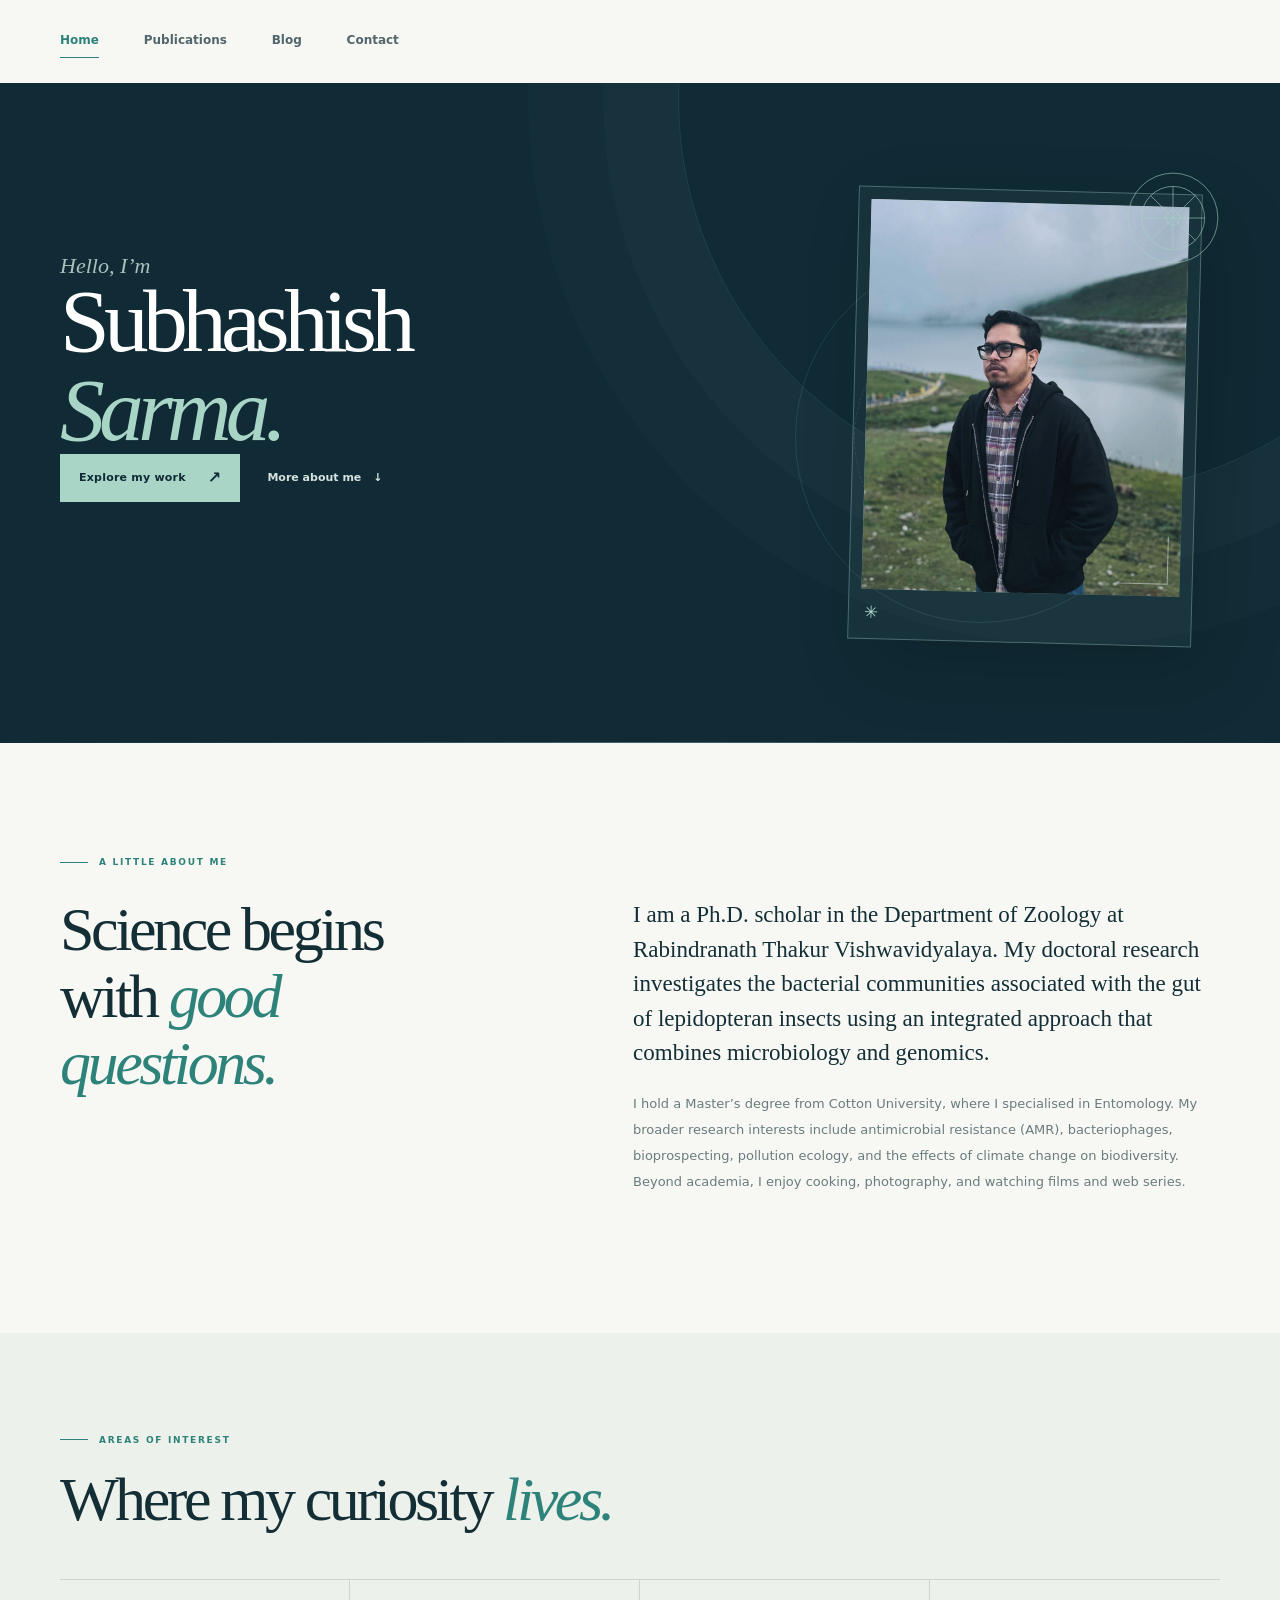
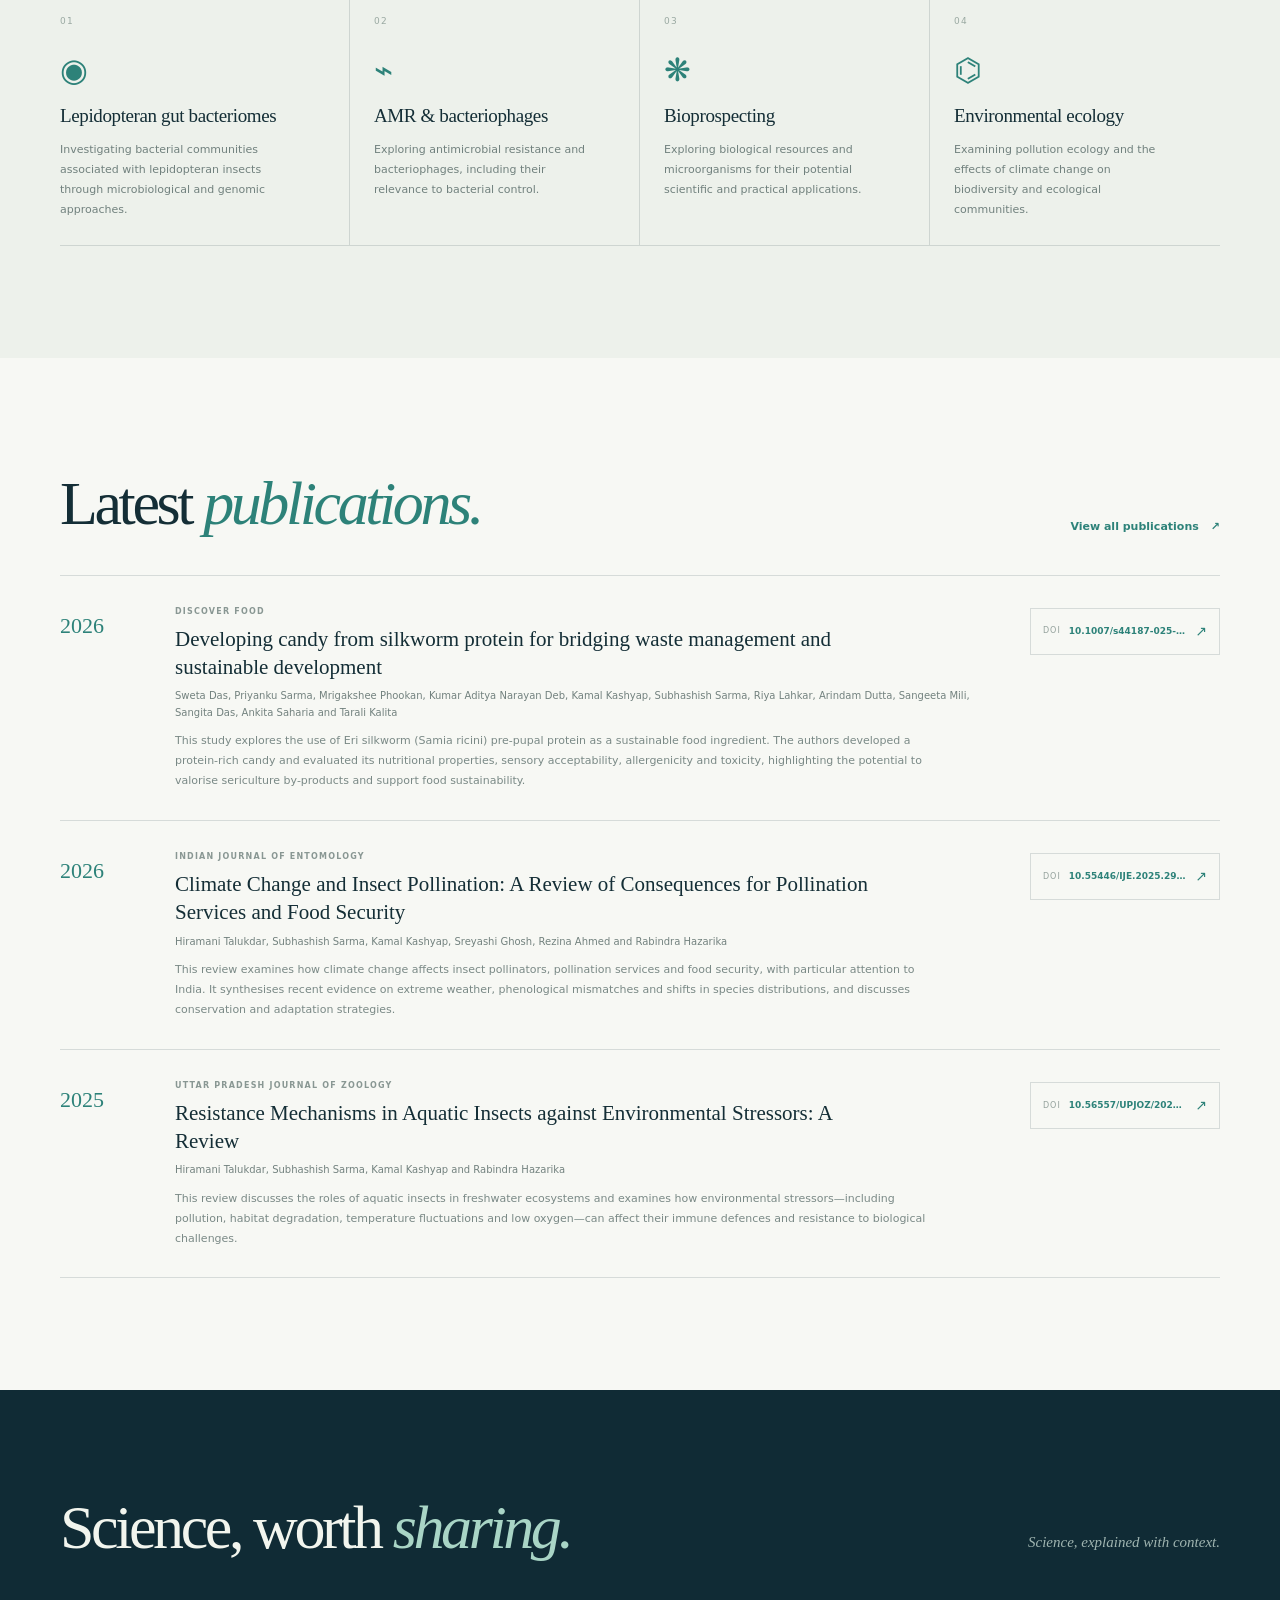
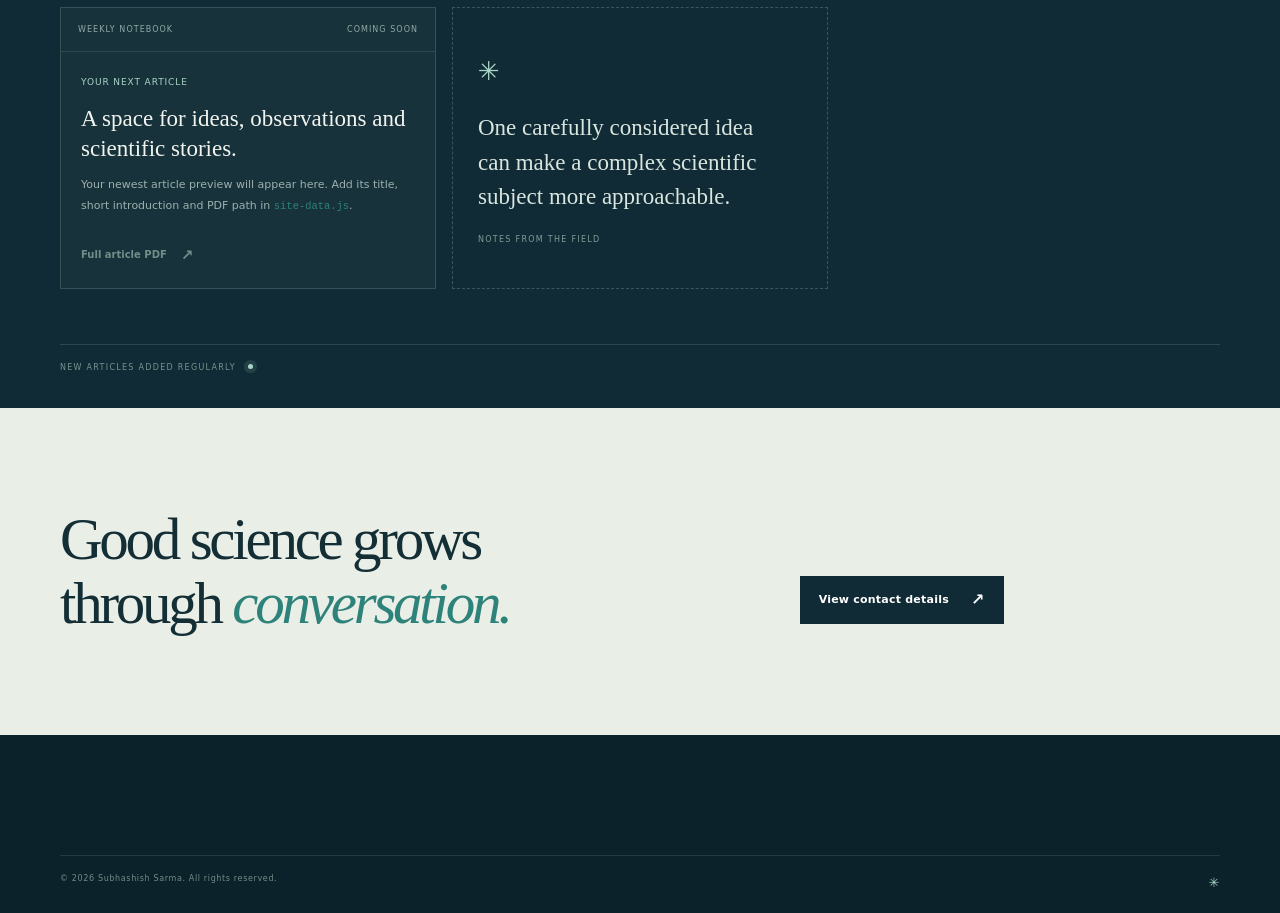
==== index.html @ 57e37627 "Refactor contact section and footer layout" ====
<!doctype html>
<html lang="en">
<head>
  <meta charset="utf-8">
  <meta name="viewport" content="width=device-width, initial-scale=1">
  <meta name="theme-color" content="#102b35">
  <meta name="description" content="Academic profile of Subhashish Sarma, Ph.D. scholar in Zoology at Rabindranath Thakur Vishwavidyalaya.">
  <title>Subhashish Sarma | Research & Scientific Writing</title>
  <link rel="stylesheet" href="styles.css">
  <script src="site-data.js" defer></script>
  <script src="script.js" defer></script>
</head>
<body>
  <a class="skip-link" href="#main">Skip to content</a>


  <header class="site-header" id="top">
    <div class="container nav-wrap">
      

      <!-- Main navigation: each section opens its own page as it is completed. -->
      <button class="menu-toggle" id="menu-toggle" aria-label="Open navigation menu" aria-expanded="false" aria-controls="primary-nav">
        <span></span><span></span><span></span>
      </button>
      <nav class="primary-nav" id="primary-nav" aria-label="Main navigation">
        <a class="nav-link active" href="#top">Home</a>
        <a class="nav-link" href="publications.html">Publications</a>
        <a class="nav-link" href="blog.html">Blog</a>
        <a class="nav-link" href="contact.html">Contact</a>
      </nav>
    </div>
  </header>

  <main id="main">
    <section class="hero-section">
      <div class="hero-orbit orbit-one" aria-hidden="true"></div>
      <div class="hero-orbit orbit-two" aria-hidden="true"></div>
      <div class="container hero-grid">
        <div class="hero-copy reveal">
          <p class="hero-intro">Hello, I’m</p>
          <h1 data-hero-heading>Subhashish <em>Sarma.</em></h1>
          <div class="hero-actions">
            <a class="button button-primary" href="publications.html">Explore my work <span aria-hidden="true">↗</span></a>
            <a class="text-link" href="#about">More about me <span aria-hidden="true">↓</span></a>
          </div>
          <div class="hero-meta">
          </div>
        </div>

        <div class="hero-visual reveal reveal-delay">
          <div class="portrait-frame">
           
            <div class="portrait-image-wrap">
              <!-- Your photograph is stored at assets/profile.png. The initials appear if the image cannot load. -->
              <div class="portrait-fallback" id="portrait-fallback" aria-label="Photo placeholder">
                <span class="fallback-monogram" data-monogram>SS</span>
                <span class="fallback-caption">YOUR PHOTOGRAPH<br>GOES HERE</span>
              </div>
              <img id="profile-photo" src="assets/profile.png" alt="Portrait of Subhashish Sarma" hidden>
              <div class="portrait-corner" aria-hidden="true"></div>
            </div>
            <div class="portrait-caption"><span class="caption-symbol">✳</span></div>
          </div>
          <div class="science-stamp" aria-hidden="true">
            <svg viewBox="0 0 100 100"><circle cx="50" cy="50" r="44"/><circle cx="50" cy="50" r="31"/><path d="M50 19v62M19 50h62M28 28l44 44M72 28 28 72"/><circle cx="50" cy="50" r="7"/></svg>
            
          </div>
          
        </div>
      </div>
    </section>

    <section class="section about-section" id="about">
      <div class="container two-column">
        <div class="section-heading reveal">
          <p class="eyebrow"><span class="eyebrow-line"></span> A LITTLE ABOUT ME</p>
          <h2>Science begins<br>with <em>good questions.</em></h2>
        </div>
        <div class="about-content reveal reveal-delay">
          <p class="large-copy" data-about-lead>I am a researcher in zoology interested in understanding the microbial communities associated with insects and the ways these relationships influence insect biology.</p>
          <p data-about-body>My current academic interests centre on insect gut bacteriomes, microbial diversity, probiotic bacteria and sericulture. I am particularly interested in combining microbiological techniques with modern sequencing approaches to better understand insect–microbe associations.</p>
        </div>
      </div>
    </section>

    <section class="research-section" id="research-interests">
      <div class="container">
        <div class="section-topline reveal">
          <div>
            <p class="eyebrow"><span class="eyebrow-line"></span> AREAS OF INTEREST</p>
            <h2>Where my curiosity <em>lives.</em></h2>
          </div>
         
        </div>
        <div class="interest-grid" id="interest-grid">
          <article class="interest-card reveal"><span class="interest-number">01</span><span class="interest-icon icon-cell" aria-hidden="true">◉</span><h3>Insect gut microbiomes</h3><p>Exploring the diversity and functional potential of microorganisms associated with insects.</p></article>
          <article class="interest-card reveal reveal-delay-1"><span class="interest-number">02</span><span class="interest-icon icon-dna" aria-hidden="true">⌁</span><h3>Microbial ecology</h3><p>Understanding microbial communities, their interactions and their ecological roles.</p></article>
          <article class="interest-card reveal reveal-delay-2"><span class="interest-number">03</span><span class="interest-icon icon-leaf" aria-hidden="true">❋</span><h3>Probiotic applications</h3><p>Investigating beneficial bacteria and their potential applications in insect health and rearing.</p></article>
          <article class="interest-card reveal reveal-delay-3"><span class="interest-number">04</span><span class="interest-icon icon-lab" aria-hidden="true">⌬</span><h3>Sericulture research</h3><p>Studying insect biology and microbiome-informed approaches relevant to sericulture.</p></article>
        </div>
      </div>
    </section>

    <section class="section publications-section" id="latest-publications">
      <div class="container">
        <div class="section-topline reveal">
          <div>
           
            <h2>Latest <em>publications.</em></h2>
          </div>
          <a class="text-link dark-link" href="publications.html">View all publications <span aria-hidden="true">↗</span></a>
        </div>
        <div class="publication-list" id="publication-list" aria-live="polite">
          <!-- Publication previews are generated from the publications array in site-data.js. -->
        </div>
       
      </div>
    </section>

    <section class="articles-section" id="latest-articles">
      <div class="container">
        <div class="section-topline reveal">
          <div>
            
            <h2>Science, worth <em>sharing.</em></h2>
          </div>
          <div class="article-heading-note">Science, explained with context.<br></div>
        </div>
        <div class="article-grid" id="article-grid" aria-live="polite">
          <!-- Article previews are generated from the articles array in site-data.js. -->
        </div>
        <div class="articles-bottom"><span>NEW ARTICLES ADDED REGULARLY <span class="pulse-dot"></span></span></div>
      </div>
    </section>

    <section class="contact-preview" id="contact-preview">
      <div class="container contact-preview-inner reveal">
        <div><h2>Good science grows<br>through <em>conversation.</em></h2></div>
        <div class="contact-preview-copy"><a class="button button-primary" href="contact.html">View contact details <span aria-hidden="true">↗</span></a><small></small></div>
      </div>
    </section>
  </main>

  <footer class="site-footer">
    <div class="container footer-main">
     
    </div>
    <div class="container footer-bottom"><span>© <span id="current-year"></span> <span data-site-name>Subhashish Sarma</span>. All rights reserved.</span><span> <b>✳</b></span></div>
  </footer>

  <noscript><div class="noscript-message">This website uses a small amount of JavaScript to display publication and article previews. Please enable JavaScript for the full experience.</div></noscript>
</body>
</html>
---- styles.css ----
/* =====================================================================
   DESIGN SETTINGS — change these variables to adjust the whole website
   ===================================================================== */
:root {
  --ink: #142e36;
  --ink-soft: #31505a;
  --teal: #2d8279;
  --mint: #a9d5c6;
  --paper: #f7f8f4;
  --white: #ffffff;
  --sand: #e8e9df;
  --muted: #718087;
  --line: rgba(20, 46, 54, .14);
  --night: #102b35;
  --night-2: #183a43;
  --serif: Georgia, 'Times New Roman', serif;
  --sans: Inter, ui-sans-serif, system-ui, -apple-system, BlinkMacSystemFont, 'Segoe UI', sans-serif;
  --content-width: 1160px;
}

* { box-sizing: border-box; }
html { scroll-behavior: smooth; scroll-padding-top: 92px; }
body { margin: 0; color: var(--ink); background: var(--paper); font-family: var(--sans); font-size: 15px; line-height: 1.65; -webkit-font-smoothing: antialiased; }
body.menu-open { overflow: hidden; }
a { color: inherit; text-decoration: none; }
button { font: inherit; }
.container { width: min(var(--content-width), calc(100% - 64px)); margin-inline: auto; }
.skip-link { position: absolute; z-index: 100; top: -60px; left: 12px; padding: 10px 14px; color: white; background: var(--ink); }
.skip-link:focus { top: 12px; }

/* Small top strip and main navigation */
.topline { background: var(--night); color: #b7c9c8; font-size: 9px; letter-spacing: .16em; }
.topline-inner { min-height: 34px; display: flex; align-items: center; justify-content: space-between; gap: 20px; }
.topline i { display: inline-block; width: 3px; height: 3px; margin: 0 8px 2px; border-radius: 50%; background: var(--mint); }
.topline-note { color: #8da6a5; letter-spacing: .07em; text-transform: none; }
.site-header { position: sticky; top: 0; z-index: 50; background: rgba(247, 248, 244, .94); border-bottom: 1px solid transparent; backdrop-filter: blur(14px); transition: border-color .25s, box-shadow .25s; }
.site-header.scrolled { border-color: var(--line); box-shadow: 0 8px 30px rgba(16, 43, 53, .06); }
.nav-wrap { min-height: 82px; display: flex; align-items: center; justify-content: space-between; gap: 30px; }
.brand { display: inline-flex; align-items: center; gap: 11px; min-width: 220px; }
.brand-mark { display: grid; width: 42px; height: 42px; place-items: center; color: var(--teal); border: 1px solid rgba(45, 130, 121, .35); border-radius: 50%; }
.brand-mark svg { width: 29px; fill: none; stroke: currentColor; stroke-width: 1.4; stroke-linecap: round; stroke-linejoin: round; }
.brand-mark svg circle { fill: currentColor; stroke: none; }
.brand-text { display: flex; flex-direction: column; line-height: 1.25; }
.brand-text strong { font-family: var(--serif); font-size: 16px; font-weight: 600; letter-spacing: -.02em; }
.brand-text small { margin-top: 4px; color: var(--muted); font-size: 9px; letter-spacing: .12em; text-transform: uppercase; }
.primary-nav { display: flex; align-items: center; gap: clamp(22px, 3.5vw, 46px); }
.nav-link { position: relative; padding: 9px 0; color: #53666b; font-size: 12px; font-weight: 550; transition: color .2s; }
.nav-link::after { position: absolute; right: 0; bottom: 2px; left: 0; height: 1px; content: ''; background: var(--teal); transform: scaleX(0); transform-origin: left; transition: transform .25s; }
.nav-link:hover, .nav-link.active { color: var(--teal); }
.nav-link:hover::after, .nav-link.active::after { transform: scaleX(1); }
.menu-toggle { display: none; }

/* Hero */
.hero-section { position: relative; overflow: hidden; min-height: 660px; padding: 83px 0 36px; color: white; background: var(--night); isolation: isolate; }
.hero-section::before { position: absolute; z-index: -2; top: -380px; right: -190px; width: 790px; height: 790px; content: ''; border: 1px solid rgba(169, 213, 198, .12); border-radius: 50%; box-shadow: 0 0 0 75px rgba(169, 213, 198, .025), 0 0 0 150px rgba(169, 213, 198, .02); }
.hero-section::after { position: absolute; z-index: -2; right: 0; bottom: 0; left: 0; height: 1px; content: ''; background: linear-gradient(90deg, transparent, rgba(169, 213, 198, .35), transparent); }
.hero-orbit { position: absolute; z-index: -1; border: 1px solid rgba(169, 213, 198, .12); border-radius: 50%; pointer-events: none; }
.orbit-one { top: 170px; right: 9%; width: 370px; height: 370px; }
.orbit-two { top: 225px; right: 13%; width: 260px; height: 260px; border-style: dashed; animation: slow-spin 42s linear infinite; }
.hero-grid { display: grid; grid-template-columns: 1.1fr .9fr; align-items: center; gap: 8%; }
.hero-copy { position: relative; z-index: 2; padding: 20px 0 43px; }
.eyebrow { display: flex; align-items: center; gap: 11px; margin: 0 0 26px; color: var(--teal); font-size: 9px; font-weight: 650; letter-spacing: .19em; text-transform: uppercase; }
.eyebrow-line { display: inline-block; width: 28px; height: 1px; background: currentColor; }
.hero-section .eyebrow { color: var(--mint); }
.hero-intro { margin: 0 0 -7px; color: #a9c0bd; font-family: var(--serif); font-size: 22px; font-style: italic; }
h1, h2, h3, p { margin-top: 0; }
.hero-copy h1 { max-width: 700px; margin: 0; font-family: var(--serif); font-size: clamp(55px, 7vw, 91px); font-weight: 400; letter-spacing: -.065em; line-height: .99; }
.hero-copy h1 em, h2 em { color: var(--mint); font-weight: 400; }
.hero-role { margin: 23px 0 12px; color: #d2e1dc; font-size: 14px; font-weight: 550; letter-spacing: .03em; }
.hero-description { max-width: 510px; margin-bottom: 29px; color: #a9bcbd; font-size: 14px; line-height: 1.9; }
.hero-actions { display: flex; align-items: center; gap: 27px; flex-wrap: wrap; }
.button { display: inline-flex; align-items: center; justify-content: center; gap: 22px; min-height: 48px; padding: 0 19px; font-size: 11px; font-weight: 650; letter-spacing: .02em; transition: transform .2s, background .2s, color .2s; }
.button:hover { transform: translateY(-2px); }
.button-primary { color: var(--night); background: var(--mint); }
.button-primary:hover { background: #c4e2d6; }
.button span { font-size: 16px; }
.text-link { display: inline-flex; align-items: center; gap: 12px; color: #d5e2df; font-size: 11px; font-weight: 550; transition: gap .2s, color .2s; }
.text-link:hover { gap: 17px; color: var(--mint); }
.hero-meta { display: flex; align-items: center; gap: 9px; margin-top: 61px; color: #91aaa9; font-size: 10px; letter-spacing: .035em; }
.status-dot, .pulse-dot { width: 6px; height: 6px; border-radius: 50%; background: var(--mint); box-shadow: 0 0 0 4px rgba(169, 213, 198, .12); }
.hero-visual { position: relative; width: min(100%, 390px); justify-self: end; padding: 24px 23px 25px; }
.portrait-frame { position: relative; z-index: 1; padding: 12px; border: 1px solid rgba(169, 213, 198, .35); background: rgba(255, 255, 255, .035); box-shadow: 20px 24px 70px rgba(0, 0, 0, .17); transform: rotate(1.5deg); }
.portrait-topline, .portrait-caption { display: flex; align-items: center; justify-content: space-between; color: #90aaa7; font-size: 8px; letter-spacing: .15em; }
.portrait-topline { padding: 4px 3px 12px; }
.portrait-image-wrap { position: relative; overflow: hidden; height: 390px; background: linear-gradient(145deg, #d5e1d7 0%, #789b91 42%, #335d5c 100%); }
.portrait-image-wrap::after { position: absolute; inset: 0; content: ''; background: linear-gradient(180deg, transparent 50%, rgba(9, 31, 36, .2)); pointer-events: none; }
#profile-photo { display: block; width: 100%; height: 100%; object-fit: cover; object-position: center 30%; }
#profile-photo[hidden], .portrait-fallback[hidden] { display: none; }
.portrait-fallback { display: flex; width: 100%; height: 100%; flex-direction: column; align-items: center; justify-content: center; color: #eaf4ec; background: radial-gradient(circle at 50% 35%, rgba(224, 241, 225, .26), transparent 34%), linear-gradient(145deg, #71958a, #284d50); }
.fallback-monogram { display: grid; width: 130px; height: 130px; place-items: center; margin-bottom: 22px; border: 1px solid rgba(255, 255, 255, .52); border-radius: 50%; font-family: var(--serif); font-size: 55px; font-style: italic; }
.fallback-caption { font-size: 8px; letter-spacing: .2em; line-height: 1.8; text-align: center; }
.portrait-corner { position: absolute; right: 12px; bottom: 12px; width: 48px; height: 48px; border-right: 1px solid rgba(255, 255, 255, .6); border-bottom: 1px solid rgba(255, 255, 255, .6); }
.portrait-caption { min-height: 34px; padding: 9px 3px 0; }
.caption-symbol { color: var(--mint); font-size: 17px; }
.science-stamp { position: absolute; z-index: 2; top: 1px; right: -4px; display: grid; width: 102px; height: 102px; place-items: center; color: var(--mint); }
.science-stamp svg { position: absolute; inset: 0; width: 100%; height: 100%; fill: none; stroke: currentColor; stroke-width: .7; opacity: .8; }
.science-stamp span { font-size: 7px; letter-spacing: .15em; line-height: 1.5; text-align: center; }
.floating-note { position: absolute; z-index: 3; right: -14px; bottom: 70px; display: flex; align-items: center; gap: 9px; padding: 11px 14px; color: var(--ink); background: #eef2e9; box-shadow: 0 10px 35px rgba(0, 0, 0, .15); font-family: var(--serif); font-size: 13px; font-style: italic; transform: rotate(-2deg); }
.note-dot { width: 6px; height: 6px; border-radius: 50%; background: var(--teal); }
.hero-bottom { display: flex; justify-content: space-between; margin-top: 25px; padding-top: 16px; border-top: 1px solid rgba(169, 213, 198, .17); color: #789391; font-size: 8px; letter-spacing: .16em; }
.scroll-arrow { margin-left: 9px; color: var(--mint); font-size: 13px; }

/* About section */
.section { padding: 112px 0; }
.about-section { background: var(--paper); }
.two-column { display: grid; grid-template-columns: .85fr 1.15fr; gap: 12%; }
.section-heading h2, .section-topline h2, .contact-preview h2 { margin: 0; font-family: var(--serif); font-size: clamp(40px, 5vw, 62px); font-weight: 400; letter-spacing: -.055em; line-height: 1.08; }
.section-heading h2 em, .section-topline h2 em, .contact-preview h2 em { color: var(--teal); }
.section-index { margin-top: 49px; color: var(--teal); font-family: var(--serif); font-size: 27px; }
.section-index span { color: #9aa7a3; font-family: var(--sans); font-size: 9px; letter-spacing: .16em; }
.about-content { padding-top: 43px; }
.large-copy { margin-bottom: 20px; color: var(--ink); font-family: var(--serif); font-size: 23px; line-height: 1.5; }
.about-content > p:not(.large-copy) { max-width: 590px; margin-bottom: 26px; color: #6a7b7e; font-size: 13px; line-height: 2; }
.dark-link { color: var(--teal); }

/* Research interests */
.research-section { padding: 100px 0 112px; background: #edf1eb; }
.section-topline { display: flex; align-items: end; justify-content: space-between; gap: 30px; margin-bottom: 46px; }
.section-topline .eyebrow { margin-bottom: 19px; }
.section-aside { max-width: 280px; margin: 0 0 5px; color: #778786; font-size: 12px; line-height: 1.85; }
.interest-grid { display: grid; grid-template-columns: repeat(4, 1fr); border-top: 1px solid var(--line); border-bottom: 1px solid var(--line); }
.interest-card { position: relative; min-height: 235px; padding: 27px 24px 25px 0; border-right: 1px solid var(--line); }
.interest-card:not(:first-child) { padding-left: 24px; }
.interest-card:last-child { border-right: 0; }
.interest-number { color: #9aa9a2; font-size: 9px; letter-spacing: .14em; }
.interest-icon { display: block; margin: 22px 0 14px; color: var(--teal); font-family: var(--serif); font-size: 32px; line-height: 1; }
.interest-card h3 { margin: 0 0 9px; font-family: var(--serif); font-size: 19px; font-weight: 500; letter-spacing: -.02em; }
.interest-card p { max-width: 220px; margin: 0; color: #71817e; font-size: 11px; line-height: 1.8; }

/* Publication previews */
.publications-section { background: var(--paper); }
.publications-section .section-topline { margin-bottom: 38px; }
.publication-list { border-top: 1px solid var(--line); }
.publication-item { display: grid; grid-template-columns: 90px 1fr 190px; align-items: start; gap: 25px; padding: 29px 0; border-bottom: 1px solid var(--line); transition: padding .2s; }
.publication-item:hover { padding-right: 8px; padding-left: 8px; }
.publication-year { padding-top: 3px; color: var(--teal); font-family: var(--serif); font-size: 22px; }
.publication-journal { margin: 0 0 7px; color: #899793; font-size: 8px; font-weight: 650; letter-spacing: .15em; text-transform: uppercase; }
.publication-main h3 { max-width: 720px; margin: 0 0 7px; font-family: var(--serif); font-size: 21px; font-weight: 500; line-height: 1.35; }
.publication-authors { margin: 0 0 7px; color: #72817e; font-size: 10px; }
.publication-abstract { max-width: 760px; margin: 10px 0 0; color: #7a8986; font-size: 11px; line-height: 1.8; }
.doi-link { display: grid; grid-template-columns: auto 1fr auto; align-items: center; gap: 8px; margin-top: 3px; padding: 11px 12px; border: 1px solid var(--line); color: var(--teal); font-size: 9px; transition: border-color .2s, background .2s; }
.doi-link:hover { border-color: var(--teal); background: #eef3ed; }
.doi-link span { color: #93a09b; font-size: 8px; letter-spacing: .12em; }
.doi-link b { overflow: hidden; font-size: 9px; font-weight: 550; text-overflow: ellipsis; white-space: nowrap; }
.doi-link i { font-size: 14px; font-style: normal; }
.doi-link[aria-disabled="true"] { pointer-events: none; opacity: .6; }
.empty-state { display: flex; align-items: center; gap: 22px; min-height: 150px; padding: 25px 0; border-bottom: 1px solid var(--line); }
.empty-symbol { color: var(--teal); font-family: var(--serif); font-size: 45px; }
.empty-state h3 { margin: 0 0 5px; font-family: var(--serif); font-size: 21px; font-weight: 500; }
.empty-state p { max-width: 590px; margin: 0; color: #7a8986; font-size: 11px; line-height: 1.8; }
.empty-state code, .article-card code { color: var(--teal); font-size: .95em; }
.empty-label { margin-left: auto; color: #9ca9a4; font-size: 8px; letter-spacing: .13em; white-space: nowrap; }
.section-footnote { margin: 16px 0 0; color: #9aa6a1; font-size: 10px; }

/* Blog preview */
.articles-section { overflow: hidden; padding: 104px 0 34px; color: #eef5ef; background: var(--night); }
.articles-section::before { position: absolute; content: ''; }
.light-eyebrow { color: var(--mint); }
.articles-section .section-topline h2 { color: #f2f5ee; }
.articles-section .section-topline h2 em { color: var(--mint); }
.article-heading-note { margin-bottom: 6px; color: #9fb4b0; font-family: var(--serif); font-size: 15px; font-style: italic; line-height: 1.7; }
.article-grid { display: grid; grid-template-columns: repeat(3, 1fr); gap: 16px; }
.article-card { display: flex; min-height: 320px; flex-direction: column; border: 1px solid rgba(169, 213, 198, .19); background: rgba(255, 255, 255, .035); transition: transform .25s, border-color .25s, background .25s; }
.article-card:hover { border-color: rgba(169, 213, 198, .55); background: rgba(255, 255, 255, .06); transform: translateY(-5px); }
.article-card-top { display: flex; justify-content: space-between; gap: 10px; padding: 15px 17px; border-bottom: 1px solid rgba(169, 213, 198, .14); color: #91aaa5; font-size: 8px; letter-spacing: .13em; }
.article-card-body { display: flex; flex: 1; flex-direction: column; align-items: flex-start; padding: 23px 20px 20px; }
.article-date { margin: 0 0 14px; color: var(--mint); font-size: 9px; letter-spacing: .1em; text-transform: uppercase; }
.article-card h3 { margin: 0 0 12px; color: #f1f4ee; font-family: var(--serif); font-size: 23px; font-weight: 400; line-height: 1.28; }
.article-card-body > p:not(.article-date) { margin: 0 0 20px; color: #9cb0ad; font-size: 11px; line-height: 1.85; }
.article-read { display: inline-flex; align-items: center; gap: 14px; margin-top: auto; padding-top: 7px; color: var(--mint); font-size: 10px; font-weight: 600; }
.article-read span { font-size: 15px; transition: transform .2s; }
.article-read:hover span { transform: translate(3px, -3px); }
.article-placeholder { min-height: 260px; }
.article-side-note { display: flex; flex-direction: column; justify-content: center; padding: 25px; border: 1px dashed rgba(169, 213, 198, .26); }
.side-note-icon { color: var(--mint); font-size: 26px; }
.article-side-note p { max-width: 280px; margin: 18px 0; color: #d9e5df; font-family: var(--serif); font-size: 23px; line-height: 1.5; }
.side-note-label { color: #809d98; font-size: 8px; letter-spacing: .16em; }
.muted-read { color: #718d88; }
.articles-bottom { display: flex; justify-content: space-between; margin-top: 55px; padding: 16px 0 0; border-top: 1px solid rgba(169, 213, 198, .17); color: #77938f; font-size: 8px; letter-spacing: .16em; }
.pulse-dot { display: inline-block; width: 5px; height: 5px; margin-left: 8px; vertical-align: 1px; animation: pulse 1.8s ease-in-out infinite; }

/* Contact preview and footer */
.contact-preview { padding: 100px 0; background: #e9eee7; }
.contact-preview-inner { display: grid; grid-template-columns: 1fr .7fr; align-items: end; gap: 12%; }
.contact-preview h2 { font-size: clamp(39px, 4.8vw, 59px); }
.contact-preview-copy p { max-width: 340px; margin: 0 0 20px; color: #6d7d79; font-size: 12px; line-height: 1.9; }
.contact-preview .button { color: white; background: var(--night); }
.contact-preview .button:hover { background: var(--teal); }
.contact-preview-copy small { display: block; margin-top: 11px; color: #8d9c96; font-size: 9px; }
.site-footer { color: #dbe7e0; background: #0c222a; }
.footer-main { display: flex; align-items: center; justify-content: space-between; gap: 25px; min-height: 120px; }
.footer-brand .brand-mark { color: var(--mint); border-color: rgba(169, 213, 198, .35); }
.footer-brand .brand-text strong { color: #f3f5ef; }
.footer-brand .brand-text small { color: #819a95; }
.footer-main > p { margin: 0; color: #8da7a1; font-family: var(--serif); font-size: 14px; font-style: italic; }
.back-top { color: var(--mint); font-size: 8px; letter-spacing: .15em; }
.footer-bottom { display: flex; justify-content: space-between; gap: 20px; padding: 16px 0 19px; border-top: 1px solid rgba(169, 213, 198, .14); color: #718c87; font-size: 8px; letter-spacing: .08em; }
.footer-bottom b { padding-left: 5px; color: var(--mint); font-size: 13px; }
.noscript-message { padding: 20px; color: var(--ink); background: var(--mint); text-align: center; }

/* Motion */
.reveal { opacity: 0; transform: translateY(18px); transition: opacity .7s ease, transform .7s ease; }
.reveal.is-visible { opacity: 1; transform: translateY(0); }
.reveal-delay, .reveal-delay-1 { transition-delay: .12s; }
.reveal-delay-2 { transition-delay: .22s; }
.reveal-delay-3 { transition-delay: .32s; }
@keyframes slow-spin { to { transform: rotate(360deg); } }
@keyframes pulse { 0%, 100% { opacity: .45; box-shadow: 0 0 0 0 rgba(169, 213, 198, .2); } 50% { opacity: 1; box-shadow: 0 0 0 5px rgba(169, 213, 198, .1); } }

/* Responsive layouts */
@media (max-width: 900px) {
  .container { width: min(var(--content-width), calc(100% - 44px)); }
  .hero-section { min-height: auto; padding-top: 68px; }
  .hero-grid { grid-template-columns: 1fr .8fr; gap: 4%; }
  .hero-copy h1 { font-size: clamp(48px, 7.5vw, 72px); }
  .portrait-image-wrap { height: 330px; }
  .hero-visual { padding-inline: 10px; }
  .science-stamp { right: -13px; }
  .floating-note { right: -23px; }
  .interest-grid { grid-template-columns: repeat(2, 1fr); }
  .interest-card { min-height: 205px; padding: 23px !important; border-bottom: 1px solid var(--line); }
  .interest-card:nth-child(2) { border-right: 0; }
  .interest-card:nth-child(3), .interest-card:nth-child(4) { border-bottom: 0; }
  .publication-item { grid-template-columns: 65px 1fr 160px; gap: 17px; }
}
@media (max-width: 650px) {
  .container { width: calc(100% - 38px); }
  .topline-inner { min-height: 30px; }
  .topline-note { display: none; }
  .nav-wrap { min-height: 70px; }
  .brand { min-width: 0; }
  .brand-mark { width: 38px; height: 38px; }
  .menu-toggle { display: flex; width: 42px; height: 42px; flex-direction: column; align-items: center; justify-content: center; gap: 5px; border: 1px solid var(--line); background: transparent; cursor: pointer; }
  .menu-toggle span { display: block; width: 17px; height: 1px; background: var(--ink); transition: transform .2s, opacity .2s; }
  .menu-toggle[aria-expanded="true"] span:first-child { transform: translateY(6px) rotate(45deg); }
  .menu-toggle[aria-expanded="true"] span:nth-child(2) { opacity: 0; }
  .menu-toggle[aria-expanded="true"] span:last-child { transform: translateY(-6px) rotate(-45deg); }
  .primary-nav { position: fixed; z-index: 60; top: 100px; right: 0; left: 0; display: flex; visibility: hidden; flex-direction: column; align-items: stretch; gap: 0; padding: 12px 25px 25px; border-bottom: 1px solid var(--line); background: var(--paper); opacity: 0; transform: translateY(-8px); transition: opacity .2s, transform .2s, visibility .2s; }
  .primary-nav.is-open { visibility: visible; opacity: 1; transform: translateY(0); }
  .nav-link { padding: 14px 0; border-bottom: 1px solid var(--line); }
  .nav-link:last-child { border-bottom: 0; }
  .hero-section { padding: 57px 0 27px; }
  .hero-grid { grid-template-columns: 1fr; gap: 16px; }
  .hero-copy { padding: 0; }
  .hero-copy .eyebrow { margin-bottom: 22px; }
  .hero-copy h1 { font-size: clamp(54px, 15vw, 76px); }
  .hero-description { max-width: 100%; font-size: 13px; }
  .hero-meta { margin-top: 32px; font-size: 9px; }
  .hero-visual { width: min(88%, 340px); justify-self: center; margin: 5px auto 15px; }
  .portrait-image-wrap { height: 320px; }
  .science-stamp { right: -23px; }
  .floating-note { right: -24px; bottom: 54px; }
  .hero-bottom { margin-top: 12px; font-size: 7px; }
  .section { padding: 76px 0; }
  .two-column { grid-template-columns: 1fr; gap: 20px; }
  .section-heading h2, .section-topline h2, .contact-preview h2 { font-size: 44px; }
  .section-index { margin-top: 24px; }
  .about-content { padding-top: 0; }
  .large-copy { font-size: 21px; }
  .research-section { padding: 75px 0; }
  .section-topline { align-items: flex-start; flex-direction: column; gap: 18px; margin-bottom: 30px; }
  .section-aside { max-width: 100%; }
  .interest-grid { grid-template-columns: 1fr 1fr; }
  .interest-card { min-height: 215px; padding: 20px 13px !important; }
  .interest-card:nth-child(2) { border-right: 0; }
  .interest-card h3 { font-size: 17px; }
  .interest-card p { font-size: 10px; }
  .publications-section .section-topline { gap: 14px; }
  .publication-item { grid-template-columns: 52px 1fr; gap: 9px 14px; padding: 22px 0; }
  .publication-year { grid-row: span 2; font-size: 19px; }
  .publication-main h3 { font-size: 18px; }
  .doi-link { grid-column: 2; width: fit-content; max-width: 100%; }
  .empty-state { align-items: flex-start; gap: 13px; }
  .empty-symbol { font-size: 33px; }
  .empty-state h3 { font-size: 18px; }
  .empty-label { display: none; }
  .articles-section { padding: 76px 0 28px; }
  .article-grid { grid-template-columns: 1fr; }
  .article-card { min-height: 270px; }
  .article-side-note { min-height: 230px; }
  .articles-bottom { margin-top: 38px; font-size: 7px; }
  .contact-preview { padding: 75px 0; }
  .contact-preview-inner { grid-template-columns: 1fr; gap: 24px; }
  .footer-main { align-items: flex-start; flex-direction: column; padding: 32px 0; gap: 16px; }
  .footer-main > p { font-size: 13px; }
  .footer-bottom { flex-direction: column; gap: 6px; }
}
@media (prefers-reduced-motion: reduce) {
  *, *::before, *::after { scroll-behavior: auto !important; animation-duration: .01ms !important; animation-iteration-count: 1 !important; transition-duration: .01ms !important; }
  .reveal { opacity: 1; transform: none; }
}


/* =====================================================================
   PUBLICATIONS PAGE — Stage 2
   ===================================================================== */
.sr-only { position: absolute !important; width: 1px; height: 1px; padding: 0; margin: -1px; overflow: hidden; clip: rect(0, 0, 0, 0); white-space: nowrap; border: 0; }
.publications-hero { position: relative; overflow: hidden; color: white; background: var(--night); isolation: isolate; }
.publications-hero::before { position: absolute; z-index: -1; top: -300px; right: -150px; width: 760px; height: 760px; content: ''; border: 1px solid rgba(169, 213, 198, .13); border-radius: 50%; box-shadow: 0 0 0 70px rgba(169, 213, 198, .025), 0 0 0 140px rgba(169, 213, 198, .018); }
.publications-hero-inner { position: relative; display: grid; grid-template-columns: 1fr .8fr; align-items: center; min-height: 410px; gap: 7%; padding-top: 52px; padding-bottom: 45px; }
.publications-hero-copy { position: relative; z-index: 2; }
.publications-hero-copy .eyebrow { margin-bottom: 24px; }
.publications-hero h1 { margin: 0; font-family: var(--serif); font-size: clamp(54px, 7vw, 82px); font-weight: 400; letter-spacing: -.065em; line-height: .98; }
.publications-hero h1 em { color: var(--mint); font-weight: 400; }
.publications-hero-copy > p:not(.eyebrow) { max-width: 460px; margin: 22px 0 0; color: #a9bcbd; font-size: 13px; line-height: 1.9; }
.publications-hero-meta { display: flex; align-items: center; gap: 10px; margin-top: 36px; color: #90aaa7; font-size: 10px; letter-spacing: .05em; }
.publications-hero-art { position: relative; display: grid; min-height: 290px; place-items: center; }
.publications-hero-art .orbit { position: absolute; width: 280px; height: 280px; border: 1px solid rgba(169, 213, 198, .16); border-radius: 50%; }
.publications-hero-art .orbit-a { transform: rotate(28deg) scaleX(.68); }
.publications-hero-art .orbit-b { width: 220px; height: 220px; border-style: dashed; transform: rotate(-35deg) scaleX(.72); }
.helix-mark { position: relative; z-index: 1; width: 174px; height: 245px; color: var(--mint); opacity: .78; }
.helix-mark svg { width: 100%; height: 100%; fill: none; stroke: currentColor; stroke-width: 1.15; stroke-linecap: round; }
.art-label { position: absolute; bottom: 0; color: #789391; font-size: 7px; letter-spacing: .2em; }
.publications-hero-bottom { display: flex; justify-content: space-between; padding: 15px 0 17px; border-top: 1px solid rgba(169, 213, 198, .17); color: #789391; font-size: 8px; letter-spacing: .16em; }
.publications-content-section { padding: 100px 0 112px; background: var(--paper); }
.publication-intro-row { display: grid; grid-template-columns: 1fr .72fr; align-items: end; gap: 12%; margin-bottom: 48px; }
.publication-intro-row .eyebrow { margin-bottom: 20px; }
.publication-intro-row h2 { margin: 0; font-family: var(--serif); font-size: clamp(40px, 5vw, 59px); font-weight: 400; letter-spacing: -.055em; line-height: 1.06; }
.publication-intro-row h2 em { color: var(--teal); font-weight: 400; }
.publication-intro-note { max-width: 400px; margin: 0 0 5px; color: #74817f; font-size: 12px; line-height: 1.95; }
.publication-controls { display: grid; grid-template-columns: minmax(220px, 1.5fr) minmax(165px, .8fr) minmax(135px, .55fr) auto; align-items: end; gap: 12px; padding: 19px; border: 1px solid var(--line); background: rgba(255, 255, 255, .64); }
.publication-search-label { grid-column: 1 / -1; margin-bottom: -5px; color: #71817e; font-size: 8px; font-weight: 700; letter-spacing: .15em; text-transform: uppercase; }
.publication-search-wrap { display: flex; min-height: 45px; align-items: center; gap: 10px; padding: 0 13px; border: 1px solid rgba(20, 46, 54, .15); background: white; }
.publication-search-wrap > span { color: var(--teal); font-size: 25px; line-height: 1; }
.publication-search-wrap input { width: 100%; min-width: 0; border: 0; outline: 0; color: var(--ink); background: transparent; font: inherit; font-size: 11px; }
.publication-search-wrap input::placeholder { color: #9aa5a1; }
.publication-controls select { width: 100%; min-height: 45px; padding: 0 30px 0 12px; border: 1px solid rgba(20, 46, 54, .15); border-radius: 0; color: #53666b; background-color: #fff; font: inherit; font-size: 10px; }
.filter-reset { min-height: 45px; padding: 0 11px; border: 1px solid transparent; color: var(--teal); background: transparent; cursor: pointer; font-size: 10px; font-weight: 650; white-space: nowrap; }
.filter-reset:hover { border-color: rgba(45, 130, 121, .25); background: rgba(45, 130, 121, .06); }
.publication-results-line { display: flex; justify-content: space-between; gap: 20px; padding: 17px 0 10px; color: #7e8c88; }
.publication-results-line p { margin: 0; font-size: 10px; }
.publication-results-line > span { font-size: 8px; letter-spacing: .12em; }
.publication-archive { min-height: 210px; }
.publication-year-group { margin-top: 22px; }
.publication-year-heading { display: flex; align-items: baseline; gap: 15px; padding: 13px 0 10px; border-bottom: 1px solid var(--ink); }
.publication-year-heading h2 { margin: 0; font-family: var(--serif); font-size: 29px; font-weight: 400; letter-spacing: -.04em; }
.publication-year-heading span { color: #83918d; font-size: 8px; letter-spacing: .14em; }
.publication-year-list { border-bottom: 1px solid var(--line); }
.archive-publication { display: grid; grid-template-columns: 72px 1fr; gap: 24px; padding: 25px 0 27px; border-bottom: 1px solid var(--line); }
.archive-publication:last-child { border-bottom: 0; }
.archive-publication-year { padding-top: 3px; color: #9ba8a2; font-family: var(--serif); font-size: 16px; font-style: italic; }
.archive-publication-meta { display: flex; flex-wrap: wrap; align-items: center; gap: 10px; margin-bottom: 8px; }
.archive-publication-meta > span:first-child { color: var(--teal); font-size: 8px; font-weight: 700; letter-spacing: .14em; text-transform: uppercase; }
.archive-publication-source { color: #8a9691; font-size: 9px; }
.archive-title-row { display: flex; align-items: flex-start; justify-content: space-between; gap: 22px; }
.archive-title-row h3 { max-width: 740px; margin: 0; font-family: var(--serif); font-size: 23px; font-weight: 400; letter-spacing: -.025em; line-height: 1.35; }
.archive-doi { display: inline-flex; max-width: 320px; flex-shrink: 0; align-items: center; gap: 8px; padding: 7px 9px; border: 1px solid rgba(45, 130, 121, .25); color: var(--teal); background: rgba(45, 130, 121, .045); transition: background .2s, border-color .2s; }
a.archive-doi:hover { border-color: var(--teal); background: rgba(45, 130, 121, .1); }
.archive-doi > span { font-size: 8px; font-weight: 800; letter-spacing: .12em; }
.archive-doi b { overflow: hidden; max-width: 250px; font-size: 9px; font-weight: 550; text-overflow: ellipsis; white-space: nowrap; }
.archive-doi i { font-size: 11px; font-style: normal; }
.doi-unavailable { color: #8c9993; border-color: rgba(20, 46, 54, .13); background: rgba(20, 46, 54, .025); }
.archive-authors { margin: 9px 0 0; color: #74817e; font-size: 10px; line-height: 1.7; }
.archive-abstract { max-width: 850px; margin: 13px 0 0; color: #657572; font-size: 11px; line-height: 1.85; }
.archive-note { margin: 10px 0 0; color: #8a9691; font-size: 10px; font-style: italic; }
.publication-empty-state { display: grid; grid-template-columns: 58px 1fr; gap: 20px; margin-top: 25px; padding: 32px; border: 1px dashed rgba(45, 130, 121, .35); background: rgba(255, 255, 255, .52); }
.empty-state-mark { color: var(--teal); font-family: var(--serif); font-size: 48px; line-height: 1; }
.publication-empty-state h2, .publication-no-results h2 { margin: 0 0 8px; font-family: var(--serif); font-size: 25px; font-weight: 400; }
.publication-empty-state p, .publication-no-results p { max-width: 650px; margin: 0; color: #74817e; font-size: 11px; line-height: 1.9; }
.publication-empty-state code { color: var(--teal); font-size: 10px; }
.empty-state-hint { display: inline-block; margin-top: 17px; color: #93a09a; font-size: 7px; letter-spacing: .16em; }
.publication-no-results { padding: 55px 20px; text-align: center; }
.publication-no-results > span { display: block; margin-bottom: 10px; color: var(--teal); font-size: 36px; }
.publication-no-results p { margin-inline: auto; }
.publication-note-section { padding: 65px 0; background: #e9eee7; }
.publication-note-inner { display: grid; grid-template-columns: 50px 1fr auto; align-items: center; gap: 24px; }
.note-symbol { color: var(--teal); font-size: 30px; }
.publication-note-inner .eyebrow { margin-bottom: 7px; font-size: 8px; }
.publication-note-inner h2 { margin: 0 0 8px; font-family: var(--serif); font-size: 29px; font-weight: 400; }
.publication-note-inner > div > p:last-child { max-width: 670px; margin: 0; color: #71817b; font-size: 10px; line-height: 1.9; }
.publication-note-inner .text-link { color: var(--teal); white-space: nowrap; }

@media (max-width: 900px) {
  .publications-hero-inner { min-height: 360px; }
  .publication-controls { grid-template-columns: minmax(180px, 1fr) minmax(150px, .8fr); }
  .publication-search-label { grid-column: 1 / -1; }
  .filter-reset { justify-self: start; }
  .archive-title-row { flex-direction: column; gap: 12px; }
}
@media (max-width: 650px) {
  .publications-hero-inner { grid-template-columns: 1fr; min-height: auto; padding-top: 57px; padding-bottom: 26px; }
  .publications-hero h1 { font-size: clamp(54px, 15vw, 76px); }
  .publications-hero-art { position: absolute; top: 14px; right: -50px; width: 190px; min-height: 220px; opacity: .25; }
  .publications-hero-art .orbit { width: 200px; height: 200px; }
  .publications-hero-art .orbit-b { width: 160px; height: 160px; }
  .helix-mark { width: 120px; height: 170px; }
  .art-label { display: none; }
  .publications-hero-copy > p:not(.eyebrow) { max-width: 310px; }
  .publications-hero-meta { margin-top: 27px; }
  .publications-hero-bottom { font-size: 7px; }
  .publications-content-section { padding: 73px 0 80px; }
  .publication-intro-row { grid-template-columns: 1fr; gap: 18px; margin-bottom: 30px; }
  .publication-intro-row h2 { font-size: 45px; }
  .publication-controls { grid-template-columns: 1fr 1fr; padding: 13px; gap: 9px; }
  .publication-search-label { grid-column: 1 / -1; }
  .publication-search-wrap { grid-column: 1 / -1; }
  .publication-controls select { min-width: 0; font-size: 9px; }
  .filter-reset { grid-column: 1 / -1; min-height: 32px; justify-self: start; }
  .publication-results-line { align-items: flex-start; flex-direction: column; gap: 3px; }
  .archive-publication { grid-template-columns: 1fr; gap: 7px; padding: 22px 0; }
  .archive-publication-year { padding: 0; font-size: 13px; }
  .archive-title-row h3 { font-size: 20px; }
  .archive-doi { max-width: 100%; }
  .archive-doi b { max-width: min(65vw, 250px); }
  .publication-empty-state { grid-template-columns: 1fr; gap: 8px; padding: 23px; }
  .empty-state-mark { font-size: 35px; }
  .publication-empty-state h2, .publication-no-results h2 { font-size: 22px; }
  .publication-note-section { padding: 45px 0; }
  .publication-note-inner { grid-template-columns: 30px 1fr; gap: 14px; }
  .note-symbol { font-size: 23px; }
  .publication-note-inner .text-link { grid-column: 2; }
}


/* BLOG ARCHIVE PAGE */
.blog-hero { position: relative; overflow: hidden; color: white; background: var(--night); isolation: isolate; }
.blog-hero::before { position: absolute; z-index: -1; top: -280px; right: -100px; width: 700px; height: 700px; content: ''; border: 1px solid rgba(169,213,198,.12); border-radius: 50%; box-shadow: 0 0 0 70px rgba(169,213,198,.025), 0 0 0 140px rgba(169,213,198,.018); }
.blog-hero-inner { position: relative; display: grid; grid-template-columns: 1fr .8fr; align-items: center; min-height: 410px; gap: 7%; padding-top: 52px; padding-bottom: 45px; }
.blog-hero-copy { position: relative; z-index: 2; }
.blog-hero-copy .eyebrow { margin-bottom: 24px; }
.blog-hero h1 { margin: 0; font-family: var(--serif); font-size: clamp(54px,7vw,82px); font-weight: 400; letter-spacing: -.065em; line-height: .98; }
.blog-hero h1 em { color: var(--mint); font-weight: 400; }
.blog-hero-copy > p:not(.eyebrow) { max-width: 470px; margin: 22px 0 0; color: #a9bcbd; font-size: 13px; line-height: 1.9; }
.blog-hero-art { position: relative; display: grid; min-height: 290px; place-items: center; }
.blog-orbit { position: absolute; width: 245px; height: 245px; border: 1px dashed rgba(169,213,198,.35); border-radius: 50%; transform: rotate(-25deg) scaleX(.72); }
.blog-cell { position: absolute; width: 80px; height: 80px; border: 1px solid rgba(169,213,198,.65); border-radius: 45% 55% 60% 40%; background: radial-gradient(circle at 35% 35%, rgba(169,213,198,.24), rgba(169,213,198,.025) 65%); box-shadow: inset 0 0 0 9px rgba(169,213,198,.035); }
.blog-cell::after { position: absolute; top: 32%; left: 37%; width: 23px; height: 23px; content: ''; border: 1px solid rgba(169,213,198,.75); border-radius: 50%; }
.cell-one { top: 45px; left: 28%; transform: rotate(25deg); }
.cell-two { right: 17%; bottom: 52px; width: 65px; height: 65px; transform: rotate(-35deg); }
.cell-three { bottom: 65px; left: 15%; width: 45px; height: 45px; transform: rotate(50deg); }
.blog-art-label { position: absolute; bottom: 5px; color: #789391; font-size: 8px; letter-spacing: .16em; }
.blog-archive-section { padding: 100px 0 112px; background: var(--paper); }
.blog-intro-row { display: grid; grid-template-columns: 1fr .72fr; align-items: end; gap: 12%; margin-bottom: 48px; }
.blog-intro-row .eyebrow { margin-bottom: 20px; }
.blog-intro-row h2 { margin: 0; font-family: var(--serif); font-size: clamp(40px,5vw,59px); font-weight: 400; letter-spacing: -.055em; line-height: 1.06; }
.blog-intro-row h2 em { color: var(--teal); font-weight: 400; }
.blog-intro-note { max-width: 410px; margin: 0 0 5px; color: #74817f; font-size: 12px; line-height: 1.95; }
.blog-controls { display: grid; grid-template-columns: minmax(220px,1.5fr) minmax(165px,.8fr) auto; align-items: end; gap: 12px; padding: 19px; border: 1px solid var(--line); background: rgba(255,255,255,.64); }
.blog-search-label { grid-column: 1 / -1; margin-bottom: -5px; color: #71817e; font-size: 8px; font-weight: 700; letter-spacing: .15em; text-transform: uppercase; }
.blog-search-wrap { display: flex; min-height: 45px; align-items: center; gap: 10px; padding: 0 13px; border: 1px solid rgba(20,46,54,.15); background: white; }
.blog-search-wrap > span { color: var(--teal); font-size: 25px; line-height: 1; }
.blog-search-wrap input { width: 100%; min-width: 0; border: 0; outline: 0; color: var(--ink); background: transparent; font: inherit; font-size: 11px; }
.blog-search-wrap input::placeholder { color: #9aa5a1; }
.blog-controls select { width: 100%; min-height: 45px; padding: 0 30px 0 12px; border: 1px solid rgba(20,46,54,.15); border-radius: 0; color: #53666b; background-color: white; font: inherit; font-size: 10px; }
.blog-results-line { display: flex; justify-content: space-between; gap: 20px; padding: 17px 0 15px; color: #7e8c88; }
.blog-results-line p { margin: 0; font-size: 10px; }
.blog-results-line > span { font-size: 8px; letter-spacing: .12em; }
.blog-archive-grid { display: grid; grid-template-columns: repeat(3,minmax(0,1fr)); gap: 16px; }
.blog-card { display: flex; min-height: 330px; flex-direction: column; border: 1px solid rgba(20,46,54,.13); color: var(--ink); background: white; transition: transform .25s,border-color .25s,box-shadow .25s; }
.blog-card:hover { border-color: rgba(45,130,121,.55); box-shadow: 0 15px 36px rgba(16,43,53,.08); transform: translateY(-5px); }
.blog-card-top { display: flex; justify-content: space-between; gap: 10px; padding: 15px 17px; border-bottom: 1px solid var(--line); color: #7c918c; font-size: 8px; letter-spacing: .13em; }
.blog-card-body { display: flex; flex: 1; flex-direction: column; align-items: flex-start; padding: 24px 21px 21px; }
.blog-card-date { margin: 0 0 14px; color: var(--teal); font-size: 9px; letter-spacing: .1em; text-transform: uppercase; }
.blog-card h2 { margin: 0 0 12px; color: var(--ink); font-family: var(--serif); font-size: 25px; font-weight: 400; line-height: 1.28; }
.blog-card-excerpt { margin: 0 0 20px; color: #73827f; font-size: 11px; line-height: 1.9; }
.blog-card-link { display: inline-flex; align-items: center; gap: 14px; margin-top: auto; padding-top: 7px; color: var(--teal); font-size: 10px; font-weight: 650; }
.blog-card-link b { font-size: 15px; font-weight: 400; transition: transform .2s; }
.blog-card:hover .blog-card-link b { transform: translate(3px,-3px); }
.blog-empty-state { grid-column: 1/-1; display: flex; align-items: center; gap: 22px; min-height: 175px; padding: 30px 0; border-top: 1px solid var(--line); border-bottom: 1px solid var(--line); }
.blog-empty-state .empty-state-mark { color: var(--teal); font-family: var(--serif); font-size: 45px; }
.blog-empty-state h2 { margin: 0 0 6px; font-family: var(--serif); font-size: 24px; font-weight: 400; }
.blog-empty-state p { max-width: 680px; margin: 0; color: #788782; font-size: 11px; line-height: 1.9; }
.blog-empty-state code { color: var(--teal); }
.empty-state-hint { display: inline-block; margin-top: 12px; color: #99a7a1; font-size: 8px; letter-spacing: .13em; }
.blog-no-results { grid-column: 1/-1; padding: 55px 20px; text-align: center; border: 1px dashed var(--line); }
.blog-no-results > span { color: var(--teal); font-size: 36px; }
.blog-no-results h2 { margin: 12px 0 5px; font-family: var(--serif); font-size: 25px; font-weight: 400; }
.blog-no-results p { color: #788782; font-size: 11px; }
.blog-note-section { padding: 75px 0; background: #e9eee7; }
.blog-note-inner { display: grid; grid-template-columns: 48px 1fr auto; align-items: center; gap: 25px; }
.blog-note-inner .note-symbol { align-self: start; color: var(--teal); font-size: 26px; }
.blog-note-inner h2 { margin: 0 0 8px; font-family: var(--serif); font-size: 36px; font-weight: 400; }
.blog-note-inner p:not(.eyebrow) { max-width: 650px; margin: 0; color: #71817b; font-size: 11px; line-height: 1.9; }
.dark-link { color: var(--teal); }

/* INDIVIDUAL ARTICLE / PDF READER PAGE */
.article-detail-section { min-height: 70vh; padding: 55px 0 100px; background: var(--paper); }
.article-back-link { display: inline-block; margin-bottom: 40px; color: var(--teal); font-size: 11px; font-weight: 600; }
.article-heading-block { max-width: 850px; margin: 0 auto 42px; }
.article-heading-block .eyebrow { margin-bottom: 17px; }
.article-detail-date { margin: 0 0 13px; color: #81908b; font-size: 9px; letter-spacing: .12em; text-transform: uppercase; }
.article-heading-block h1 { margin: 0 0 18px; color: var(--ink); font-family: var(--serif); font-size: clamp(37px,5vw,62px); font-weight: 400; letter-spacing: -.05em; line-height: 1.1; }
.article-detail-excerpt { max-width: 720px; margin: 0; color: #71817d; font-size: 13px; line-height: 1.95; }
.article-detail-actions { display: flex; align-items: center; gap: 25px; margin-top: 26px; }
.article-download { color: white; background: var(--night); }
.article-download:hover { background: var(--teal); }
.pdf-reader-wrap { overflow: hidden; border: 1px solid rgba(20,46,54,.16); background: #e7ebe6; box-shadow: 0 14px 44px rgba(16,43,53,.07); }
.pdf-reader-heading { display: flex; justify-content: space-between; gap: 15px; padding: 14px 17px; color: #73847e; background: #f1f3ed; font-size: 8px; letter-spacing: .12em; }
.pdf-reader-heading a { color: var(--teal); font-size: 9px; font-weight: 650; letter-spacing: 0; }
.pdf-reader { display: block; width: 100%; height: min(82vh,980px); min-height: 620px; border: 0; background: #dfe4df; }
.pdf-reader-fallback { margin: 0; padding: 13px 17px; color: #7a8983; font-size: 10px; }
.pdf-reader-fallback a { color: var(--teal); text-decoration: underline; }
.pdf-missing { max-width: 850px; margin: 0 auto; padding: 25px; border: 1px dashed rgba(45,130,121,.4); background: #eef2eb; }
.pdf-missing strong { font-family: var(--serif); font-size: 19px; font-weight: 400; }
.pdf-missing p { margin: 7px 0 0; color: #72827c; font-size: 11px; line-height: 1.8; }
.pdf-missing code { color: var(--teal); }
.article-detail .blog-empty-state { margin-top: 30px; }
@media (max-width: 900px) { .blog-hero-inner { min-height: 360px; } .blog-archive-grid { grid-template-columns: repeat(2,minmax(0,1fr)); } .blog-note-inner { grid-template-columns: 35px 1fr; } .blog-note-inner > a { grid-column: 2; justify-self: start; } }
@media (max-width: 650px) { .blog-hero-inner { grid-template-columns: 1fr; min-height: 430px; } .blog-hero-art { position: absolute; right: -20px; bottom: 12px; width: 230px; min-height: 190px; opacity: .45; } .blog-hero-copy { padding: 40px 0; } .blog-intro-row { grid-template-columns: 1fr; gap: 20px; } .blog-controls { grid-template-columns: 1fr; } .blog-search-label { grid-column: auto; } .blog-archive-grid { grid-template-columns: 1fr; } .blog-card { min-height: 280px; } .blog-results-line { flex-direction: column; gap: 5px; } .blog-note-inner { grid-template-columns: 25px 1fr; gap: 13px; } .blog-note-inner h2 { font-size: 30px; } .article-detail-section { padding-top: 35px; } .article-back-link { margin-bottom: 28px; } .article-detail-actions { align-items: flex-start; flex-direction: column; gap: 15px; } .pdf-reader { height: 72vh; min-height: 470px; } .pdf-reader-heading { align-items: flex-start; flex-direction: column; gap: 6px; } .blog-empty-state { align-items: flex-start; gap: 13px; } }


/* =====================================================================
   STAGE 4 — CONTACT PAGE
   ===================================================================== */
.contact-hero { position: relative; overflow: hidden; color: white; background: var(--night); isolation: isolate; }
.contact-hero::before { position: absolute; z-index: -1; top: -320px; right: -170px; width: 740px; height: 740px; content: ''; border: 1px solid rgba(169,213,198,.12); border-radius: 50%; box-shadow: 0 0 0 76px rgba(169,213,198,.025), 0 0 0 152px rgba(169,213,198,.018); }
.contact-hero-inner { position: relative; display: grid; grid-template-columns: 1.1fr .9fr; align-items: center; gap: 8%; min-height: 410px; padding-top: 45px; padding-bottom: 36px; }
.contact-hero-copy h1 { margin: 0; font-family: var(--serif); font-size: clamp(54px, 6.6vw, 82px); font-weight: 400; letter-spacing: -.06em; line-height: .98; }
.contact-hero-copy h1 em { color: var(--mint); font-weight: 400; }
.contact-hero-copy > p:not(.eyebrow) { max-width: 520px; margin: 22px 0 24px; color: #adbfbd; font-size: 13px; line-height: 1.9; }
.contact-hero .publications-hero-meta { display: flex; align-items: center; gap: 11px; color: #9fb5b1; font-size: 10px; letter-spacing: .04em; }
.contact-hero-art { position: relative; display: grid; min-height: 290px; place-items: center; }
.contact-hero-art svg { position: relative; z-index: 1; width: min(240px, 78%); fill: none; stroke: rgba(169,213,198,.63); stroke-width: 1; }
.contact-hero-art svg circle:nth-of-type(5) { fill: var(--mint); stroke: none; }
.contact-orbit { position: absolute; width: 260px; height: 260px; border: 1px solid rgba(169,213,198,.14); border-radius: 50%; }
.contact-orbit-one { width: 310px; height: 310px; }
.contact-orbit-two { width: 210px; height: 210px; border-style: dashed; animation: slow-spin 48s linear infinite; }
.contact-art-label { position: absolute; bottom: 9px; color: #7f9b98; font-size: 8px; letter-spacing: .2em; }
.contact-content-section { padding: 100px 0 104px; }
.contact-intro-row { display: grid; grid-template-columns: 1fr .65fr; align-items: end; gap: 12%; margin-bottom: 48px; }
.contact-intro-row h2 { margin: 0; font-family: var(--serif); font-size: clamp(40px, 5vw, 61px); font-weight: 400; letter-spacing: -.055em; line-height: 1.06; }
.contact-intro-row h2 em { color: var(--teal); font-weight: 400; }
.contact-intro-note { max-width: 390px; margin: 0 0 5px; color: #74817e; font-size: 12px; line-height: 1.9; }
.contact-card-grid { display: grid; grid-template-columns: repeat(3, minmax(0, 1fr)); gap: 16px; }
.contact-detail-card { position: relative; display: flex; min-height: 340px; flex-direction: column; align-items: flex-start; padding: 27px 25px 25px; border: 1px solid var(--line); background: rgba(255,255,255,.58); transition: transform .25s, box-shadow .25s, border-color .25s; }
.contact-detail-card:hover { transform: translateY(-4px); border-color: rgba(45,130,121,.35); box-shadow: 0 18px 45px rgba(16,43,53,.07); }
.contact-card-index { color: #91a19b; font-size: 8px; font-weight: 650; letter-spacing: .16em; }
.contact-icon { display: grid; width: 43px; height: 43px; margin: 27px 0 17px; place-items: center; color: var(--teal); border: 1px solid rgba(45,130,121,.25); border-radius: 50%; font-size: 21px; }
.contact-detail-card h2 { margin: 0 0 13px; font-family: var(--serif); font-size: 23px; font-weight: 400; letter-spacing: -.025em; }
.contact-value { display: flex; align-items: center; gap: 9px; color: var(--teal); font-size: 13px; font-weight: 650; overflow-wrap: anywhere; }
.contact-value span:last-child { font-size: 16px; }
.contact-detail-card > p { max-width: 310px; margin: 12px 0 23px; color: #788782; font-size: 10px; line-height: 1.85; }
.contact-address { white-space: pre-line; color: var(--ink-soft); font-size: 12px; font-style: normal; line-height: 1.9; }
.contact-actions { display: flex; flex-wrap: wrap; gap: 9px; margin-top: auto; padding-top: 12px; }
.contact-action-button { display: inline-flex; min-height: 39px; align-items: center; justify-content: center; gap: 10px; padding: 0 13px; color: var(--ink); border: 1px solid var(--line); background: transparent; cursor: pointer; font-size: 9px; font-weight: 650; transition: color .2s, background .2s, border-color .2s; }
.contact-action-button:hover { color: var(--teal); border-color: var(--teal); }
.primary-contact-action { color: white; border-color: var(--night); background: var(--night); }
.primary-contact-action:hover { color: white; border-color: var(--teal); background: var(--teal); }
.contact-profile-card > p { margin-top: 0; }
.contact-copy-status { min-height: 23px; margin: 18px 0 0; color: var(--teal); font-size: 10px; }
.contact-note-section { padding: 76px 0; background: #e9eee7; }
.contact-note-inner { display: grid; grid-template-columns: 34px 1fr auto; align-items: center; gap: 24px; }
.contact-note-inner .note-symbol { color: var(--teal); font-size: 25px; }
.contact-note-inner h2 { margin: 0 0 8px; font-family: var(--serif); font-size: clamp(28px, 3vw, 38px); font-weight: 400; letter-spacing: -.04em; }
.contact-note-inner > div > p:last-child { max-width: 640px; margin: 0; color: #74817e; font-size: 11px; line-height: 1.9; }
@media (max-width: 850px) {
  .contact-card-grid { grid-template-columns: 1fr 1fr; }
  .contact-profile-card { grid-column: 1 / -1; min-height: 260px; }
}
@media (max-width: 650px) {
  .contact-hero-inner { grid-template-columns: 1fr; min-height: 480px; padding-top: 35px; }
  .contact-hero-art { position: absolute; right: -25px; bottom: 12px; width: 230px; min-height: 180px; opacity: .46; }
  .contact-hero-copy { position: relative; z-index: 2; padding: 18px 0 75px; }
  .contact-art-label { display: none; }
  .contact-intro-row { grid-template-columns: 1fr; gap: 18px; }
  .contact-content-section { padding: 72px 0; }
  .contact-card-grid { grid-template-columns: 1fr; }
  .contact-profile-card { grid-column: auto; }
  .contact-detail-card { min-height: 300px; }
  .contact-note-inner { grid-template-columns: 25px 1fr; gap: 14px; }
  .contact-note-inner > a { grid-column: 2; }
}
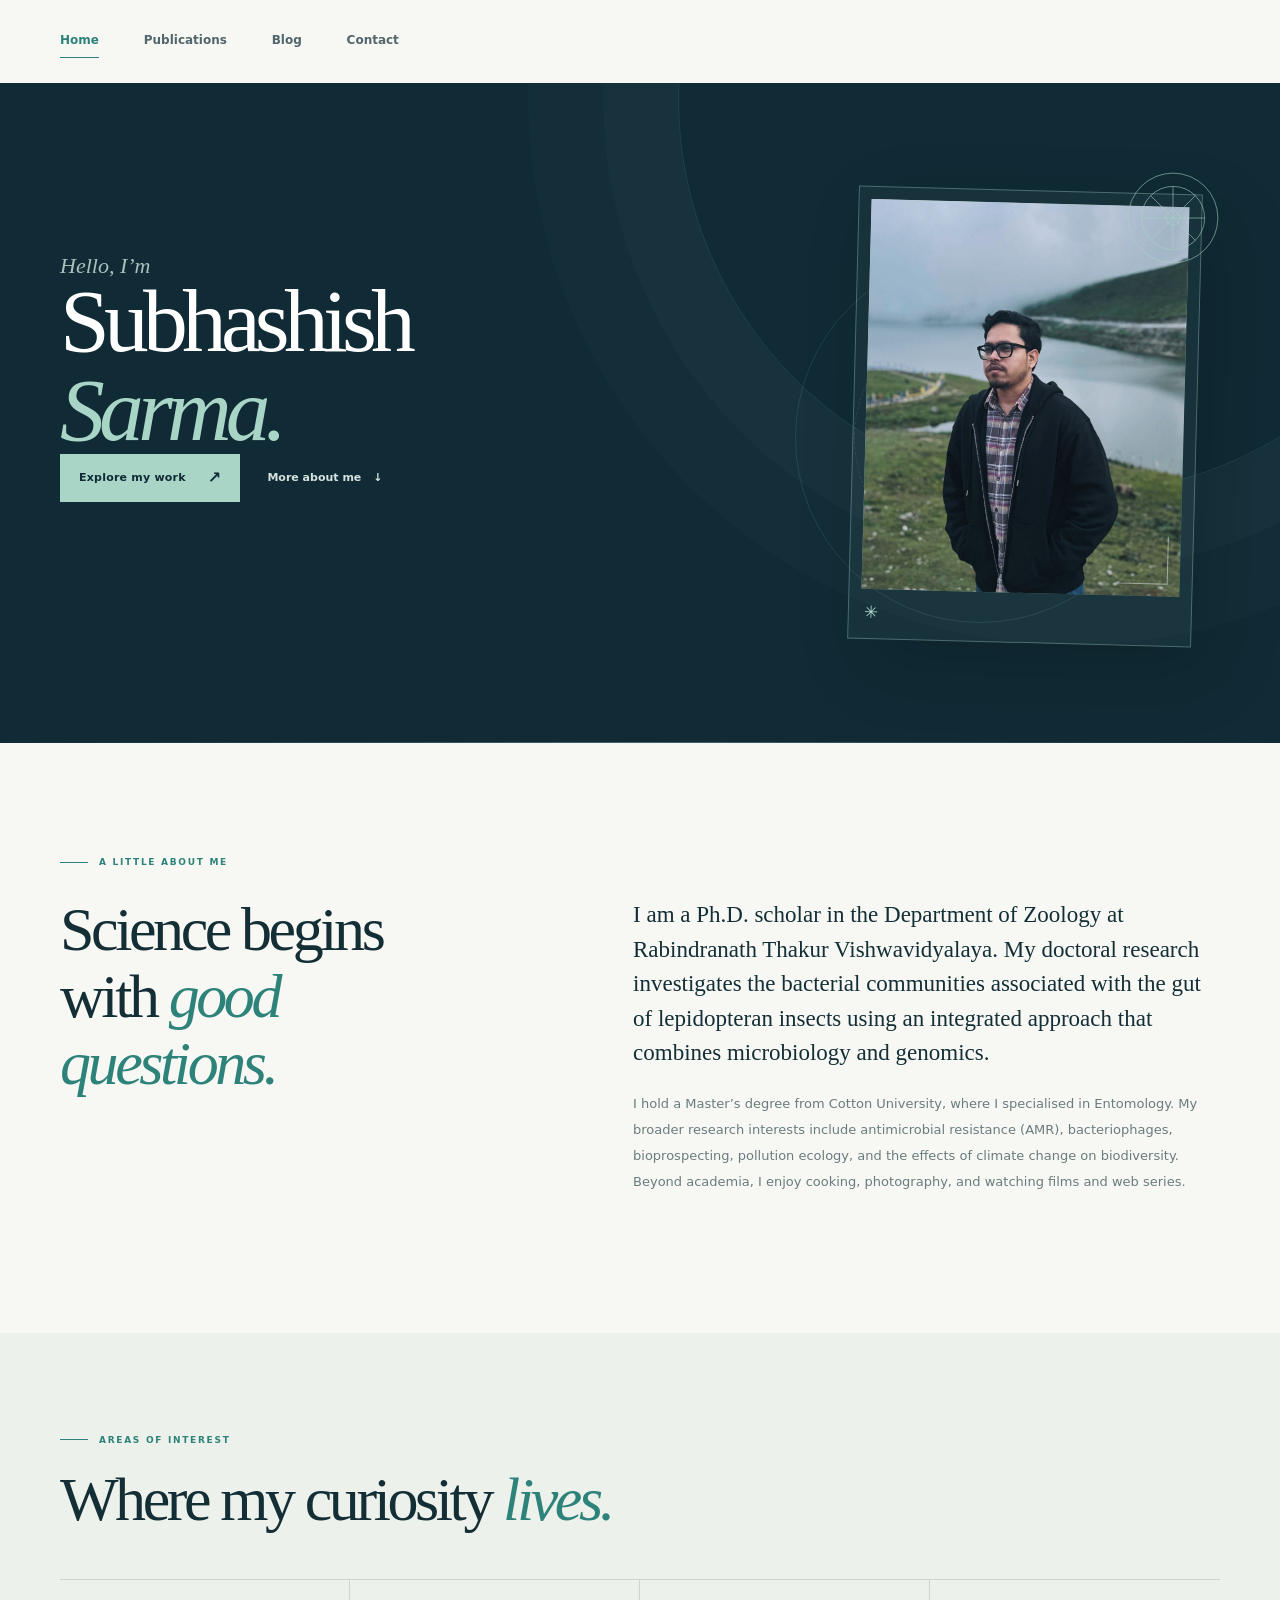
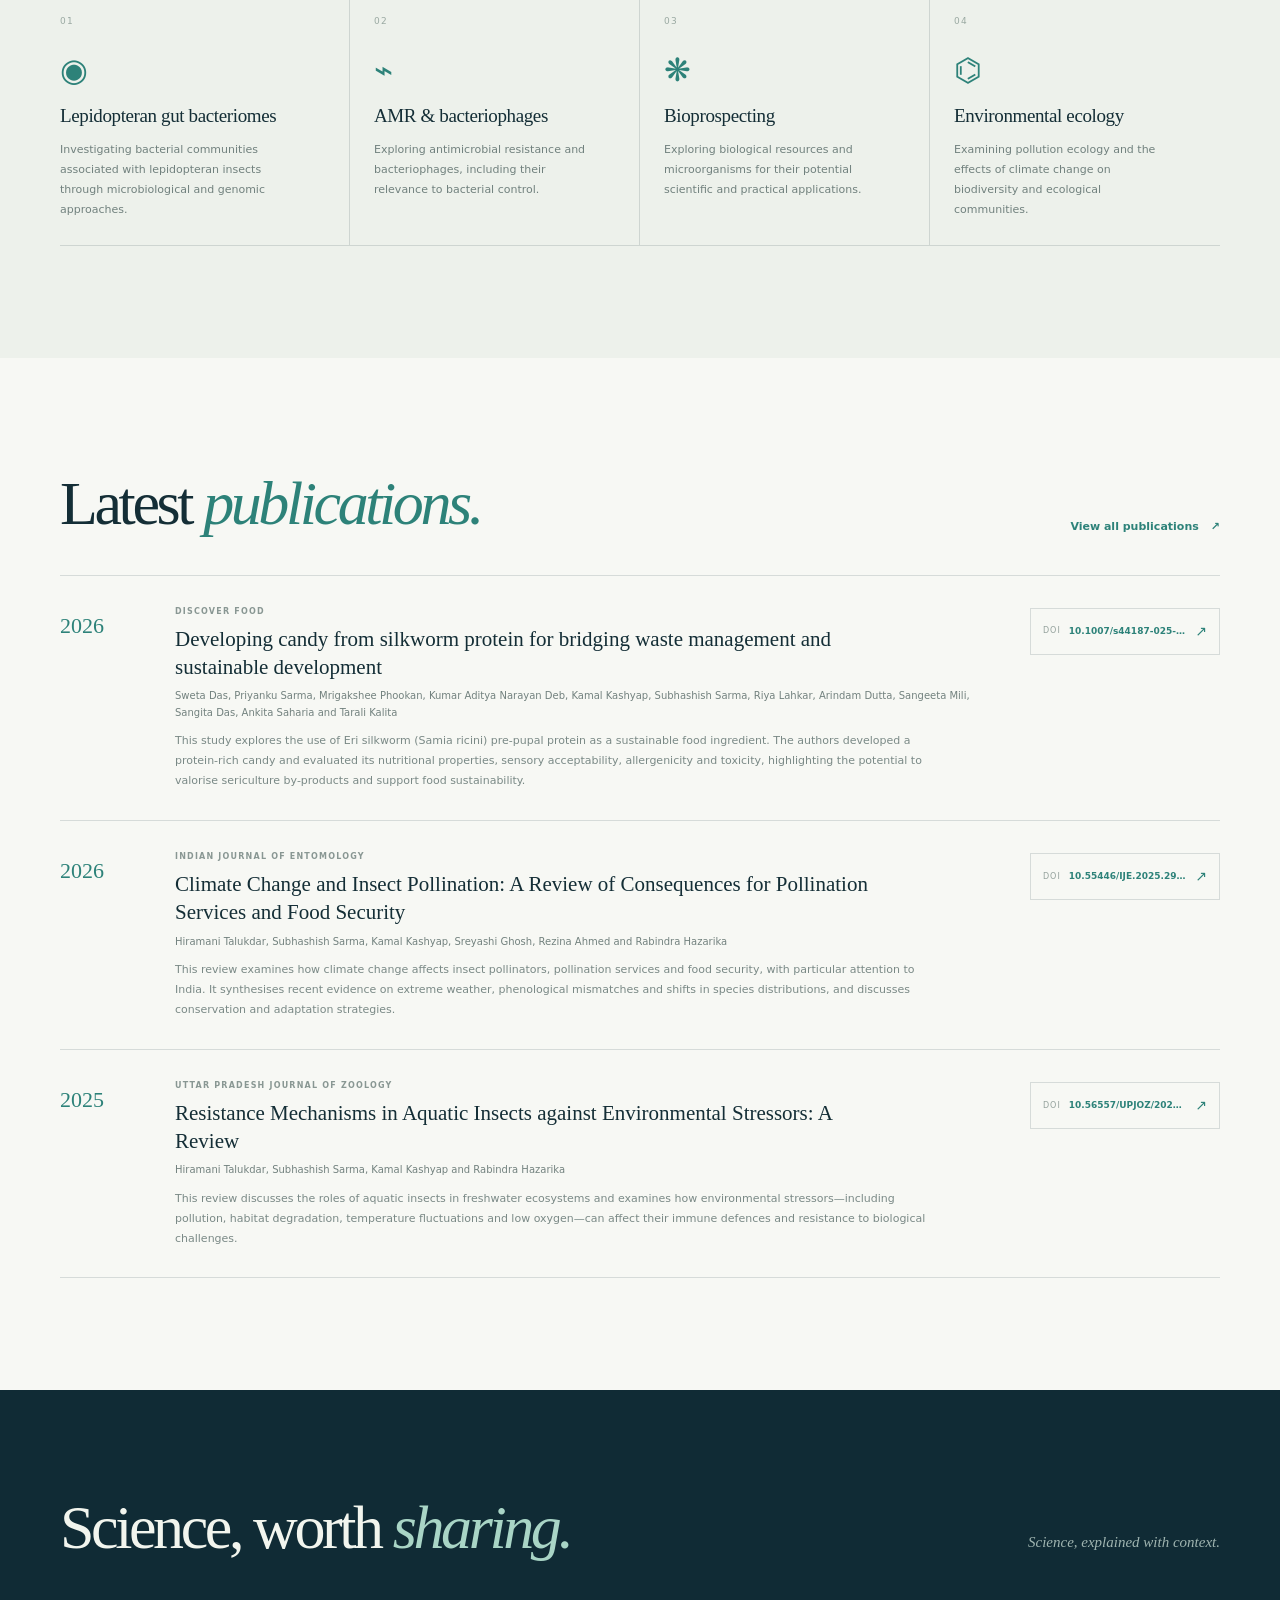
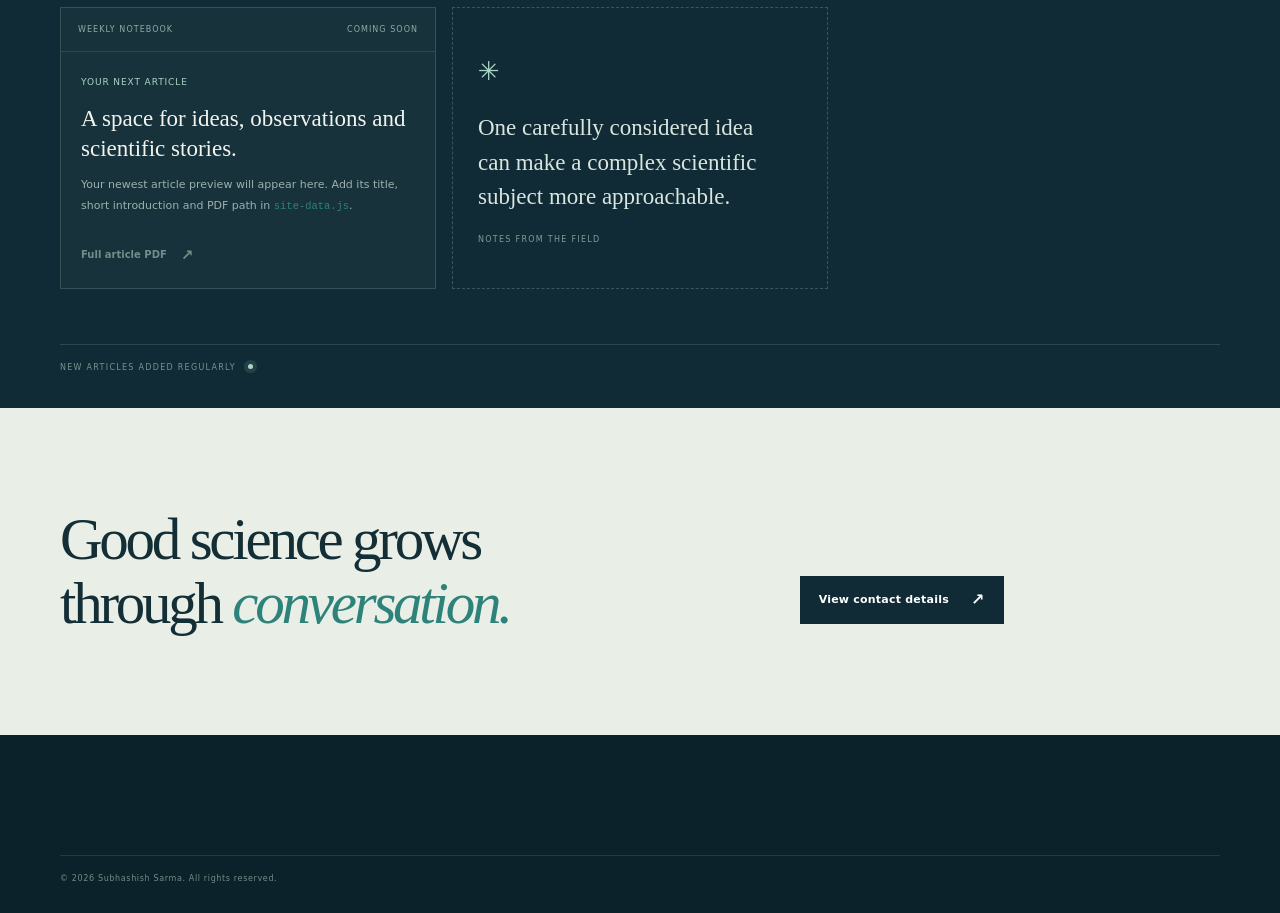
==== commit 1671aa7f: "Update footer by removing star symbol Removed the star symbol from the footer." ====
--- a/index.html
+++ b/index.html
@@ -145,7 +145,7 @@
     <div class="container footer-main">
      
     </div>
-    <div class="container footer-bottom"><span>© <span id="current-year"></span> <span data-site-name>Subhashish Sarma</span>. All rights reserved.</span><span> <b>✳</b></span></div>
+    <div class="container footer-bottom"><span>© <span id="current-year"></span> <span data-site-name>Subhashish Sarma</span>. All rights reserved.</span><span> <b></b></span></div>
   </footer>
 
   <noscript><div class="noscript-message">This website uses a small amount of JavaScript to display publication and article previews. Please enable JavaScript for the full experience.</div></noscript>
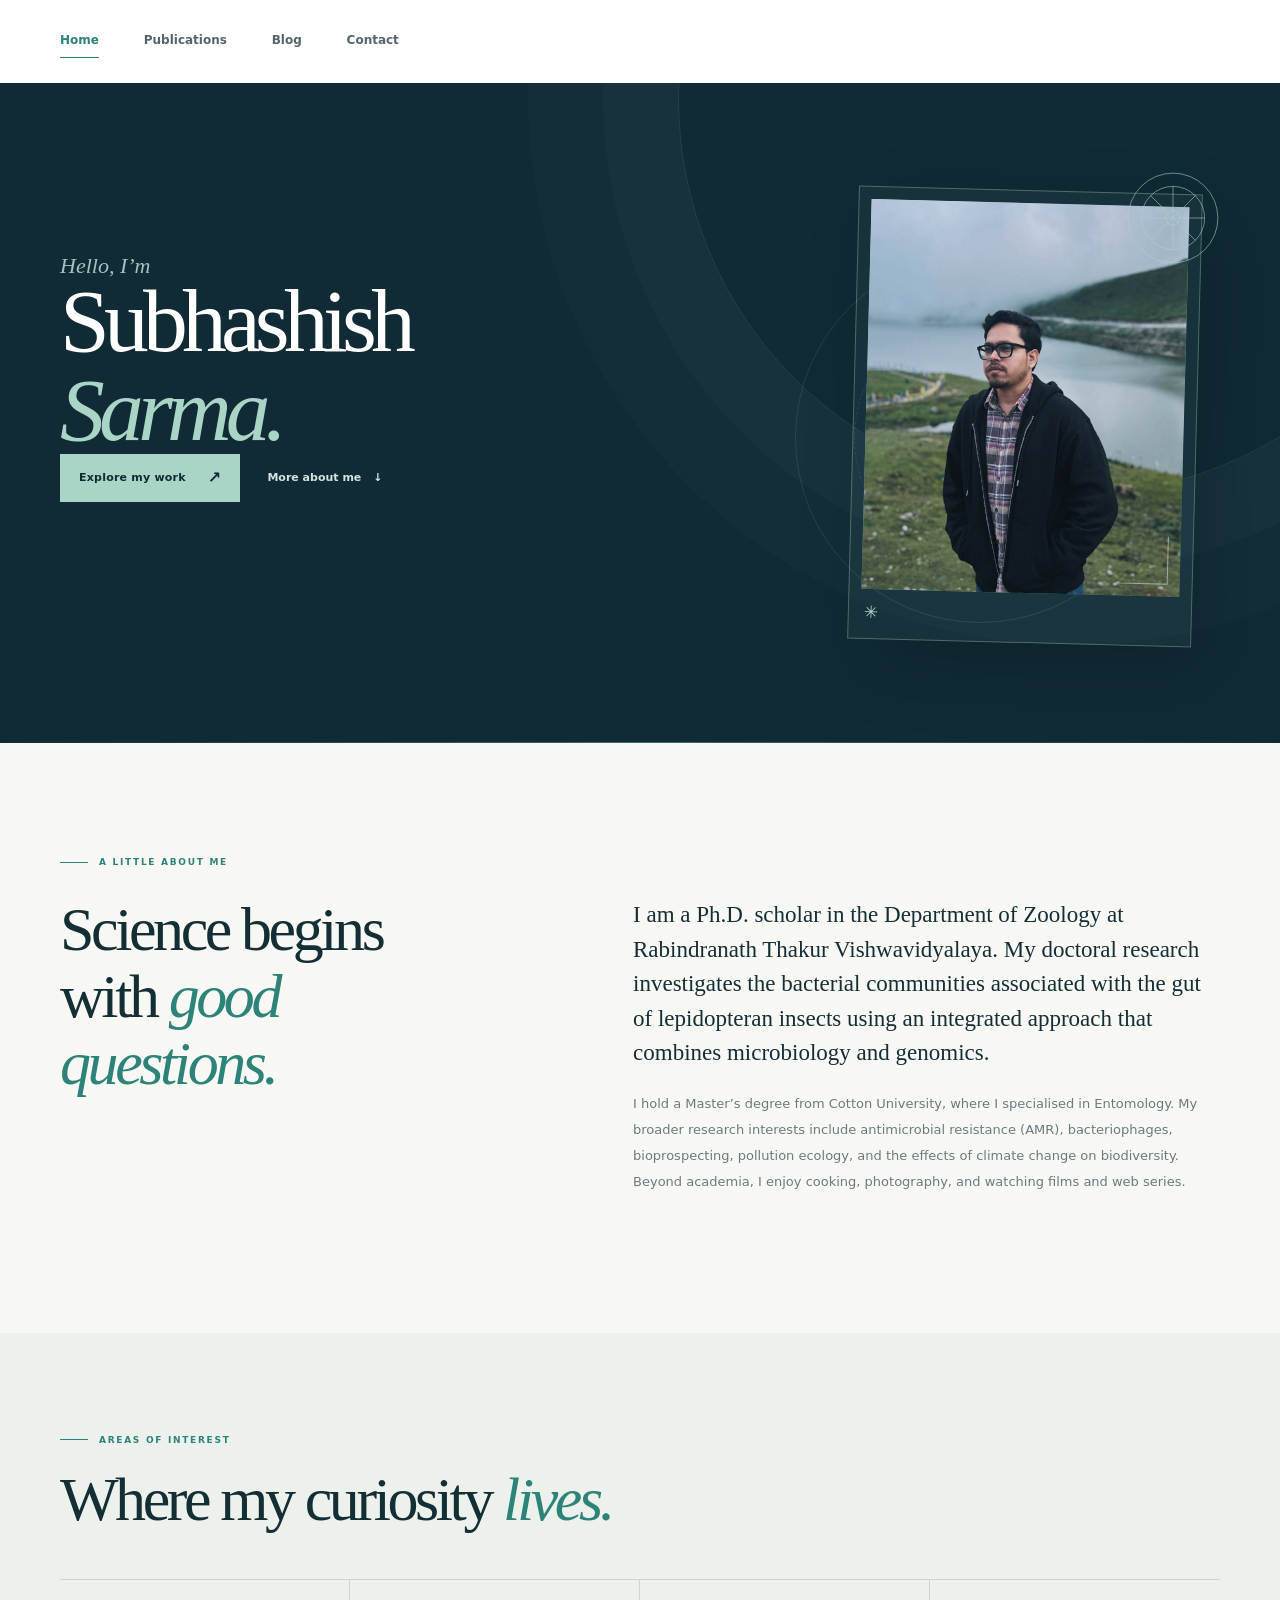
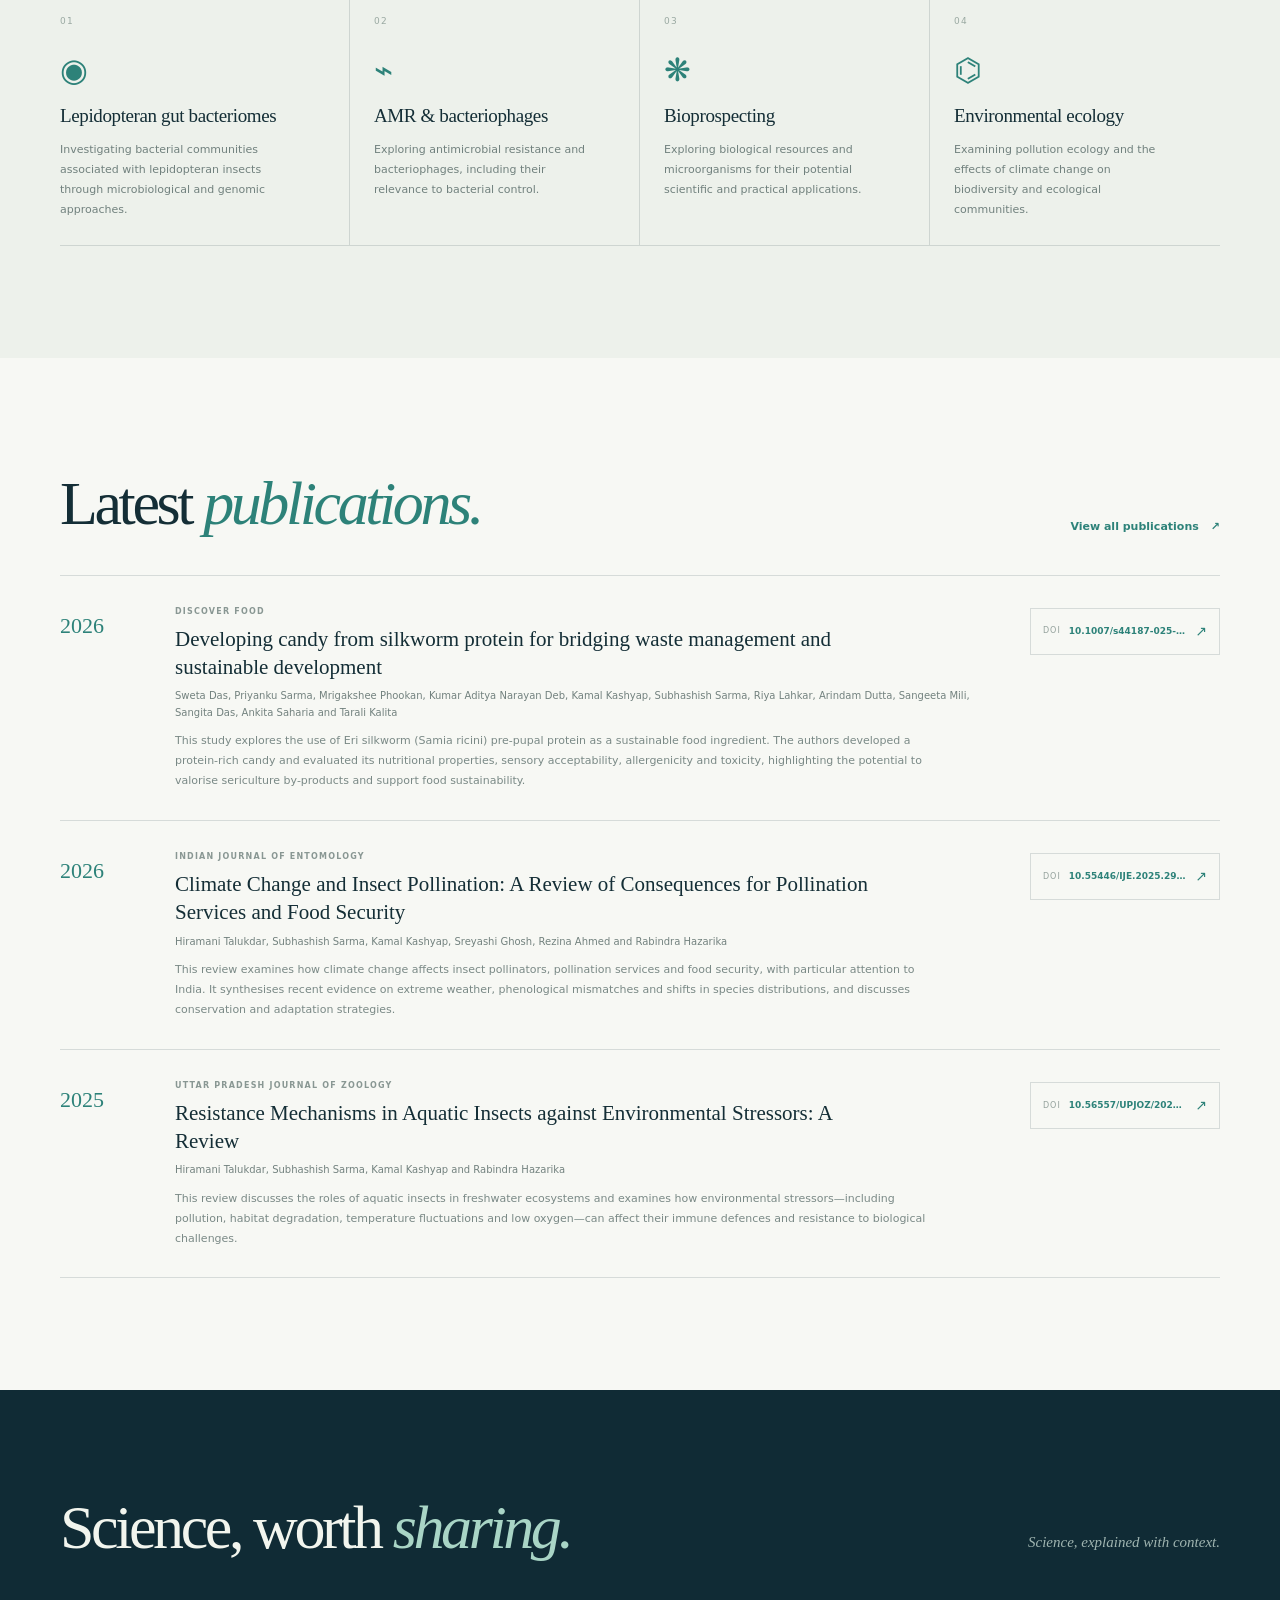
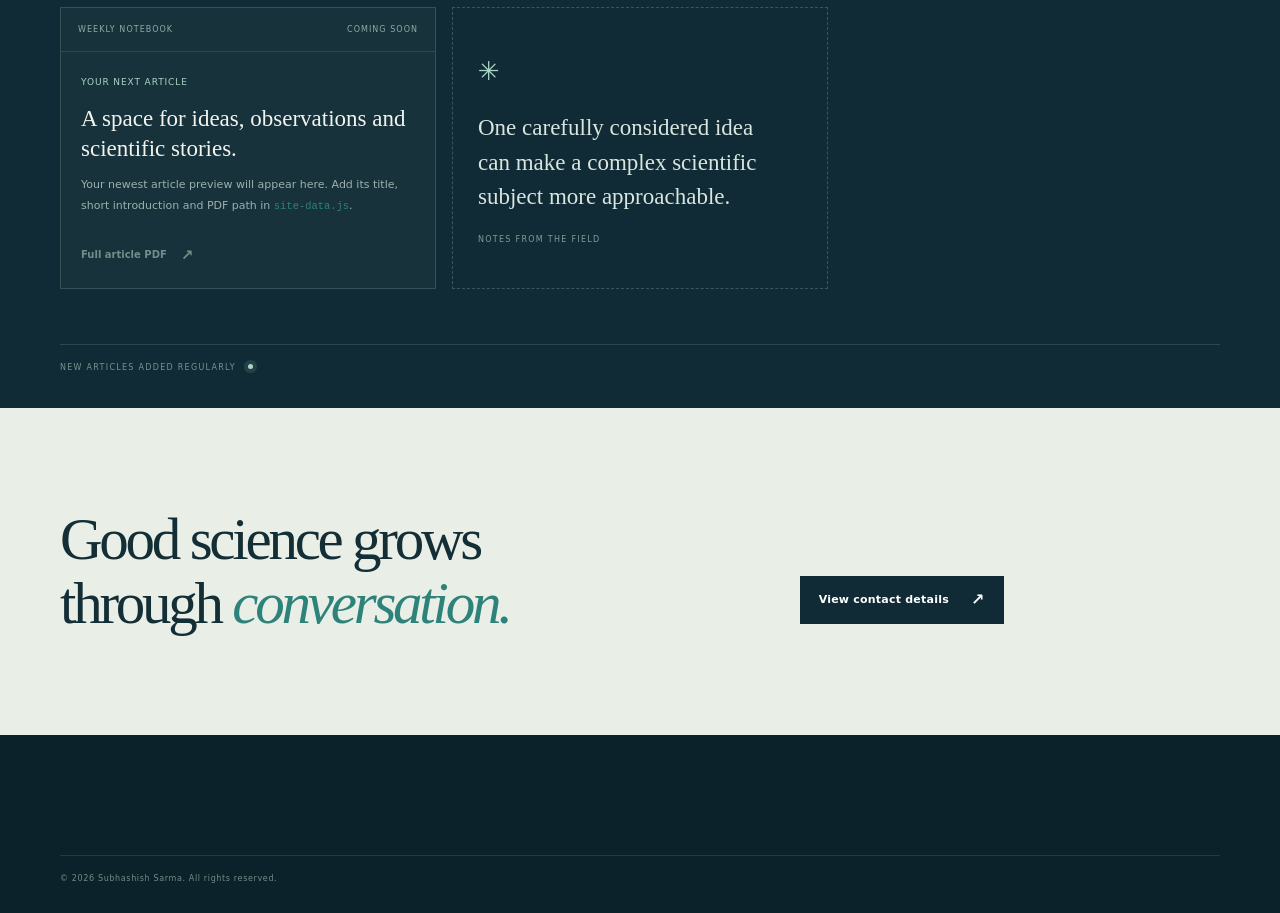
==== commit 7b939f55: "Add scroll progress div to index.html Add a div for scroll progress tracking." ====
--- a/index.html
+++ b/index.html
@@ -11,6 +11,7 @@
   <script src="script.js" defer></script>
 </head>
 <body>
+  <div id="scroll-progress"></div>
   <a class="skip-link" href="#main">Skip to content</a>
 
 
@@ -30,8 +31,7 @@
       </nav>
     </div>
   </header>
-
-  <main id="main">
+<main id="main">
     <section class="hero-section">
       <div class="hero-orbit orbit-one" aria-hidden="true"></div>
       <div class="hero-orbit orbit-two" aria-hidden="true"></div>
@@ -46,11 +46,9 @@
           <div class="hero-meta">
           </div>
         </div>
-
-        <div class="hero-visual reveal reveal-delay">
+<div class="hero-visual reveal reveal-delay">
           <div class="portrait-frame">
-           
-            <div class="portrait-image-wrap">
+           <div class="portrait-image-wrap">
               <!-- Your photograph is stored at assets/profile.png. The initials appear if the image cannot load. -->
               <div class="portrait-fallback" id="portrait-fallback" aria-label="Photo placeholder">
                 <span class="fallback-monogram" data-monogram>SS</span>
@@ -63,14 +61,11 @@
           </div>
           <div class="science-stamp" aria-hidden="true">
             <svg viewBox="0 0 100 100"><circle cx="50" cy="50" r="44"/><circle cx="50" cy="50" r="31"/><path d="M50 19v62M19 50h62M28 28l44 44M72 28 28 72"/><circle cx="50" cy="50" r="7"/></svg>
-            
+            </div>
           </div>
-          
-        </div>
       </div>
     </section>
-
-    <section class="section about-section" id="about">
+<section class="section about-section" id="about">
       <div class="container two-column">
         <div class="section-heading reveal">
           <p class="eyebrow"><span class="eyebrow-line"></span> A LITTLE ABOUT ME</p>
@@ -82,16 +77,14 @@
         </div>
       </div>
     </section>
-
-    <section class="research-section" id="research-interests">
+<section class="research-section" id="research-interests">
       <div class="container">
         <div class="section-topline reveal">
           <div>
             <p class="eyebrow"><span class="eyebrow-line"></span> AREAS OF INTEREST</p>
             <h2>Where my curiosity <em>lives.</em></h2>
           </div>
-         
-        </div>
+         </div>
         <div class="interest-grid" id="interest-grid">
           <article class="interest-card reveal"><span class="interest-number">01</span><span class="interest-icon icon-cell" aria-hidden="true">◉</span><h3>Insect gut microbiomes</h3><p>Exploring the diversity and functional potential of microorganisms associated with insects.</p></article>
           <article class="interest-card reveal reveal-delay-1"><span class="interest-number">02</span><span class="interest-icon icon-dna" aria-hidden="true">⌁</span><h3>Microbial ecology</h3><p>Understanding microbial communities, their interactions and their ecological roles.</p></article>
@@ -100,24 +93,20 @@
         </div>
       </div>
     </section>
-
-    <section class="section publications-section" id="latest-publications">
+<section class="section publications-section" id="latest-publications">
       <div class="container">
         <div class="section-topline reveal">
           <div>
-           
-            <h2>Latest <em>publications.</em></h2>
+           <h2>Latest <em>publications.</em></h2>
           </div>
           <a class="text-link dark-link" href="publications.html">View all publications <span aria-hidden="true">↗</span></a>
         </div>
         <div class="publication-list" id="publication-list" aria-live="polite">
           <!-- Publication previews are generated from the publications array in site-data.js. -->
         </div>
-       
-      </div>
+       </div>
     </section>
-
-    <section class="articles-section" id="latest-articles">
+<section class="articles-section" id="latest-articles">
       <div class="container">
         <div class="section-topline reveal">
           <div>
@@ -132,19 +121,16 @@
         <div class="articles-bottom"><span>NEW ARTICLES ADDED REGULARLY <span class="pulse-dot"></span></span></div>
       </div>
     </section>
-
-    <section class="contact-preview" id="contact-preview">
+<section class="contact-preview" id="contact-preview">
       <div class="container contact-preview-inner reveal">
         <div><h2>Good science grows<br>through <em>conversation.</em></h2></div>
         <div class="contact-preview-copy"><a class="button button-primary" href="contact.html">View contact details <span aria-hidden="true">↗</span></a><small></small></div>
       </div>
     </section>
   </main>
-
-  <footer class="site-footer">
+<footer class="site-footer">
     <div class="container footer-main">
-     
-    </div>
+     </div>
     <div class="container footer-bottom"><span>© <span id="current-year"></span> <span data-site-name>Subhashish Sarma</span>. All rights reserved.</span><span> <b></b></span></div>
   </footer>
 
--- a/styles.css
+++ b/styles.css
@@ -560,3 +560,17 @@
   .contact-note-inner { grid-template-columns: 25px 1fr; gap: 14px; }
   .contact-note-inner > a { grid-column: 2; }
 }
+/* STICKY NAVIGATION */
+
+.site-header {
+    position: sticky;
+    top: 0;
+    z-index: 1000;
+    background: rgba(255, 255, 255, 0.96);
+    backdrop-filter: blur(10px);
+    transition: box-shadow 0.3s ease;
+}
+
+.site-header.scrolled {
+    box-shadow: 0 3px 12px rgba(0,0,0,0.08);
+}
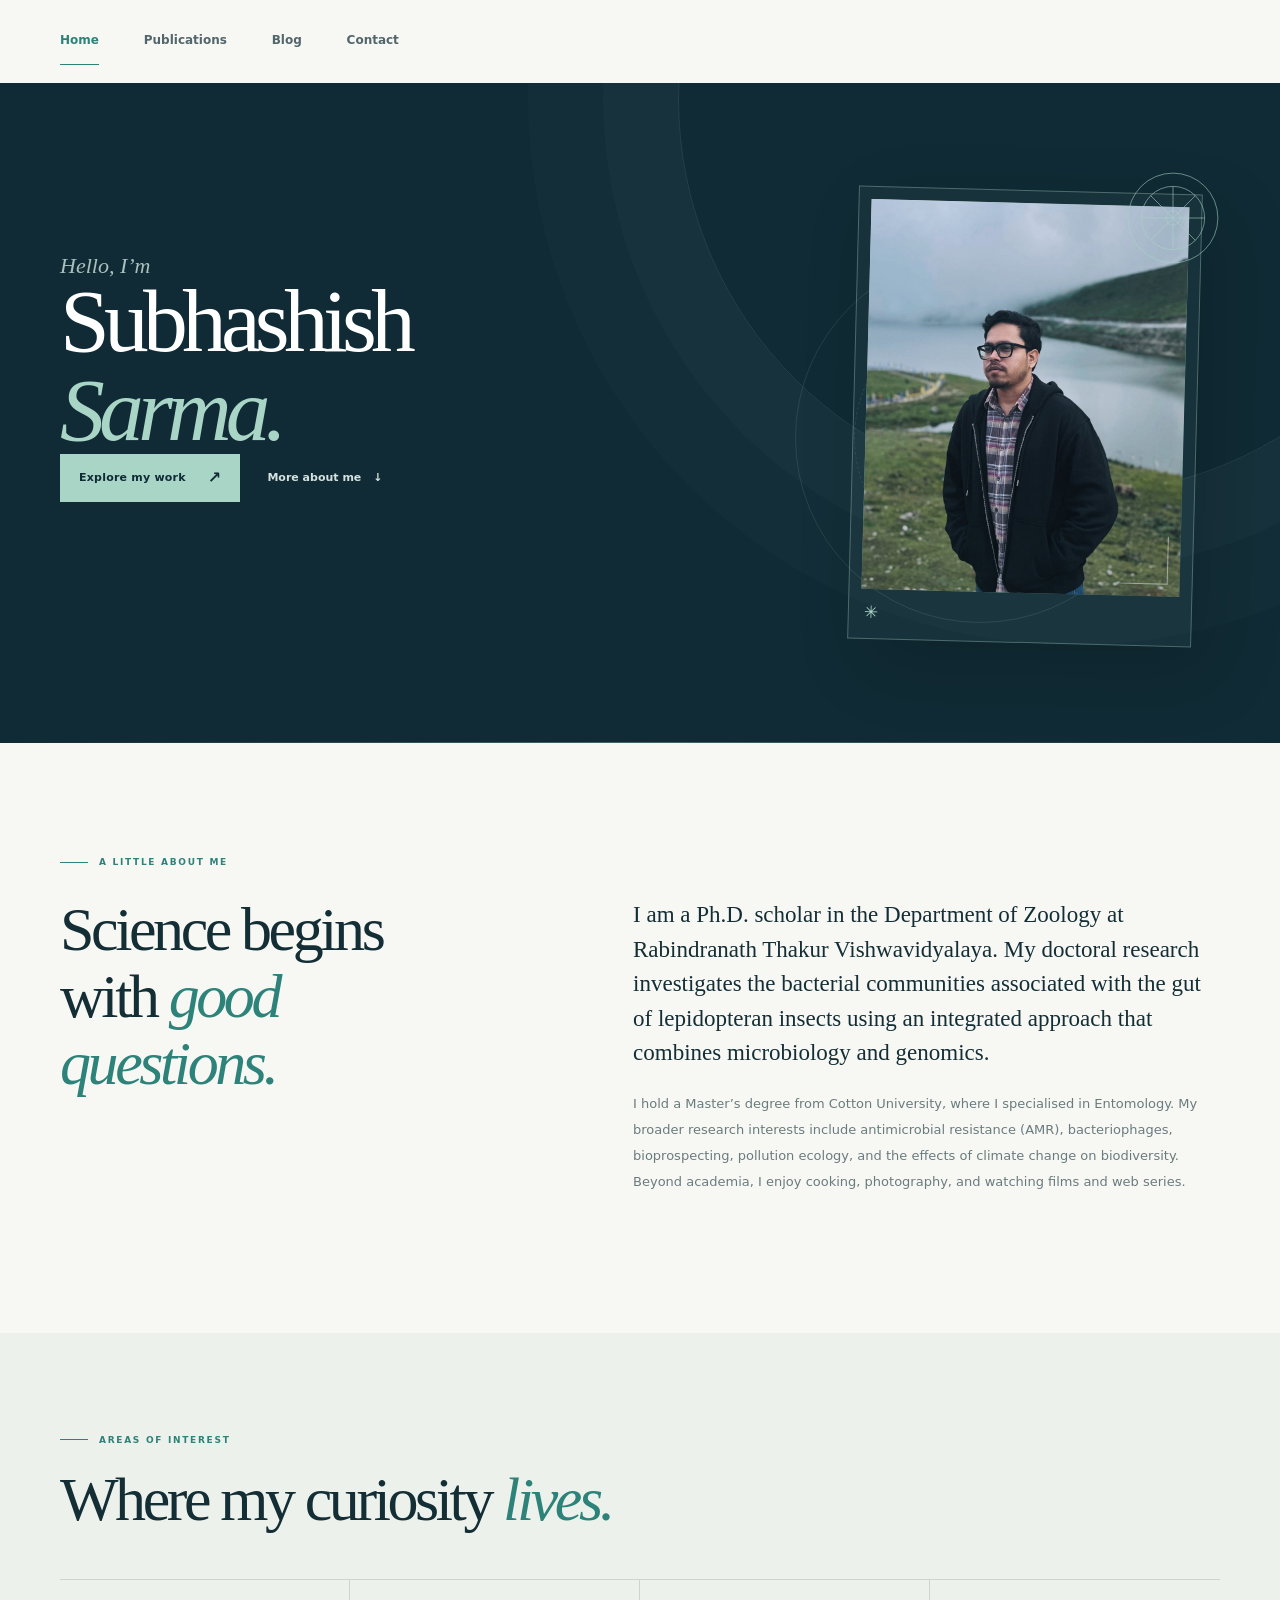
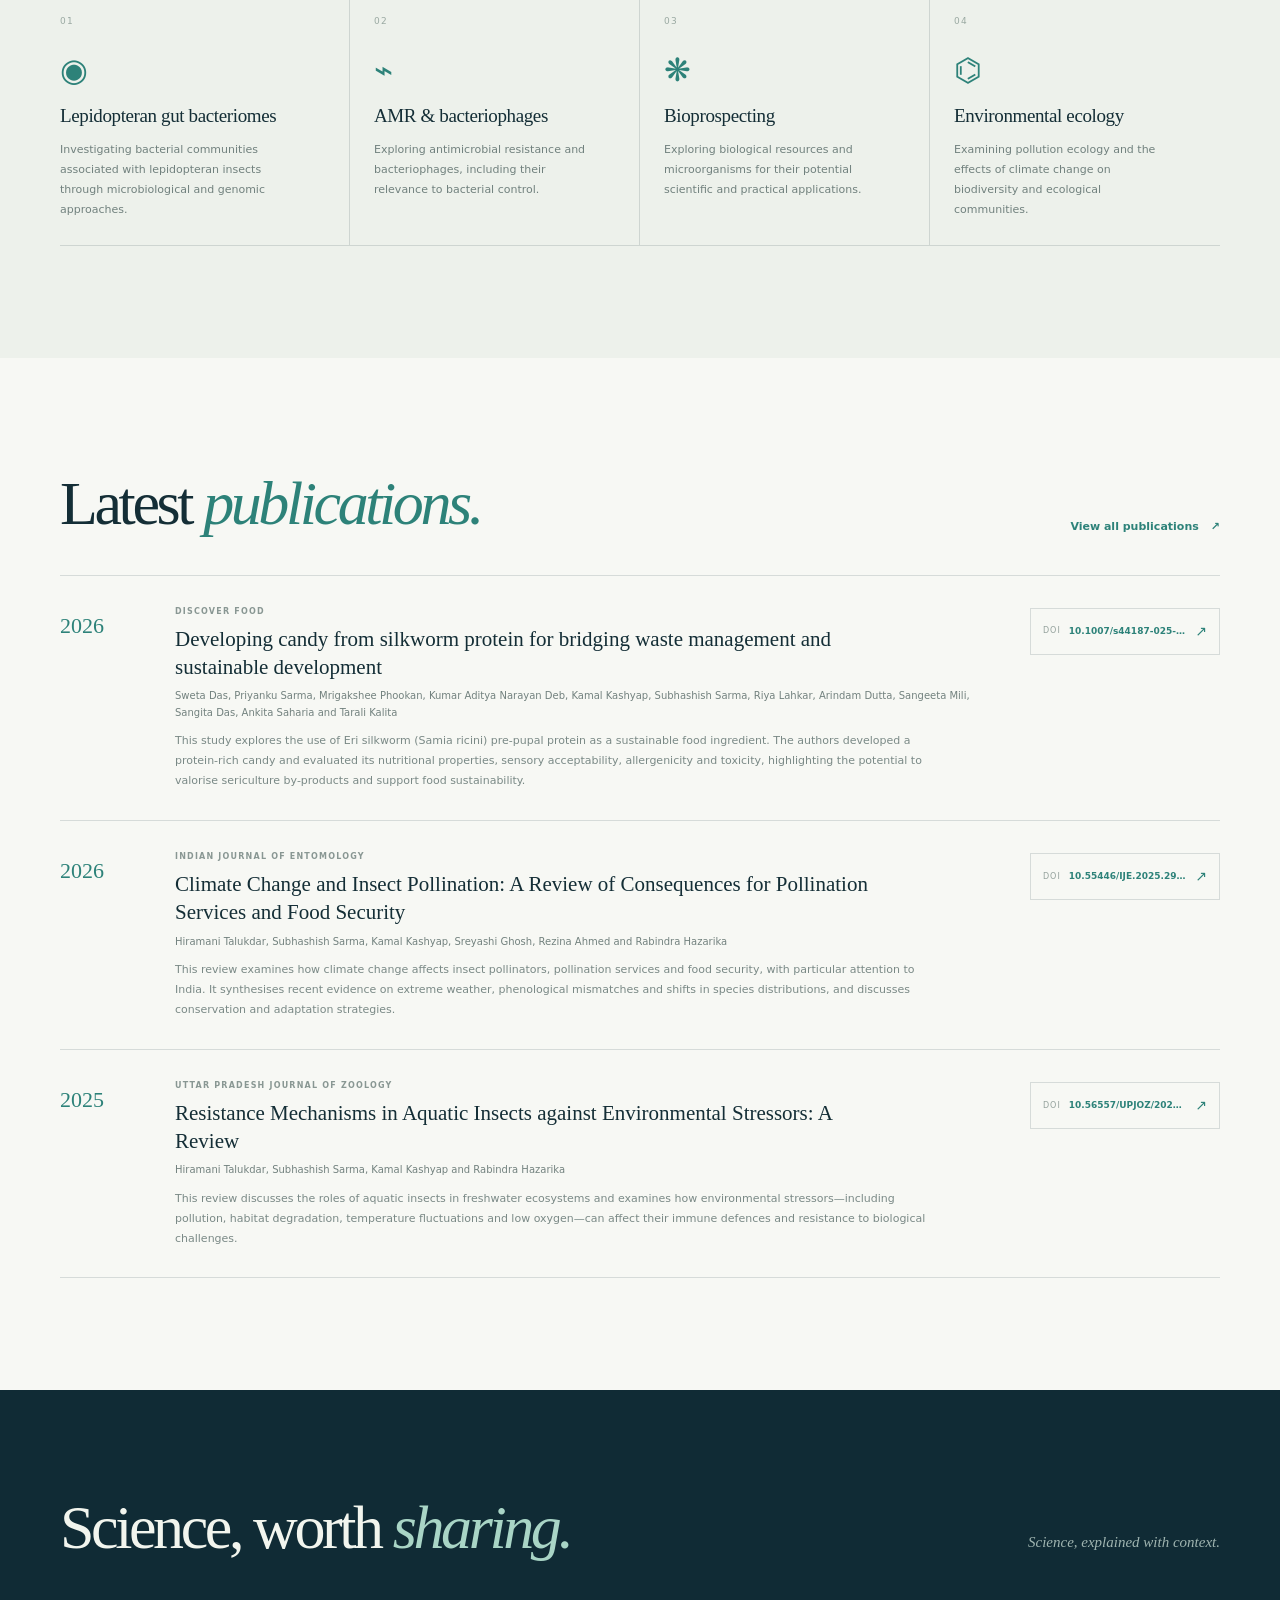
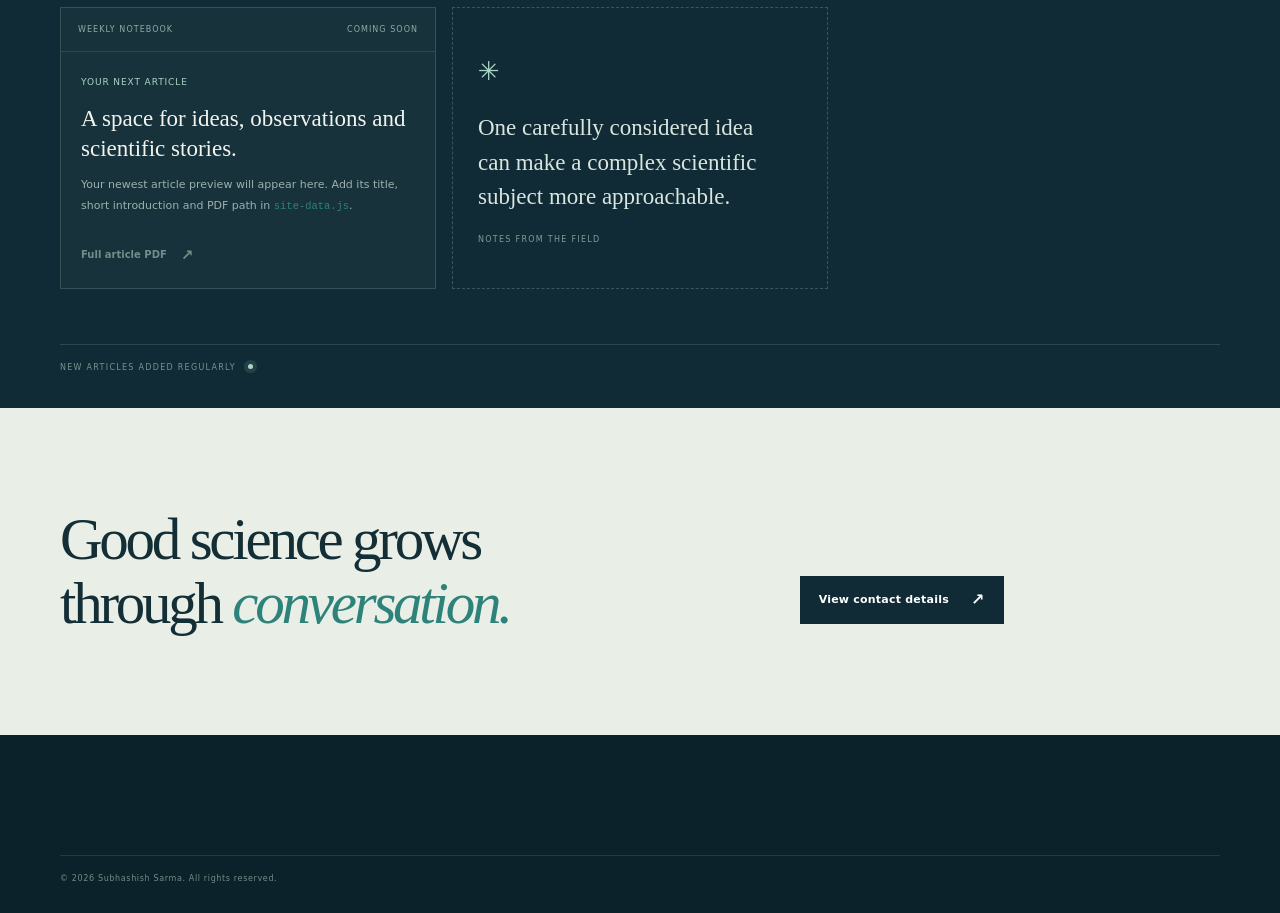
==== commit f9fc46ce: "Add bio-cursor.js script to index.html" ====
--- a/index.html
+++ b/index.html
@@ -135,5 +135,7 @@
   </footer>
 
   <noscript><div class="noscript-message">This website uses a small amount of JavaScript to display publication and article previews. Please enable JavaScript for the full experience.</div></noscript>
+<script src="interactions.js" defer></script>
+<script src="bio-cursor.js" defer></script>
 </body>
 </html>
--- a/styles.css
+++ b/styles.css
@@ -296,7 +296,6 @@
    ===================================================================== */
 .sr-only { position: absolute !important; width: 1px; height: 1px; padding: 0; margin: -1px; overflow: hidden; clip: rect(0, 0, 0, 0); white-space: nowrap; border: 0; }
 .publications-hero { position: relative; overflow: hidden; color: white; background: var(--night); isolation: isolate; }
-.publications-hero::before { position: absolute; z-index: -1; top: -300px; right: -150px; width: 760px; height: 760px; content: ''; border: 1px solid rgba(169, 213, 198, .13); border-radius: 50%; box-shadow: 0 0 0 70px rgba(169, 213, 198, .025), 0 0 0 140px rgba(169, 213, 198, .018); }
 .publications-hero-inner { position: relative; display: grid; grid-template-columns: 1fr .8fr; align-items: center; min-height: 410px; gap: 7%; padding-top: 52px; padding-bottom: 45px; }
 .publications-hero-copy { position: relative; z-index: 2; }
 .publications-hero-copy .eyebrow { margin-bottom: 24px; }
@@ -304,13 +303,20 @@
 .publications-hero h1 em { color: var(--mint); font-weight: 400; }
 .publications-hero-copy > p:not(.eyebrow) { max-width: 460px; margin: 22px 0 0; color: #a9bcbd; font-size: 13px; line-height: 1.9; }
 .publications-hero-meta { display: flex; align-items: center; gap: 10px; margin-top: 36px; color: #90aaa7; font-size: 10px; letter-spacing: .05em; }
-.publications-hero-art { position: relative; display: grid; min-height: 290px; place-items: center; }
-.publications-hero-art .orbit { position: absolute; width: 280px; height: 280px; border: 1px solid rgba(169, 213, 198, .16); border-radius: 50%; }
-.publications-hero-art .orbit-a { transform: rotate(28deg) scaleX(.68); }
-.publications-hero-art .orbit-b { width: 220px; height: 220px; border-style: dashed; transform: rotate(-35deg) scaleX(.72); }
-.helix-mark { position: relative; z-index: 1; width: 174px; height: 245px; color: var(--mint); opacity: .78; }
-.helix-mark svg { width: 100%; height: 100%; fill: none; stroke: currentColor; stroke-width: 1.15; stroke-linecap: round; }
-.art-label { position: absolute; bottom: 0; color: #789391; font-size: 7px; letter-spacing: .2em; }
+.publications-hero-art {
+    display: flex;
+    min-height: 290px;
+    align-items: center;
+    justify-content: center;
+}
+
+.publications-art-label {
+    color: #789391;
+    font-size: 8px;
+    letter-spacing: .16em;
+    text-align: center;
+    white-space: nowrap;
+}
 .publications-hero-bottom { display: flex; justify-content: space-between; padding: 15px 0 17px; border-top: 1px solid rgba(169, 213, 198, .17); color: #789391; font-size: 8px; letter-spacing: .16em; }
 .publications-content-section { padding: 100px 0 112px; background: var(--paper); }
 .publication-intro-row { display: grid; grid-template-columns: 1fr .72fr; align-items: end; gap: 12%; margin-bottom: 48px; }
@@ -380,11 +386,8 @@
 @media (max-width: 650px) {
   .publications-hero-inner { grid-template-columns: 1fr; min-height: auto; padding-top: 57px; padding-bottom: 26px; }
   .publications-hero h1 { font-size: clamp(54px, 15vw, 76px); }
-  .publications-hero-art { position: absolute; top: 14px; right: -50px; width: 190px; min-height: 220px; opacity: .25; }
-  .publications-hero-art .orbit { width: 200px; height: 200px; }
-  .publications-hero-art .orbit-b { width: 160px; height: 160px; }
-  .helix-mark { width: 120px; height: 170px; }
-  .art-label { display: none; }
+  .publications-hero-art { min-height: auto; justify-content: flex-start; padding-top: 22px; }
+  .publications-art-label { white-space: normal; }
   .publications-hero-copy > p:not(.eyebrow) { max-width: 310px; }
   .publications-hero-meta { margin-top: 27px; }
   .publications-hero-bottom { font-size: 7px; }
@@ -413,22 +416,29 @@
 
 
 /* BLOG ARCHIVE PAGE */
+/* Blog hero: heading on the left, text-only tagline on the right */
 .blog-hero { position: relative; overflow: hidden; color: white; background: var(--night); isolation: isolate; }
-.blog-hero::before { position: absolute; z-index: -1; top: -280px; right: -100px; width: 700px; height: 700px; content: ''; border: 1px solid rgba(169,213,198,.12); border-radius: 50%; box-shadow: 0 0 0 70px rgba(169,213,198,.025), 0 0 0 140px rgba(169,213,198,.018); }
 .blog-hero-inner { position: relative; display: grid; grid-template-columns: 1fr .8fr; align-items: center; min-height: 410px; gap: 7%; padding-top: 52px; padding-bottom: 45px; }
 .blog-hero-copy { position: relative; z-index: 2; }
 .blog-hero-copy .eyebrow { margin-bottom: 24px; }
 .blog-hero h1 { margin: 0; font-family: var(--serif); font-size: clamp(54px,7vw,82px); font-weight: 400; letter-spacing: -.065em; line-height: .98; }
 .blog-hero h1 em { color: var(--mint); font-weight: 400; }
 .blog-hero-copy > p:not(.eyebrow) { max-width: 470px; margin: 22px 0 0; color: #a9bcbd; font-size: 13px; line-height: 1.9; }
-.blog-hero-art { position: relative; display: grid; min-height: 290px; place-items: center; }
-.blog-orbit { position: absolute; width: 245px; height: 245px; border: 1px dashed rgba(169,213,198,.35); border-radius: 50%; transform: rotate(-25deg) scaleX(.72); }
-.blog-cell { position: absolute; width: 80px; height: 80px; border: 1px solid rgba(169,213,198,.65); border-radius: 45% 55% 60% 40%; background: radial-gradient(circle at 35% 35%, rgba(169,213,198,.24), rgba(169,213,198,.025) 65%); box-shadow: inset 0 0 0 9px rgba(169,213,198,.035); }
-.blog-cell::after { position: absolute; top: 32%; left: 37%; width: 23px; height: 23px; content: ''; border: 1px solid rgba(169,213,198,.75); border-radius: 50%; }
-.cell-one { top: 45px; left: 28%; transform: rotate(25deg); }
-.cell-two { right: 17%; bottom: 52px; width: 65px; height: 65px; transform: rotate(-35deg); }
-.cell-three { bottom: 65px; left: 15%; width: 45px; height: 45px; transform: rotate(50deg); }
-.blog-art-label { position: absolute; bottom: 5px; color: #789391; font-size: 8px; letter-spacing: .16em; }
+.blog-hero-art {
+    display: flex;
+    min-height: 290px;
+    align-items: center;
+    justify-content: center;
+}
+
+.blog-art-label {
+    display: block;
+    color: #789391;
+    font-size: 8px;
+    letter-spacing: .16em;
+    text-align: center;
+    white-space: nowrap;
+}
 .blog-archive-section { padding: 100px 0 112px; background: var(--paper); }
 .blog-intro-row { display: grid; grid-template-columns: 1fr .72fr; align-items: end; gap: 12%; margin-bottom: 48px; }
 .blog-intro-row .eyebrow { margin-bottom: 20px; }
@@ -496,26 +506,32 @@
 .pdf-missing code { color: var(--teal); }
 .article-detail .blog-empty-state { margin-top: 30px; }
 @media (max-width: 900px) { .blog-hero-inner { min-height: 360px; } .blog-archive-grid { grid-template-columns: repeat(2,minmax(0,1fr)); } .blog-note-inner { grid-template-columns: 35px 1fr; } .blog-note-inner > a { grid-column: 2; justify-self: start; } }
-@media (max-width: 650px) { .blog-hero-inner { grid-template-columns: 1fr; min-height: 430px; } .blog-hero-art { position: absolute; right: -20px; bottom: 12px; width: 230px; min-height: 190px; opacity: .45; } .blog-hero-copy { padding: 40px 0; } .blog-intro-row { grid-template-columns: 1fr; gap: 20px; } .blog-controls { grid-template-columns: 1fr; } .blog-search-label { grid-column: auto; } .blog-archive-grid { grid-template-columns: 1fr; } .blog-card { min-height: 280px; } .blog-results-line { flex-direction: column; gap: 5px; } .blog-note-inner { grid-template-columns: 25px 1fr; gap: 13px; } .blog-note-inner h2 { font-size: 30px; } .article-detail-section { padding-top: 35px; } .article-back-link { margin-bottom: 28px; } .article-detail-actions { align-items: flex-start; flex-direction: column; gap: 15px; } .pdf-reader { height: 72vh; min-height: 470px; } .pdf-reader-heading { align-items: flex-start; flex-direction: column; gap: 6px; } .blog-empty-state { align-items: flex-start; gap: 13px; } }
+@media (max-width: 650px) { .blog-hero-inner { grid-template-columns: 1fr; min-height: 430px; } .blog-hero-art { min-height: auto; justify-content: flex-start; padding: 0 0 28px; } .blog-hero-copy { padding: 40px 0; } .blog-intro-row { grid-template-columns: 1fr; gap: 20px; } .blog-controls { grid-template-columns: 1fr; } .blog-search-label { grid-column: auto; } .blog-archive-grid { grid-template-columns: 1fr; } .blog-card { min-height: 280px; } .blog-results-line { flex-direction: column; gap: 5px; } .blog-note-inner { grid-template-columns: 25px 1fr; gap: 13px; } .blog-note-inner h2 { font-size: 30px; } .article-detail-section { padding-top: 35px; } .article-back-link { margin-bottom: 28px; } .article-detail-actions { align-items: flex-start; flex-direction: column; gap: 15px; } .pdf-reader { height: 72vh; min-height: 470px; } .pdf-reader-heading { align-items: flex-start; flex-direction: column; gap: 6px; } .blog-empty-state { align-items: flex-start; gap: 13px; } }
 
 
 /* =====================================================================
    STAGE 4 — CONTACT PAGE
    ===================================================================== */
 .contact-hero { position: relative; overflow: hidden; color: white; background: var(--night); isolation: isolate; }
-.contact-hero::before { position: absolute; z-index: -1; top: -320px; right: -170px; width: 740px; height: 740px; content: ''; border: 1px solid rgba(169,213,198,.12); border-radius: 50%; box-shadow: 0 0 0 76px rgba(169,213,198,.025), 0 0 0 152px rgba(169,213,198,.018); }
 .contact-hero-inner { position: relative; display: grid; grid-template-columns: 1.1fr .9fr; align-items: center; gap: 8%; min-height: 410px; padding-top: 45px; padding-bottom: 36px; }
 .contact-hero-copy h1 { margin: 0; font-family: var(--serif); font-size: clamp(54px, 6.6vw, 82px); font-weight: 400; letter-spacing: -.06em; line-height: .98; }
 .contact-hero-copy h1 em { color: var(--mint); font-weight: 400; }
 .contact-hero-copy > p:not(.eyebrow) { max-width: 520px; margin: 22px 0 24px; color: #adbfbd; font-size: 13px; line-height: 1.9; }
 .contact-hero .publications-hero-meta { display: flex; align-items: center; gap: 11px; color: #9fb5b1; font-size: 10px; letter-spacing: .04em; }
-.contact-hero-art { position: relative; display: grid; min-height: 290px; place-items: center; }
-.contact-hero-art svg { position: relative; z-index: 1; width: min(240px, 78%); fill: none; stroke: rgba(169,213,198,.63); stroke-width: 1; }
-.contact-hero-art svg circle:nth-of-type(5) { fill: var(--mint); stroke: none; }
-.contact-orbit { position: absolute; width: 260px; height: 260px; border: 1px solid rgba(169,213,198,.14); border-radius: 50%; }
-.contact-orbit-one { width: 310px; height: 310px; }
-.contact-orbit-two { width: 210px; height: 210px; border-style: dashed; animation: slow-spin 48s linear infinite; }
-.contact-art-label { position: absolute; bottom: 9px; color: #7f9b98; font-size: 8px; letter-spacing: .2em; }
+.contact-hero-art {
+    display: flex;
+    min-height: 290px;
+    align-items: center;
+    justify-content: center;
+}
+
+.contact-art-label {
+    color: #789391;
+    font-size: 8px;
+    letter-spacing: .16em;
+    text-align: center;
+    white-space: nowrap;
+}
 .contact-content-section { padding: 100px 0 104px; }
 .contact-intro-row { display: grid; grid-template-columns: 1fr .65fr; align-items: end; gap: 12%; margin-bottom: 48px; }
 .contact-intro-row h2 { margin: 0; font-family: var(--serif); font-size: clamp(40px, 5vw, 61px); font-weight: 400; letter-spacing: -.055em; line-height: 1.06; }
@@ -549,9 +565,9 @@
 }
 @media (max-width: 650px) {
   .contact-hero-inner { grid-template-columns: 1fr; min-height: 480px; padding-top: 35px; }
-  .contact-hero-art { position: absolute; right: -25px; bottom: 12px; width: 230px; min-height: 180px; opacity: .46; }
-  .contact-hero-copy { position: relative; z-index: 2; padding: 18px 0 75px; }
-  .contact-art-label { display: none; }
+  .contact-hero-art { min-height: auto; justify-content: flex-start; padding-top: 20px; }
+  .contact-hero-copy { position: relative; z-index: 2; padding: 18px 0 10px; }
+  .contact-art-label { white-space: normal; }
   .contact-intro-row { grid-template-columns: 1fr; gap: 18px; }
   .contact-content-section { padding: 72px 0; }
   .contact-card-grid { grid-template-columns: 1fr; }
@@ -560,17 +576,334 @@
   .contact-note-inner { grid-template-columns: 25px 1fr; gap: 14px; }
   .contact-note-inner > a { grid-column: 2; }
 }
-/* STICKY NAVIGATION */
+
+/* =====================================================================
+   SHARED INTERACTIONS — sticky navigation, scroll progress and transitions
+   ===================================================================== */
+
+#scroll-progress {
+    position: fixed;
+    top: 0;
+    left: 0;
+    width: 0;
+    height: 3px;
+    background: var(--teal);
+    z-index: 2000;
+}
 
 .site-header {
     position: sticky;
     top: 0;
-    z-index: 1000;
-    background: rgba(255, 255, 255, 0.96);
+    z-index: 1500;
+    width: 100%;
+    background: rgba(247, 248, 244, .96);
     backdrop-filter: blur(10px);
-    transition: box-shadow 0.3s ease;
+    -webkit-backdrop-filter: blur(10px);
 }
 
 .site-header.scrolled {
-    box-shadow: 0 3px 12px rgba(0,0,0,0.08);
-}
+    border-color: var(--line);
+    box-shadow: 0 3px 15px rgba(16, 43, 53, .08);
+}
+
+/* Smooth transitions between pages in supported browsers */
+@view-transition {
+    navigation: auto;
+}
+
+::view-transition-old(root) {
+    animation: page-out 180ms ease-out both;
+}
+
+::view-transition-new(root) {
+    animation: page-in 300ms ease-in both;
+}
+
+@keyframes page-out {
+    to {
+        opacity: 0;
+        transform: translateY(-6px);
+    }
+}
+
+@keyframes page-in {
+    from {
+        opacity: 0;
+        transform: translateY(8px);
+    }
+    to {
+        opacity: 1;
+        transform: translateY(0);
+    }
+}
+
+@media (prefers-reduced-motion: reduce) {
+    ::view-transition-old(root),
+    ::view-transition-new(root) {
+        animation: none;
+    }
+}
+
+
+/* TEXT-ONLY HERO TAGLINES — Publications and Contact */
+.publications-hero-inner,
+.contact-hero-inner {
+    grid-template-columns: 1fr .8fr;
+    align-items: center;
+}
+
+.publications-art-label,
+.contact-art-label {
+    display: block;
+}
+
+@media (max-width: 650px) {
+    .publications-hero-inner,
+    .contact-hero-inner {
+        grid-template-columns: 1fr;
+        gap: 12px;
+    }
+
+    .publications-hero-art,
+    .contact-hero-art {
+        justify-content: flex-start;
+        min-height: auto;
+    }
+}
+
+/* =====================================
+   PREMIUM INTERACTION EFFECTS
+===================================== */
+
+/* Smooth scrolling */
+html {
+  scroll-behavior: smooth;
+}
+
+/* Elegant hero heading */
+.publications-hero h1,
+.contact-hero h1 {
+  animation: headingReveal 1s ease both;
+  letter-spacing: -0.045em;
+}
+
+/* Subtle animated heading appearance */
+@keyframes headingReveal {
+  from {
+    opacity: 0;
+    transform: translateY(24px);
+    filter: blur(5px);
+  }
+
+  to {
+    opacity: 1;
+    transform: translateY(0);
+    filter: blur(0);
+  }
+}
+
+/* Soft accent glow behind hero text */
+.publications-hero,
+.contact-hero {
+  position: relative;
+  isolation: isolate;
+}
+
+.publications-hero::after,
+.contact-hero::after {
+  content: "";
+  position: absolute;
+  width: 280px;
+  height: 280px;
+  border-radius: 50%;
+  background: radial-gradient(
+    circle,
+    rgba(94, 180, 158, 0.13),
+    transparent 70%
+  );
+  top: 10%;
+  right: 8%;
+  z-index: -1;
+  pointer-events: none;
+  animation: glowPulse 6s ease-in-out infinite alternate;
+}
+
+@keyframes glowPulse {
+  from {
+    transform: scale(0.85);
+    opacity: 0.55;
+  }
+
+  to {
+    transform: scale(1.15);
+    opacity: 1;
+  }
+}
+
+/* Interactive contact cards */
+.contact-detail-card {
+  transition:
+    transform 0.35s ease,
+    box-shadow 0.35s ease,
+    border-color 0.35s ease;
+}
+
+.contact-detail-card:hover {
+  transform: translateY(-7px);
+  box-shadow: 0 18px 45px rgba(0, 0, 0, 0.10);
+}
+
+/* Animated navigation underline */
+.nav-link {
+  position: relative;
+  transition: color 0.3s ease;
+}
+
+.nav-link::after {
+  content: "";
+  position: absolute;
+  left: 0;
+  bottom: -5px;
+  width: 100%;
+  height: 1px;
+  background: currentColor;
+  transform: scaleX(0);
+  transform-origin: right;
+  transition: transform 0.35s ease;
+}
+
+.nav-link:hover::after,
+.nav-link.active::after {
+  transform: scaleX(1);
+  transform-origin: left;
+}
+
+/* Smooth button interaction */
+.contact-action-button {
+  transition:
+    transform 0.25s ease,
+    background 0.25s ease,
+    box-shadow 0.25s ease;
+}
+
+.contact-action-button:hover {
+  transform: translateY(-3px);
+}
+
+/* Accessibility: respect reduced motion */
+@media (prefers-reduced-motion: reduce) {
+  html {
+    scroll-behavior: auto;
+  }
+
+  *,
+  *::before,
+  *::after {
+    animation-duration: 0.01ms !important;
+    animation-iteration-count: 1 !important;
+    transition-duration: 0.01ms !important;
+  }
+}
+
+/* ==========================================
+   BIOLOGICAL MICROBE CURSOR
+========================================== */
+
+@media (hover: hover) and (pointer: fine) {
+  body,
+  body a,
+  body button,
+  body input,
+  body select {
+    cursor: none;
+  }
+
+  .bio-cursor {
+    position: fixed;
+    left: 0;
+    top: 0;
+    width: 34px;
+    height: 34px;
+    border: 1px solid rgba(87, 190, 160, 0.8);
+    border-radius: 50%;
+    pointer-events: none;
+    z-index: 99999;
+    transform: translate(-50%, -50%);
+    transition:
+      width .25s ease,
+      height .25s ease,
+      border-color .25s ease,
+      background .25s ease;
+    background: rgba(87, 190, 160, 0.09);
+    box-shadow: 0 0 18px rgba(87, 190, 160, .16);
+  }
+
+  .bio-cursor::before {
+    content: "";
+    position: absolute;
+    width: 9px;
+    height: 9px;
+    background: #64c9a5;
+    border-radius: 50%;
+    top: 50%;
+    left: 50%;
+    transform: translate(-50%, -50%);
+    box-shadow: 0 0 12px #64c9a5;
+  }
+
+  .bio-cursor::after {
+    content: "";
+    position: absolute;
+    width: 5px;
+    height: 5px;
+    border-radius: 50%;
+    background: #a2dfc7;
+    top: 3px;
+    right: 4px;
+    box-shadow: 0 0 8px #a2dfc7;
+  }
+
+  .bio-cursor.is-hovering {
+    width: 54px;
+    height: 54px;
+    background: rgba(87, 190, 160, 0.16);
+    border-color: #64c9a5;
+  }
+
+  .bio-cursor.is-clicking {
+    width: 23px;
+    height: 23px;
+  }
+
+  .bio-cursor-particle {
+    position: fixed;
+    width: 5px;
+    height: 5px;
+    border-radius: 50%;
+    background: #64c9a5;
+    opacity: .5;
+    pointer-events: none;
+    z-index: 99998;
+    transform: translate(-50%, -50%);
+  }
+
+  .bio-cursor-ripple {
+    position: fixed;
+    width: 12px;
+    height: 12px;
+    border: 1px solid #64c9a5;
+    border-radius: 50%;
+    pointer-events: none;
+    z-index: 99997;
+    transform: translate(-50%, -50%);
+    animation: bioRipple .65s ease-out forwards;
+  }
+
+  @keyframes bioRipple {
+    to {
+      width: 65px;
+      height: 65px;
+      opacity: 0;
+    }
+  }
+}
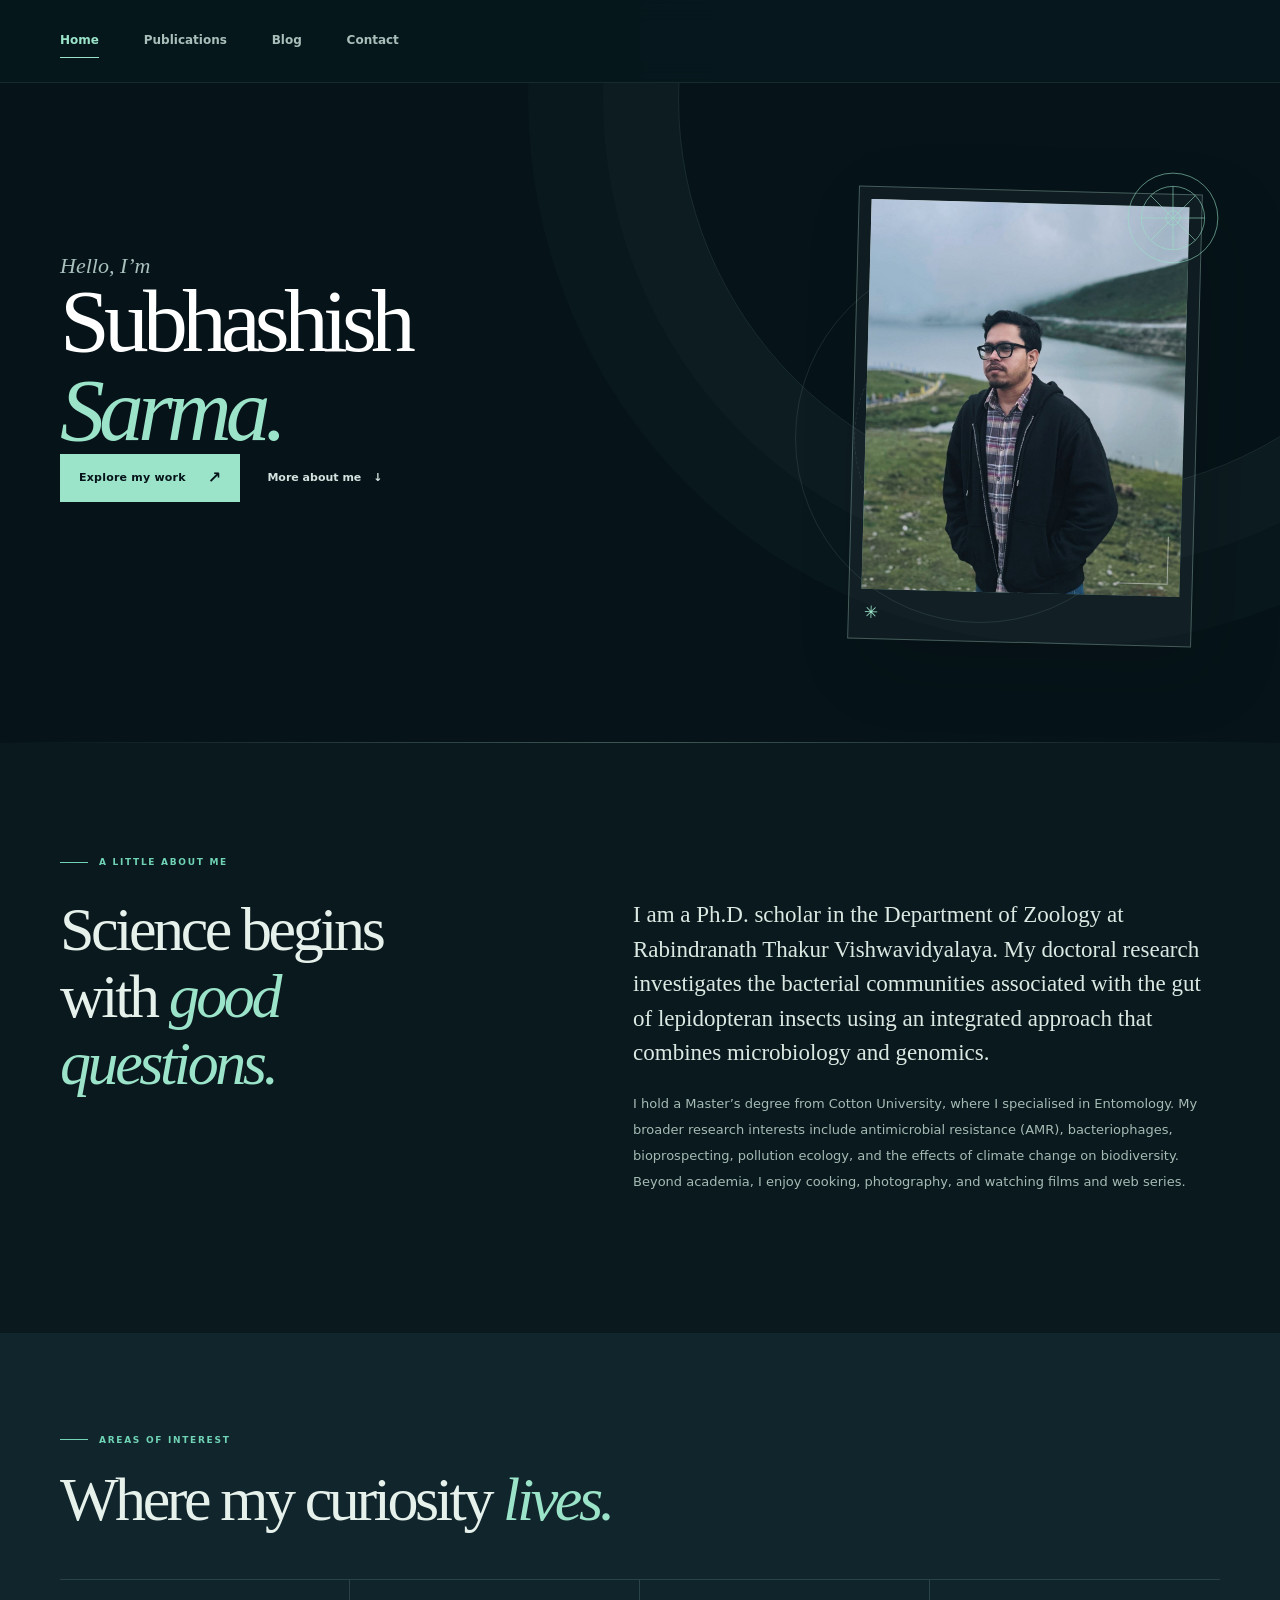
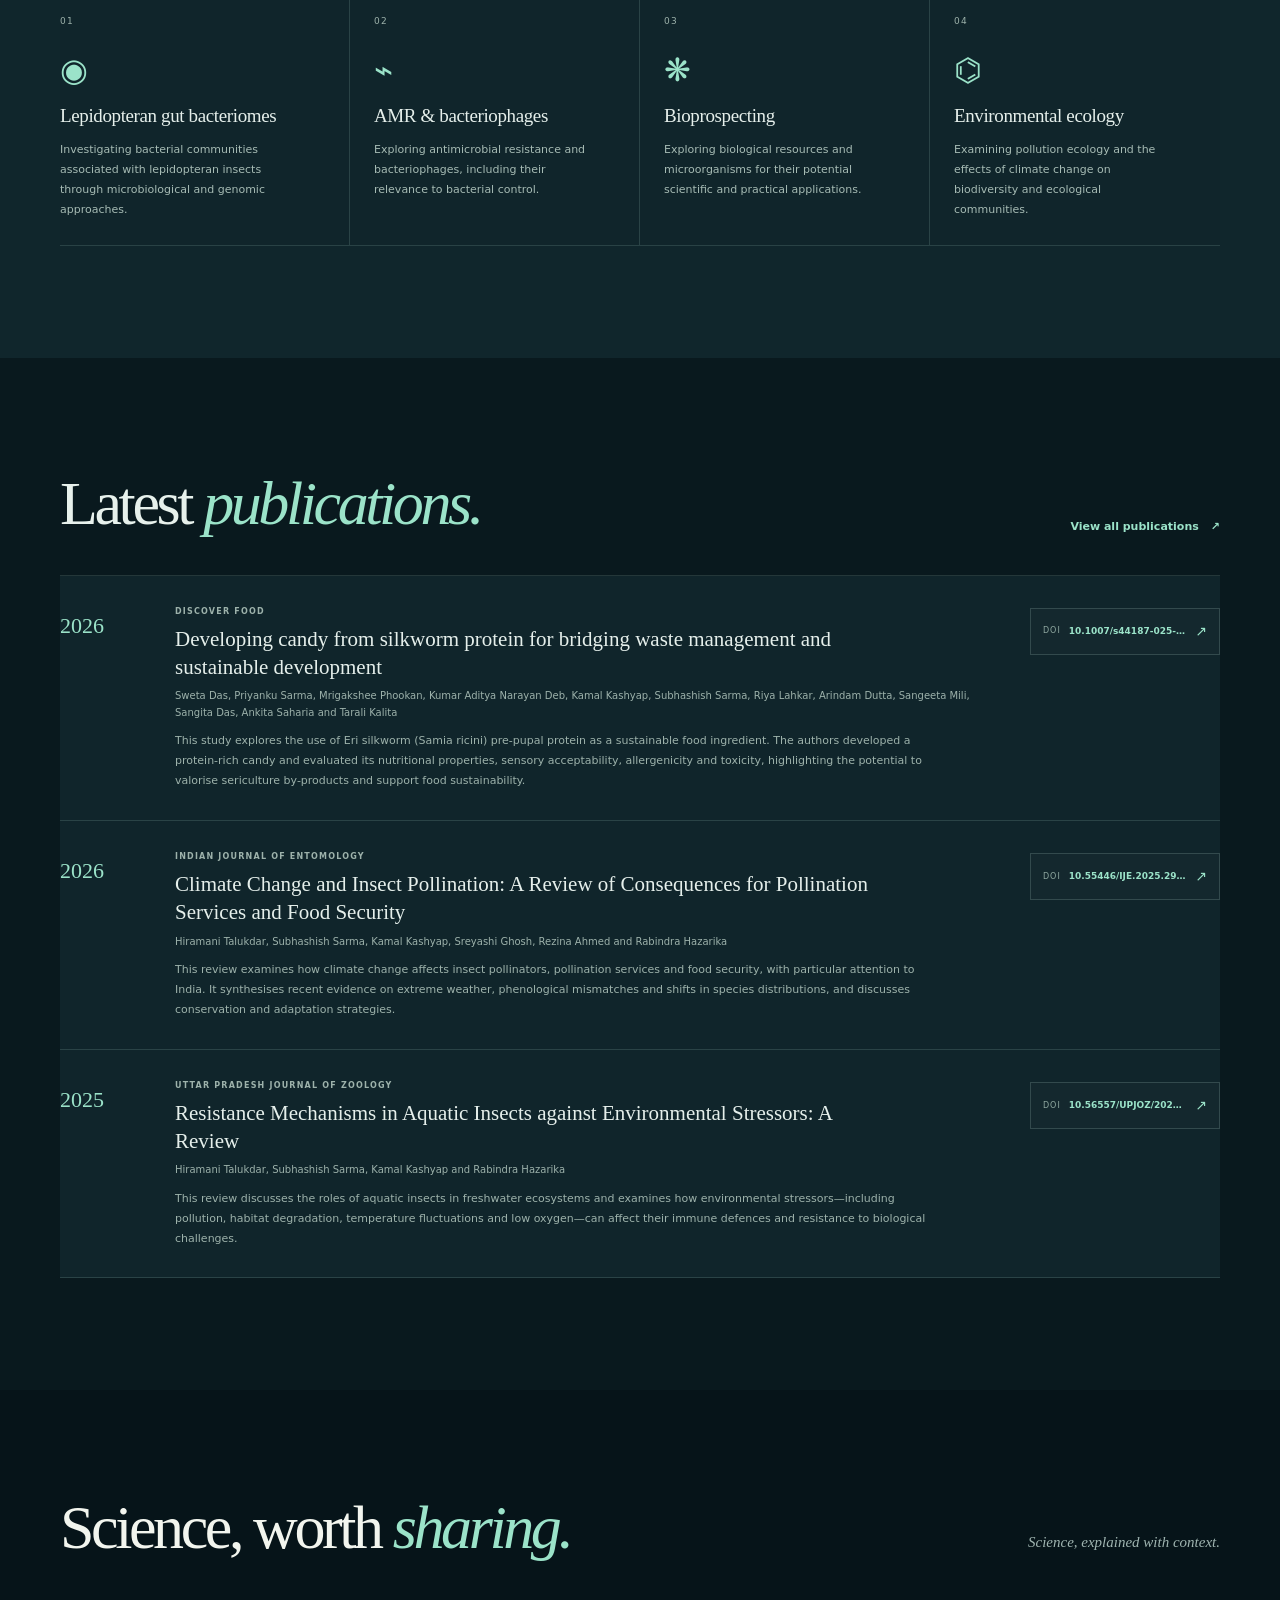
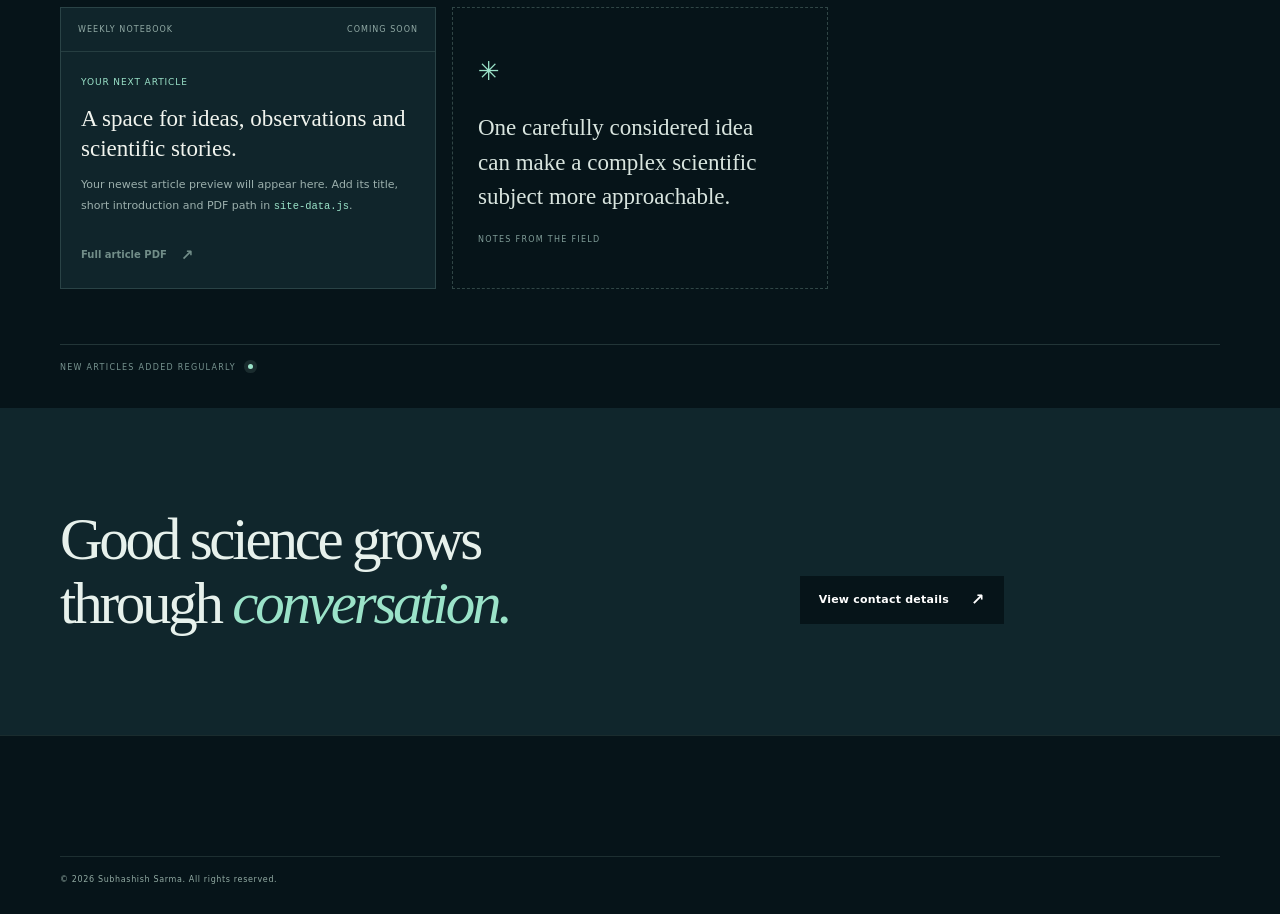
==== commit fc225030: "Include bio-cursor.js in index.html Added a script tag to include bio-cursor.js." ====
--- a/index.html
+++ b/index.html
@@ -1,6 +1,7 @@
 <!doctype html>
 <html lang="en">
 <head>
+  <script src="bio-cursor.js" defer></script>
   <meta charset="utf-8">
   <meta name="viewport" content="width=device-width, initial-scale=1">
   <meta name="theme-color" content="#102b35">
--- a/styles.css
+++ b/styles.css
@@ -671,238 +671,452 @@
     }
 }
 
-/* =====================================
-   PREMIUM INTERACTION EFFECTS
-===================================== */
-
-/* Smooth scrolling */
-html {
-  scroll-behavior: smooth;
-}
-
-/* Elegant hero heading */
-.publications-hero h1,
-.contact-hero h1 {
-  animation: headingReveal 1s ease both;
-  letter-spacing: -0.045em;
-}
-
-/* Subtle animated heading appearance */
-@keyframes headingReveal {
-  from {
+
+
+/* =====================================================================
+   FULL WEBSITE DARK THEME — deep teal, charcoal and soft mint
+   Appended overrides: preserves the existing layout and interactions.
+   ===================================================================== */
+
+:root {
+  color-scheme: dark;
+  --ink: #e5efeb;
+  --ink-soft: #c0d0ca;
+  --teal: #70d3b5;
+  --mint: #9be3c9;
+  --paper: #09191e;
+  --white: #10252b;
+  --sand: #183239;
+  --muted: #9aafaa;
+  --line: rgba(173, 211, 199, .16);
+  --night: #061419;
+  --night-2: #0d252b;
+}
+
+html,
+body {
+  color: var(--ink);
+  background: var(--paper);
+}
+
+body {
+  background:
+    radial-gradient(ellipse at 80% 0%, rgba(48, 123, 105, .09), transparent 34%),
+    var(--paper);
+}
+
+/* Navigation */
+.site-header {
+  color: var(--ink);
+  background: rgba(7, 24, 29, .94);
+  border-bottom-color: rgba(173, 211, 199, .10);
+}
+
+.site-header.scrolled {
+  background: rgba(7, 24, 29, .97);
+  box-shadow: 0 8px 30px rgba(0, 0, 0, .25);
+}
+
+.brand-text strong { color: #edf7f2; }
+.brand-text small,
+.nav-link { color: #a9bfba; }
+.nav-link:hover,
+.nav-link.active { color: var(--mint); }
+.nav-link::after { background: var(--mint); }
+.brand-mark { color: var(--mint); border-color: rgba(155, 227, 201, .38); }
+.menu-toggle span { background: var(--ink); }
+
+/* Main page sections */
+.about-section,
+.publications-section,
+.blog-archive-section,
+.article-detail-section,
+.publications-content-section,
+.contact-content-section {
+  color: var(--ink);
+  background: #09191e;
+}
+
+.research-section,
+.contact-preview,
+.publication-note-section,
+.blog-note-section,
+.contact-note-section {
+  color: var(--ink);
+  background: #10262c;
+}
+
+.section-heading h2,
+.section-topline h2,
+.contact-preview h2,
+.publication-intro-row h2,
+.blog-intro-row h2,
+.contact-intro-row h2,
+.article-heading-block h1,
+.publication-archive h2,
+.contact-detail-card h2,
+.blog-card h2 {
+  color: #e7f1ec;
+}
+
+.section-heading h2 em,
+.section-topline h2 em,
+.contact-preview h2 em,
+.publication-intro-row h2 em,
+.blog-intro-row h2 em,
+.contact-intro-row h2 em {
+  color: var(--mint);
+}
+
+.large-copy { color: #dce9e3; }
+.about-content > p:not(.large-copy),
+.section-aside,
+.interest-card p,
+.publication-intro-note,
+.blog-intro-note,
+.contact-intro-note,
+.publication-note-inner > div > p:last-child,
+.blog-note-inner p:not(.eyebrow),
+.contact-note-inner > div > p:last-child {
+  color: #a6bbb4;
+}
+
+.section-index,
+.interest-icon,
+.publication-year,
+.empty-symbol,
+.note-symbol,
+.contact-icon,
+.empty-state-mark {
+  color: var(--mint);
+}
+
+.section-index span,
+.interest-number,
+.publication-journal,
+.publication-authors,
+.publication-abstract,
+.archive-authors,
+.archive-abstract,
+.archive-note,
+.section-footnote,
+.empty-label,
+.publication-empty-state p,
+.publication-no-results p,
+.blog-empty-state p,
+.blog-no-results p,
+.blog-results-line,
+.article-detail-date,
+.article-detail-excerpt {
+  color: #9db2ab;
+}
+
+/* Cards and archive items */
+.interest-card,
+.publication-item,
+.publication-card,
+.archive-item,
+.contact-detail-card,
+.blog-card,
+.publication-empty-state,
+.blog-empty-state,
+.publication-no-results,
+.blog-no-results,
+.empty-state,
+.article-card {
+  color: var(--ink);
+  border-color: rgba(173, 211, 199, .17);
+  background: #10252b;
+}
+
+.interest-card:hover,
+.publication-item:hover,
+.archive-item:hover,
+.contact-detail-card:hover,
+.blog-card:hover {
+  border-color: rgba(112, 211, 181, .55);
+  background: #142e34;
+  box-shadow: 0 18px 45px rgba(0, 0, 0, .22);
+}
+
+.doi-link {
+  color: var(--mint);
+  border-color: rgba(173, 211, 199, .2);
+  background: rgba(255, 255, 255, .015);
+}
+.doi-link:hover {
+  border-color: var(--mint);
+  background: rgba(112, 211, 181, .09);
+}
+.doi-link span { color: #91aaa2; }
+
+.empty-state code,
+.article-card code,
+.publication-empty-state code,
+.blog-empty-state code,
+.publication-no-results code {
+  color: var(--mint);
+}
+
+/* Search, filters and form controls */
+.publication-controls,
+.blog-controls {
+  color: var(--ink);
+  border-color: var(--line);
+  background: #10252b;
+}
+
+.publication-search-label,
+.blog-search-label { color: #a9beb7; }
+
+.publication-search-wrap,
+.blog-search-wrap {
+  border-color: rgba(173, 211, 199, .2);
+  background: #081a1f;
+}
+
+.publication-search-wrap input,
+.blog-search-wrap input {
+  color: #e5efeb;
+  background: transparent;
+}
+
+.publication-search-wrap input::placeholder,
+.blog-search-wrap input::placeholder {
+  color: #78918a;
+}
+
+.publication-controls select,
+.blog-controls select {
+  color: #dce9e3;
+  border-color: rgba(173, 211, 199, .2);
+  background-color: #081a1f;
+}
+
+.publication-controls select option,
+.blog-controls select option {
+  color: #e5efeb;
+  background: #10252b;
+}
+
+.filter-reset,
+.publication-controls button {
+  color: var(--mint);
+}
+
+/* Blog cards and article reader */
+.blog-card {
+  color: var(--ink);
+  background: #10252b;
+}
+.blog-card-top { color: #9bb2aa; border-color: var(--line); }
+.blog-card-date,
+.blog-card-link,
+.article-back-link { color: var(--mint); }
+.blog-card-excerpt { color: #a6bbb4; }
+
+.pdf-reader-wrap {
+  border-color: var(--line);
+  background: #10252b;
+}
+.pdf-reader-heading {
+  color: #a9beb7;
+  background: #142e34;
+}
+.pdf-reader-heading a,
+.pdf-reader-fallback a { color: var(--mint); }
+.pdf-reader { background: #172c32; }
+.pdf-reader-fallback,
+.pdf-missing p { color: #a6bbb4; }
+.pdf-missing {
+  color: var(--ink);
+  border-color: rgba(112, 211, 181, .35);
+  background: #10252b;
+}
+.pdf-missing code { color: var(--mint); }
+
+/* Contact page */
+.contact-detail-card {
+  background: #10252b;
+}
+.contact-card-index { color: #91aaa2; }
+.contact-detail-card h2 { color: #e8f2ed; }
+.contact-detail-card > p { color: #a6bbb4; }
+.contact-address { color: #d2e1da; }
+.contact-value { color: var(--mint); }
+.contact-icon {
+  color: var(--mint);
+  border-color: rgba(112, 211, 181, .3);
+}
+.contact-action-button {
+  color: #dce9e3;
+  border-color: rgba(173, 211, 199, .22);
+  background: rgba(255, 255, 255, .015);
+}
+.contact-action-button:hover {
+  color: var(--mint);
+  border-color: var(--mint);
+  background: rgba(112, 211, 181, .07);
+}
+.primary-contact-action {
+  color: #07191d;
+  border-color: var(--mint);
+  background: var(--mint);
+}
+.primary-contact-action:hover {
+  color: #07191d;
+  border-color: #b4f0d9;
+  background: #b4f0d9;
+}
+.contact-copy-status { color: var(--mint); }
+
+/* Links, buttons and footer */
+.dark-link,
+.publication-note-inner .text-link,
+.blog-note-inner .text-link,
+.contact-note-inner .text-link {
+  color: var(--mint);
+}
+
+.filter-reset:hover,
+a:hover { text-decoration-color: rgba(155, 227, 201, .55); }
+
+.site-footer {
+  color: #a5bbb3;
+  background: #061419;
+  border-top: 1px solid rgba(173, 211, 199, .12);
+}
+
+.footer-bottom { color: #91aaa2; }
+.skip-link { color: #061419; background: var(--mint); }
+
+/* Mobile navigation in dark mode */
+@media (max-width: 760px) {
+  .primary-nav {
+    color: var(--ink);
+    background: #0b2026;
+    border-color: rgba(173, 211, 199, .15);
+    box-shadow: 0 18px 35px rgba(0, 0, 0, .35);
+  }
+
+  .primary-nav .nav-link { color: #c1d2cb; }
+  .primary-nav .nav-link.active,
+  .primary-nav .nav-link:hover { color: var(--mint); }
+}
+
+/* Keep biological cursor visible above the dark theme */
+.bio-cursor {
+  border-color: #55efc0;
+  background: rgba(56, 214, 173, .2);
+  box-shadow: 0 0 10px #38d6ad, 0 0 26px rgba(56, 214, 173, .65);
+}
+
+/* ==========================================
+   STABLE BIOLOGICAL CURSOR
+========================================== */
+
+@media (hover: hover) and (pointer: fine) {
+
+  html.bio-cursor-enabled,
+  html.bio-cursor-enabled body,
+  html.bio-cursor-enabled body * {
+    cursor: none !important;
+  }
+
+  .bio-cursor {
+    position: fixed !important;
+    left: -100px;
+    top: -100px;
+    width: 42px;
+    height: 42px;
+    border: 2px solid #55efc0;
+    border-radius: 50%;
+    background: rgba(56, 214, 173, .20);
+    box-shadow:
+      0 0 10px #38d6ad,
+      0 0 26px rgba(56, 214, 173, .65);
+    pointer-events: none !important;
+    z-index: 2147483647 !important;
+    transform: translate(-50%, -50%);
     opacity: 0;
-    transform: translateY(24px);
-    filter: blur(5px);
+    visibility: hidden;
+    transition:
+      width .2s ease,
+      height .2s ease,
+      opacity .15s ease,
+      visibility .15s ease;
   }
 
-  to {
+  .bio-cursor.visible {
     opacity: 1;
-    transform: translateY(0);
-    filter: blur(0);
-  }
-}
-
-/* Soft accent glow behind hero text */
-.publications-hero,
-.contact-hero {
-  position: relative;
-  isolation: isolate;
-}
-
-.publications-hero::after,
-.contact-hero::after {
-  content: "";
-  position: absolute;
-  width: 280px;
-  height: 280px;
-  border-radius: 50%;
-  background: radial-gradient(
-    circle,
-    rgba(94, 180, 158, 0.13),
-    transparent 70%
-  );
-  top: 10%;
-  right: 8%;
-  z-index: -1;
-  pointer-events: none;
-  animation: glowPulse 6s ease-in-out infinite alternate;
-}
-
-@keyframes glowPulse {
-  from {
-    transform: scale(0.85);
-    opacity: 0.55;
-  }
-
-  to {
-    transform: scale(1.15);
-    opacity: 1;
-  }
-}
-
-/* Interactive contact cards */
-.contact-detail-card {
-  transition:
-    transform 0.35s ease,
-    box-shadow 0.35s ease,
-    border-color 0.35s ease;
-}
-
-.contact-detail-card:hover {
-  transform: translateY(-7px);
-  box-shadow: 0 18px 45px rgba(0, 0, 0, 0.10);
-}
-
-/* Animated navigation underline */
-.nav-link {
-  position: relative;
-  transition: color 0.3s ease;
-}
-
-.nav-link::after {
-  content: "";
-  position: absolute;
-  left: 0;
-  bottom: -5px;
-  width: 100%;
-  height: 1px;
-  background: currentColor;
-  transform: scaleX(0);
-  transform-origin: right;
-  transition: transform 0.35s ease;
-}
-
-.nav-link:hover::after,
-.nav-link.active::after {
-  transform: scaleX(1);
-  transform-origin: left;
-}
-
-/* Smooth button interaction */
-.contact-action-button {
-  transition:
-    transform 0.25s ease,
-    background 0.25s ease,
-    box-shadow 0.25s ease;
-}
-
-.contact-action-button:hover {
-  transform: translateY(-3px);
-}
-
-/* Accessibility: respect reduced motion */
-@media (prefers-reduced-motion: reduce) {
-  html {
-    scroll-behavior: auto;
-  }
-
-  *,
-  *::before,
-  *::after {
-    animation-duration: 0.01ms !important;
-    animation-iteration-count: 1 !important;
-    transition-duration: 0.01ms !important;
-  }
-}
-
-/* ==========================================
-   BIOLOGICAL MICROBE CURSOR
-========================================== */
-
-@media (hover: hover) and (pointer: fine) {
-  body,
-  body a,
-  body button,
-  body input,
-  body select {
-    cursor: none;
-  }
-
-  .bio-cursor {
-    position: fixed;
-    left: 0;
-    top: 0;
-    width: 34px;
-    height: 34px;
-    border: 1px solid rgba(87, 190, 160, 0.8);
-    border-radius: 50%;
-    pointer-events: none;
-    z-index: 99999;
-    transform: translate(-50%, -50%);
-    transition:
-      width .25s ease,
-      height .25s ease,
-      border-color .25s ease,
-      background .25s ease;
-    background: rgba(87, 190, 160, 0.09);
-    box-shadow: 0 0 18px rgba(87, 190, 160, .16);
+    visibility: visible;
   }
 
   .bio-cursor::before {
     content: "";
     position: absolute;
-    width: 9px;
-    height: 9px;
-    background: #64c9a5;
-    border-radius: 50%;
+    width: 12px;
+    height: 12px;
     top: 50%;
     left: 50%;
     transform: translate(-50%, -50%);
-    box-shadow: 0 0 12px #64c9a5;
+    border-radius: 50%;
+    background: #c2ffec;
+    box-shadow: 0 0 12px #38d6ad;
   }
 
   .bio-cursor::after {
     content: "";
     position: absolute;
-    width: 5px;
-    height: 5px;
+    width: 7px;
+    height: 7px;
+    top: 4px;
+    right: 4px;
     border-radius: 50%;
-    background: #a2dfc7;
-    top: 3px;
-    right: 4px;
-    box-shadow: 0 0 8px #a2dfc7;
+    background: white;
+    box-shadow: 0 0 8px white;
   }
 
   .bio-cursor.is-hovering {
-    width: 54px;
-    height: 54px;
-    background: rgba(87, 190, 160, 0.16);
-    border-color: #64c9a5;
+    width: 56px;
+    height: 56px;
+    background: rgba(56, 214, 173, .28);
   }
 
   .bio-cursor.is-clicking {
-    width: 23px;
-    height: 23px;
+    width: 25px;
+    height: 25px;
   }
 
   .bio-cursor-particle {
     position: fixed;
-    width: 5px;
-    height: 5px;
+    width: 7px;
+    height: 7px;
     border-radius: 50%;
-    background: #64c9a5;
-    opacity: .5;
-    pointer-events: none;
-    z-index: 99998;
-    transform: translate(-50%, -50%);
+    background: #72f5c9;
+    box-shadow: 0 0 8px #38d6ad;
+    pointer-events: none !important;
+    z-index: 2147483646 !important;
+    opacity: 0;
+    transition: opacity .15s ease;
   }
 
   .bio-cursor-ripple {
     position: fixed;
     width: 12px;
     height: 12px;
-    border: 1px solid #64c9a5;
+    border: 2px solid #38d6ad;
     border-radius: 50%;
-    pointer-events: none;
-    z-index: 99997;
+    pointer-events: none !important;
+    z-index: 2147483645 !important;
     transform: translate(-50%, -50%);
     animation: bioRipple .65s ease-out forwards;
   }
 
   @keyframes bioRipple {
     to {
-      width: 65px;
-      height: 65px;
+      width: 75px;
+      height: 75px;
       opacity: 0;
     }
   }
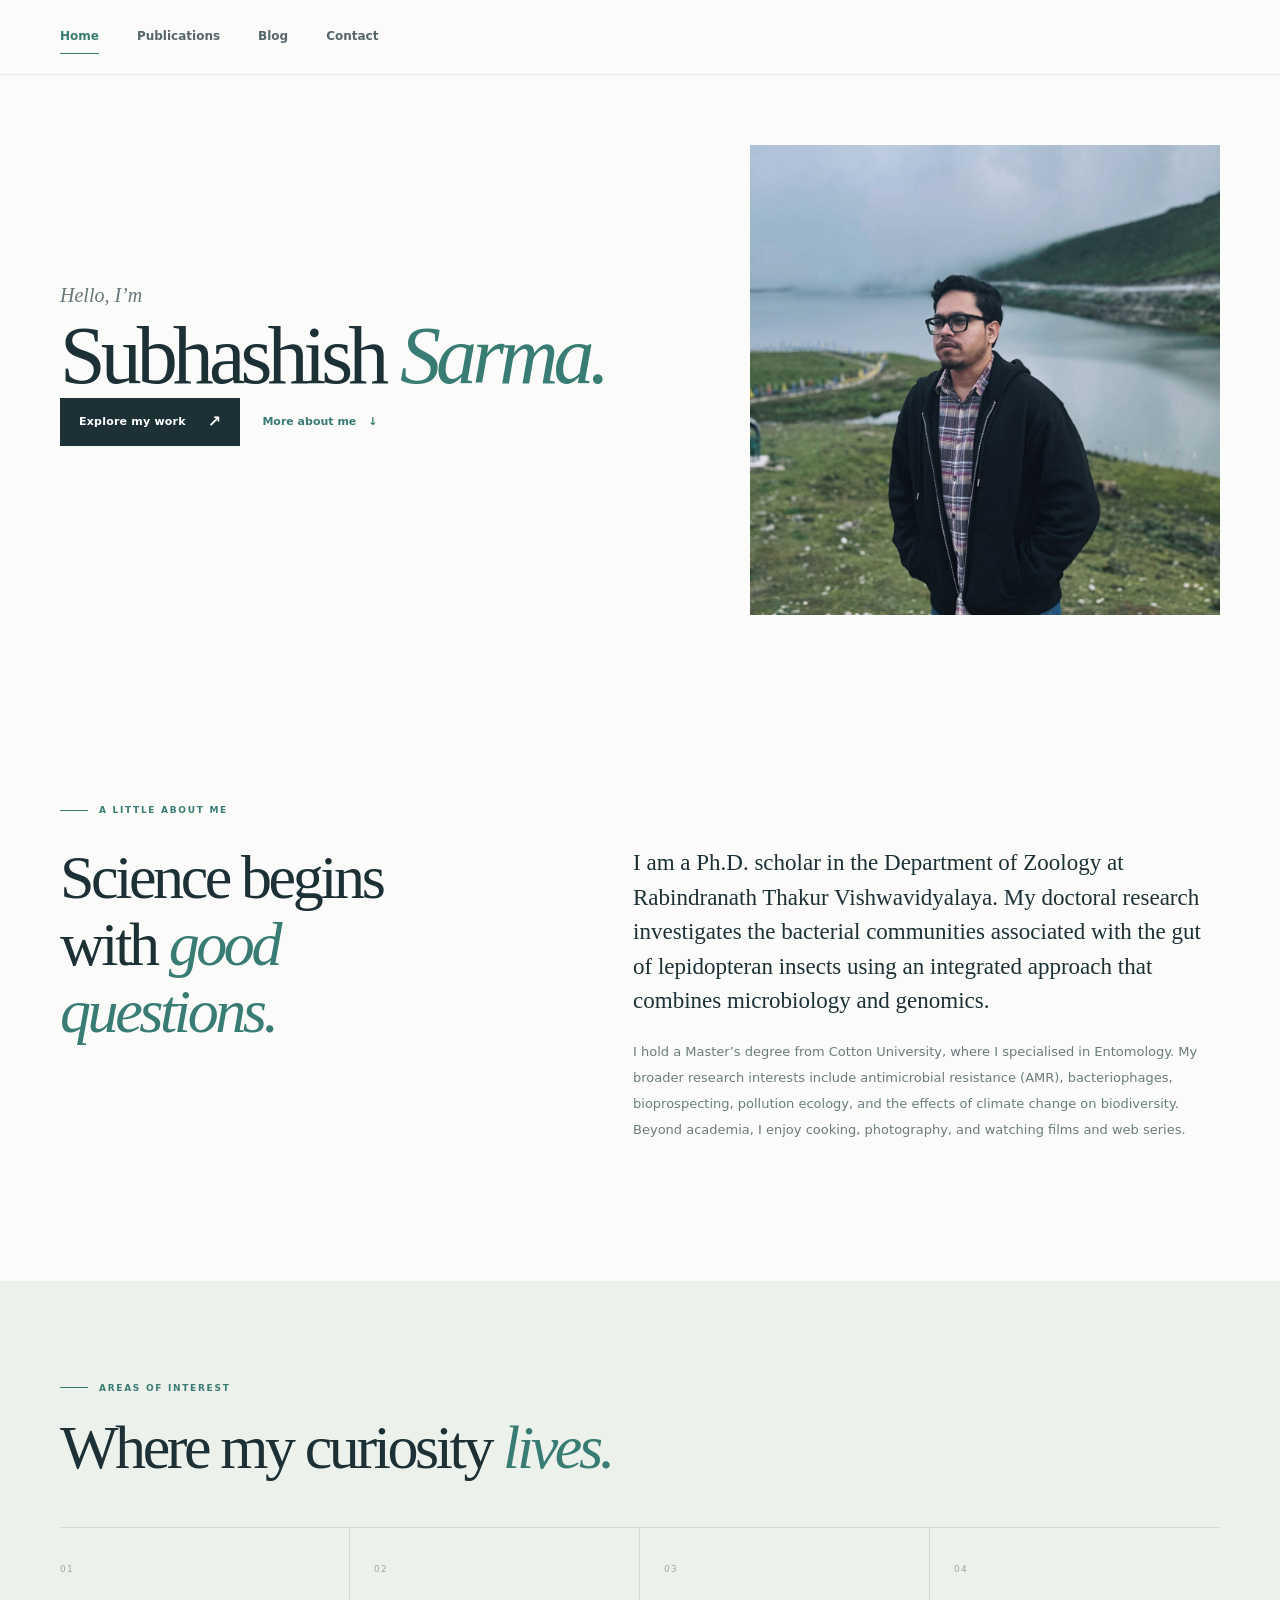
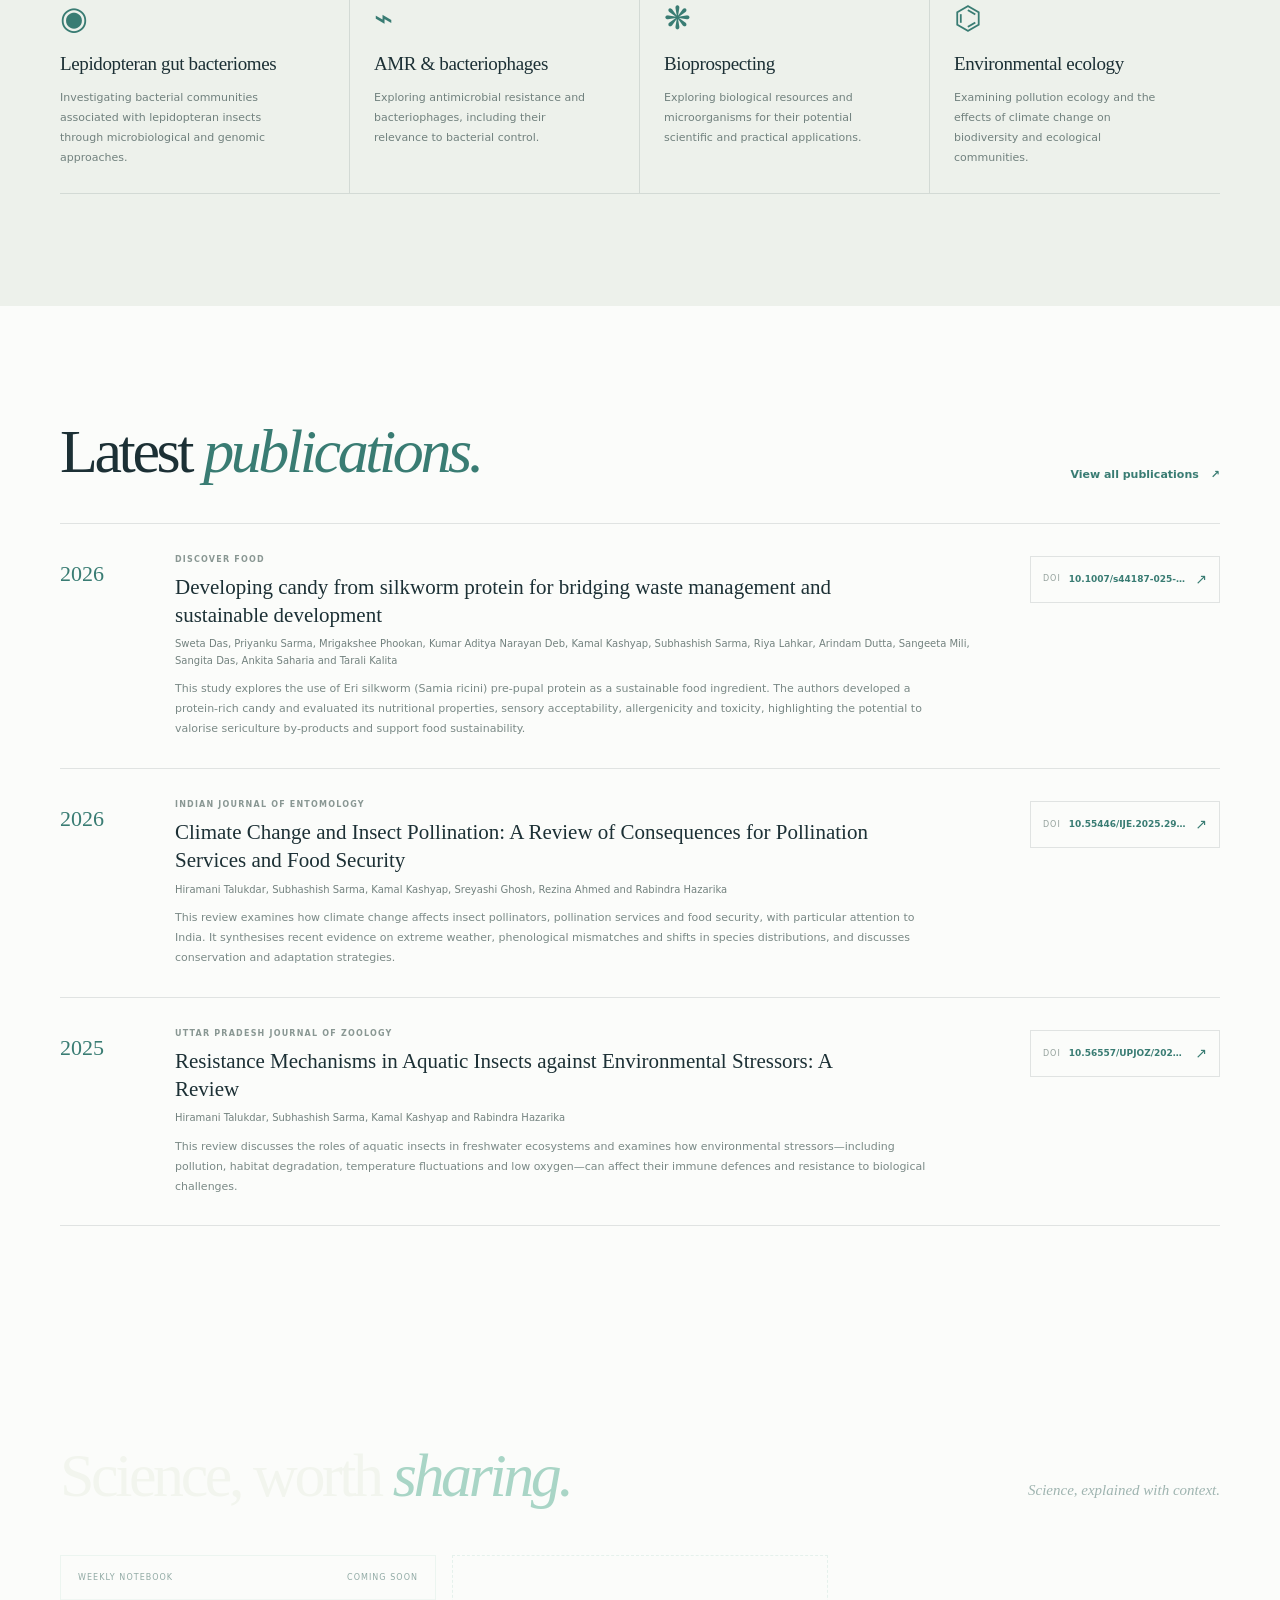
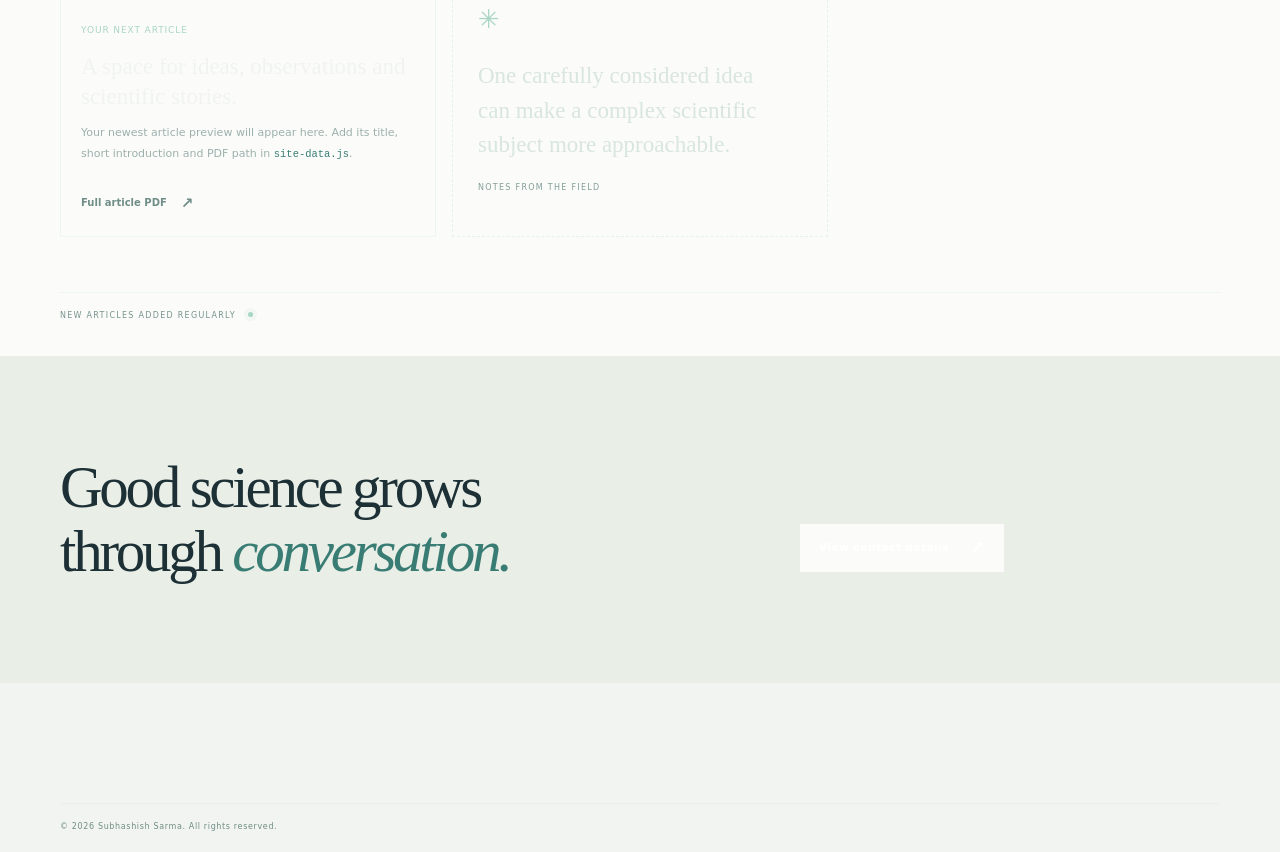
==== commit b763d069: "Change theme color in index.html" ====
--- a/index.html
+++ b/index.html
@@ -4,7 +4,7 @@
   <script src="bio-cursor.js" defer></script>
   <meta charset="utf-8">
   <meta name="viewport" content="width=device-width, initial-scale=1">
-  <meta name="theme-color" content="#102b35">
+  <meta name="theme-color" content="#fbfcfa">
   <meta name="description" content="Academic profile of Subhashish Sarma, Ph.D. scholar in Zoology at Rabindranath Thakur Vishwavidyalaya.">
   <title>Subhashish Sarma | Research & Scientific Writing</title>
   <link rel="stylesheet" href="styles.css">
--- a/styles.css
+++ b/styles.css
@@ -296,6 +296,7 @@
    ===================================================================== */
 .sr-only { position: absolute !important; width: 1px; height: 1px; padding: 0; margin: -1px; overflow: hidden; clip: rect(0, 0, 0, 0); white-space: nowrap; border: 0; }
 .publications-hero { position: relative; overflow: hidden; color: white; background: var(--night); isolation: isolate; }
+.publications-hero::before { position: absolute; z-index: -1; top: -300px; right: -150px; width: 760px; height: 760px; content: ''; border: 1px solid rgba(169, 213, 198, .13); border-radius: 50%; box-shadow: 0 0 0 70px rgba(169, 213, 198, .025), 0 0 0 140px rgba(169, 213, 198, .018); }
 .publications-hero-inner { position: relative; display: grid; grid-template-columns: 1fr .8fr; align-items: center; min-height: 410px; gap: 7%; padding-top: 52px; padding-bottom: 45px; }
 .publications-hero-copy { position: relative; z-index: 2; }
 .publications-hero-copy .eyebrow { margin-bottom: 24px; }
@@ -303,20 +304,13 @@
 .publications-hero h1 em { color: var(--mint); font-weight: 400; }
 .publications-hero-copy > p:not(.eyebrow) { max-width: 460px; margin: 22px 0 0; color: #a9bcbd; font-size: 13px; line-height: 1.9; }
 .publications-hero-meta { display: flex; align-items: center; gap: 10px; margin-top: 36px; color: #90aaa7; font-size: 10px; letter-spacing: .05em; }
-.publications-hero-art {
-    display: flex;
-    min-height: 290px;
-    align-items: center;
-    justify-content: center;
-}
-
-.publications-art-label {
-    color: #789391;
-    font-size: 8px;
-    letter-spacing: .16em;
-    text-align: center;
-    white-space: nowrap;
-}
+.publications-hero-art { position: relative; display: grid; min-height: 290px; place-items: center; }
+.publications-hero-art .orbit { position: absolute; width: 280px; height: 280px; border: 1px solid rgba(169, 213, 198, .16); border-radius: 50%; }
+.publications-hero-art .orbit-a { transform: rotate(28deg) scaleX(.68); }
+.publications-hero-art .orbit-b { width: 220px; height: 220px; border-style: dashed; transform: rotate(-35deg) scaleX(.72); }
+.helix-mark { position: relative; z-index: 1; width: 174px; height: 245px; color: var(--mint); opacity: .78; }
+.helix-mark svg { width: 100%; height: 100%; fill: none; stroke: currentColor; stroke-width: 1.15; stroke-linecap: round; }
+.art-label { position: absolute; bottom: 0; color: #789391; font-size: 7px; letter-spacing: .2em; }
 .publications-hero-bottom { display: flex; justify-content: space-between; padding: 15px 0 17px; border-top: 1px solid rgba(169, 213, 198, .17); color: #789391; font-size: 8px; letter-spacing: .16em; }
 .publications-content-section { padding: 100px 0 112px; background: var(--paper); }
 .publication-intro-row { display: grid; grid-template-columns: 1fr .72fr; align-items: end; gap: 12%; margin-bottom: 48px; }
@@ -386,8 +380,11 @@
 @media (max-width: 650px) {
   .publications-hero-inner { grid-template-columns: 1fr; min-height: auto; padding-top: 57px; padding-bottom: 26px; }
   .publications-hero h1 { font-size: clamp(54px, 15vw, 76px); }
-  .publications-hero-art { min-height: auto; justify-content: flex-start; padding-top: 22px; }
-  .publications-art-label { white-space: normal; }
+  .publications-hero-art { position: absolute; top: 14px; right: -50px; width: 190px; min-height: 220px; opacity: .25; }
+  .publications-hero-art .orbit { width: 200px; height: 200px; }
+  .publications-hero-art .orbit-b { width: 160px; height: 160px; }
+  .helix-mark { width: 120px; height: 170px; }
+  .art-label { display: none; }
   .publications-hero-copy > p:not(.eyebrow) { max-width: 310px; }
   .publications-hero-meta { margin-top: 27px; }
   .publications-hero-bottom { font-size: 7px; }
@@ -416,29 +413,22 @@
 
 
 /* BLOG ARCHIVE PAGE */
-/* Blog hero: heading on the left, text-only tagline on the right */
 .blog-hero { position: relative; overflow: hidden; color: white; background: var(--night); isolation: isolate; }
+.blog-hero::before { position: absolute; z-index: -1; top: -280px; right: -100px; width: 700px; height: 700px; content: ''; border: 1px solid rgba(169,213,198,.12); border-radius: 50%; box-shadow: 0 0 0 70px rgba(169,213,198,.025), 0 0 0 140px rgba(169,213,198,.018); }
 .blog-hero-inner { position: relative; display: grid; grid-template-columns: 1fr .8fr; align-items: center; min-height: 410px; gap: 7%; padding-top: 52px; padding-bottom: 45px; }
 .blog-hero-copy { position: relative; z-index: 2; }
 .blog-hero-copy .eyebrow { margin-bottom: 24px; }
 .blog-hero h1 { margin: 0; font-family: var(--serif); font-size: clamp(54px,7vw,82px); font-weight: 400; letter-spacing: -.065em; line-height: .98; }
 .blog-hero h1 em { color: var(--mint); font-weight: 400; }
 .blog-hero-copy > p:not(.eyebrow) { max-width: 470px; margin: 22px 0 0; color: #a9bcbd; font-size: 13px; line-height: 1.9; }
-.blog-hero-art {
-    display: flex;
-    min-height: 290px;
-    align-items: center;
-    justify-content: center;
-}
-
-.blog-art-label {
-    display: block;
-    color: #789391;
-    font-size: 8px;
-    letter-spacing: .16em;
-    text-align: center;
-    white-space: nowrap;
-}
+.blog-hero-art { position: relative; display: grid; min-height: 290px; place-items: center; }
+.blog-orbit { position: absolute; width: 245px; height: 245px; border: 1px dashed rgba(169,213,198,.35); border-radius: 50%; transform: rotate(-25deg) scaleX(.72); }
+.blog-cell { position: absolute; width: 80px; height: 80px; border: 1px solid rgba(169,213,198,.65); border-radius: 45% 55% 60% 40%; background: radial-gradient(circle at 35% 35%, rgba(169,213,198,.24), rgba(169,213,198,.025) 65%); box-shadow: inset 0 0 0 9px rgba(169,213,198,.035); }
+.blog-cell::after { position: absolute; top: 32%; left: 37%; width: 23px; height: 23px; content: ''; border: 1px solid rgba(169,213,198,.75); border-radius: 50%; }
+.cell-one { top: 45px; left: 28%; transform: rotate(25deg); }
+.cell-two { right: 17%; bottom: 52px; width: 65px; height: 65px; transform: rotate(-35deg); }
+.cell-three { bottom: 65px; left: 15%; width: 45px; height: 45px; transform: rotate(50deg); }
+.blog-art-label { position: absolute; bottom: 5px; color: #789391; font-size: 8px; letter-spacing: .16em; }
 .blog-archive-section { padding: 100px 0 112px; background: var(--paper); }
 .blog-intro-row { display: grid; grid-template-columns: 1fr .72fr; align-items: end; gap: 12%; margin-bottom: 48px; }
 .blog-intro-row .eyebrow { margin-bottom: 20px; }
@@ -506,32 +496,26 @@
 .pdf-missing code { color: var(--teal); }
 .article-detail .blog-empty-state { margin-top: 30px; }
 @media (max-width: 900px) { .blog-hero-inner { min-height: 360px; } .blog-archive-grid { grid-template-columns: repeat(2,minmax(0,1fr)); } .blog-note-inner { grid-template-columns: 35px 1fr; } .blog-note-inner > a { grid-column: 2; justify-self: start; } }
-@media (max-width: 650px) { .blog-hero-inner { grid-template-columns: 1fr; min-height: 430px; } .blog-hero-art { min-height: auto; justify-content: flex-start; padding: 0 0 28px; } .blog-hero-copy { padding: 40px 0; } .blog-intro-row { grid-template-columns: 1fr; gap: 20px; } .blog-controls { grid-template-columns: 1fr; } .blog-search-label { grid-column: auto; } .blog-archive-grid { grid-template-columns: 1fr; } .blog-card { min-height: 280px; } .blog-results-line { flex-direction: column; gap: 5px; } .blog-note-inner { grid-template-columns: 25px 1fr; gap: 13px; } .blog-note-inner h2 { font-size: 30px; } .article-detail-section { padding-top: 35px; } .article-back-link { margin-bottom: 28px; } .article-detail-actions { align-items: flex-start; flex-direction: column; gap: 15px; } .pdf-reader { height: 72vh; min-height: 470px; } .pdf-reader-heading { align-items: flex-start; flex-direction: column; gap: 6px; } .blog-empty-state { align-items: flex-start; gap: 13px; } }
+@media (max-width: 650px) { .blog-hero-inner { grid-template-columns: 1fr; min-height: 430px; } .blog-hero-art { position: absolute; right: -20px; bottom: 12px; width: 230px; min-height: 190px; opacity: .45; } .blog-hero-copy { padding: 40px 0; } .blog-intro-row { grid-template-columns: 1fr; gap: 20px; } .blog-controls { grid-template-columns: 1fr; } .blog-search-label { grid-column: auto; } .blog-archive-grid { grid-template-columns: 1fr; } .blog-card { min-height: 280px; } .blog-results-line { flex-direction: column; gap: 5px; } .blog-note-inner { grid-template-columns: 25px 1fr; gap: 13px; } .blog-note-inner h2 { font-size: 30px; } .article-detail-section { padding-top: 35px; } .article-back-link { margin-bottom: 28px; } .article-detail-actions { align-items: flex-start; flex-direction: column; gap: 15px; } .pdf-reader { height: 72vh; min-height: 470px; } .pdf-reader-heading { align-items: flex-start; flex-direction: column; gap: 6px; } .blog-empty-state { align-items: flex-start; gap: 13px; } }
 
 
 /* =====================================================================
    STAGE 4 — CONTACT PAGE
    ===================================================================== */
 .contact-hero { position: relative; overflow: hidden; color: white; background: var(--night); isolation: isolate; }
+.contact-hero::before { position: absolute; z-index: -1; top: -320px; right: -170px; width: 740px; height: 740px; content: ''; border: 1px solid rgba(169,213,198,.12); border-radius: 50%; box-shadow: 0 0 0 76px rgba(169,213,198,.025), 0 0 0 152px rgba(169,213,198,.018); }
 .contact-hero-inner { position: relative; display: grid; grid-template-columns: 1.1fr .9fr; align-items: center; gap: 8%; min-height: 410px; padding-top: 45px; padding-bottom: 36px; }
 .contact-hero-copy h1 { margin: 0; font-family: var(--serif); font-size: clamp(54px, 6.6vw, 82px); font-weight: 400; letter-spacing: -.06em; line-height: .98; }
 .contact-hero-copy h1 em { color: var(--mint); font-weight: 400; }
 .contact-hero-copy > p:not(.eyebrow) { max-width: 520px; margin: 22px 0 24px; color: #adbfbd; font-size: 13px; line-height: 1.9; }
 .contact-hero .publications-hero-meta { display: flex; align-items: center; gap: 11px; color: #9fb5b1; font-size: 10px; letter-spacing: .04em; }
-.contact-hero-art {
-    display: flex;
-    min-height: 290px;
-    align-items: center;
-    justify-content: center;
-}
-
-.contact-art-label {
-    color: #789391;
-    font-size: 8px;
-    letter-spacing: .16em;
-    text-align: center;
-    white-space: nowrap;
-}
+.contact-hero-art { position: relative; display: grid; min-height: 290px; place-items: center; }
+.contact-hero-art svg { position: relative; z-index: 1; width: min(240px, 78%); fill: none; stroke: rgba(169,213,198,.63); stroke-width: 1; }
+.contact-hero-art svg circle:nth-of-type(5) { fill: var(--mint); stroke: none; }
+.contact-orbit { position: absolute; width: 260px; height: 260px; border: 1px solid rgba(169,213,198,.14); border-radius: 50%; }
+.contact-orbit-one { width: 310px; height: 310px; }
+.contact-orbit-two { width: 210px; height: 210px; border-style: dashed; animation: slow-spin 48s linear infinite; }
+.contact-art-label { position: absolute; bottom: 9px; color: #7f9b98; font-size: 8px; letter-spacing: .2em; }
 .contact-content-section { padding: 100px 0 104px; }
 .contact-intro-row { display: grid; grid-template-columns: 1fr .65fr; align-items: end; gap: 12%; margin-bottom: 48px; }
 .contact-intro-row h2 { margin: 0; font-family: var(--serif); font-size: clamp(40px, 5vw, 61px); font-weight: 400; letter-spacing: -.055em; line-height: 1.06; }
@@ -565,9 +549,9 @@
 }
 @media (max-width: 650px) {
   .contact-hero-inner { grid-template-columns: 1fr; min-height: 480px; padding-top: 35px; }
-  .contact-hero-art { min-height: auto; justify-content: flex-start; padding-top: 20px; }
-  .contact-hero-copy { position: relative; z-index: 2; padding: 18px 0 10px; }
-  .contact-art-label { white-space: normal; }
+  .contact-hero-art { position: absolute; right: -25px; bottom: 12px; width: 230px; min-height: 180px; opacity: .46; }
+  .contact-hero-copy { position: relative; z-index: 2; padding: 18px 0 75px; }
+  .contact-art-label { display: none; }
   .contact-intro-row { grid-template-columns: 1fr; gap: 18px; }
   .contact-content-section { padding: 72px 0; }
   .contact-card-grid { grid-template-columns: 1fr; }
@@ -577,547 +561,262 @@
   .contact-note-inner > a { grid-column: 2; }
 }
 
+
 /* =====================================================================
-   SHARED INTERACTIONS — sticky navigation, scroll progress and transitions
+   MINIMALIST REFRESH — clean typography, plain navigation and an unframed portrait
    ===================================================================== */
-
-#scroll-progress {
+:root {
+  --ink: #1c3035;
+  --ink-soft: #43585d;
+  --teal: #397c73;
+  --mint: #a9d5c6;
+  --paper: #fbfcfa;
+  --white: #ffffff;
+  --sand: #f0f3ef;
+  --muted: #68777b;
+  --line: rgba(28, 48, 53, .12);
+  --night: #fbfcfa;
+  --night-2: #f3f6f2;
+}
+
+body { background: var(--paper); color: var(--ink); }
+.topline { display: none !important; }
+.site-header {
+  background: rgba(251, 252, 250, .96);
+  border-bottom: 1px solid rgba(28, 48, 53, .08);
+  box-shadow: none;
+  backdrop-filter: blur(10px);
+}
+.site-header.scrolled { border-color: var(--line); box-shadow: 0 4px 18px rgba(28, 48, 53, .035); }
+.nav-wrap { min-height: 74px; }
+.brand { min-width: 0; gap: 0; }
+.brand-mark, .brand-text small { display: none !important; }
+.brand-text strong {
+  color: var(--ink);
+  font-family: var(--sans);
+  font-size: 16px;
+  font-weight: 650;
+  letter-spacing: -.035em;
+}
+.primary-nav { gap: clamp(22px, 3vw, 38px); }
+.nav-link { color: #56676b; font-size: 12px; }
+.nav-link:hover, .nav-link.active { color: var(--teal); }
+.menu-toggle { border-color: var(--line); }
+
+/* Homepage hero: remove the label, orbital shapes and dark decorative field. */
+.hero-section {
+  min-height: 0;
+  padding: 70px 0 76px;
+  color: var(--ink);
+  background: var(--paper);
+  isolation: auto;
+  overflow: visible;
+}
+.hero-section::before, .hero-section::after, .hero-orbit,
+.hero-copy > .eyebrow, .hero-bottom { display: none !important; }
+.hero-grid {
+  grid-template-columns: minmax(0, 1.1fr) minmax(300px, .9fr);
+  align-items: center;
+  gap: clamp(32px, 7vw, 90px);
+}
+.hero-copy { padding: 14px 0; }
+.hero-intro { margin: 0 0 2px; color: var(--muted); font-size: 20px; }
+.hero-copy h1 {
+  color: var(--ink);
+  font-size: clamp(52px, 6.5vw, 82px);
+  letter-spacing: -.06em;
+  line-height: 1.02;
+}
+.hero-copy h1 em { color: var(--teal); }
+.hero-role { margin: 19px 0 12px; color: var(--teal); font-size: 14px; font-weight: 600; }
+.hero-description { max-width: 520px; color: #5d6c70; font-size: 14px; line-height: 1.85; }
+.hero-actions { gap: 22px; }
+.button-primary { color: #fff; background: var(--ink); }
+.button-primary:hover { color: #fff; background: var(--teal); }
+.text-link { color: var(--teal); }
+.text-link:hover { color: var(--ink); }
+.hero-meta { margin-top: 35px; color: #738084; font-size: 10px; line-height: 1.7; }
+.status-dot { display: none !important; }
+
+/* The uploaded portrait already has a transparent circular silhouette.
+   Display it as-is: no card, border, cropping mask, shadow or floating elements. */
+.hero-visual {
+  width: min(100%, 470px);
+  justify-self: end;
+  display: flex;
+  align-items: center;
+  justify-content: center;
+  margin: 0;
+  padding: 0;
+}
+.portrait-frame {
+  width: 100%;
+  padding: 0 !important;
+  border: 0 !important;
+  outline: 0 !important;
+  background: transparent !important;
+  box-shadow: none !important;
+  transform: none !important;
+}
+.portrait-topline, .portrait-caption, .portrait-corner,
+.science-stamp, .floating-note { display: none !important; }
+.portrait-image-wrap {
+  display: flex;
+  width: 100%;
+  height: auto !important;
+  min-height: 0;
+  align-items: center;
+  justify-content: center;
+  overflow: visible !important;
+  border: 0 !important;
+  outline: 0 !important;
+  border-radius: 0 !important;
+  background: transparent !important;
+  box-shadow: none !important;
+}
+.portrait-image-wrap::before, .portrait-image-wrap::after { display: none !important; content: none !important; }
+#profile-photo {
+  display: block;
+  width: 100%;
+  max-width: 470px;
+  height: auto !important;
+  max-height: 520px;
+  object-fit: contain !important;
+  object-position: center !important;
+  border: 0 !important;
+  outline: 0 !important;
+  border-radius: 0 !important;
+  box-shadow: none !important;
+  background: transparent !important;
+}
+#profile-photo[hidden] { display: none !important; }
+.portrait-fallback {
+  width: min(100%, 420px);
+  aspect-ratio: 1 / 1;
+  height: auto;
+  color: var(--ink);
+  border: 0;
+  background: #f0f3ef;
+}
+.fallback-monogram { border-color: rgba(28,48,53,.25); }
+.fallback-caption { display: none; }
+
+/* Remove decorative illustrations and index strips from the other page heroes too. */
+.publications-hero, .blog-hero, .contact-hero {
+  color: var(--ink);
+  background: var(--paper);
+  isolation: auto;
+}
+.publications-hero::before, .blog-hero::before, .contact-hero::before { display: none !important; content: none !important; }
+.publications-hero-art, .blog-hero-art, .contact-hero-art,
+.publications-hero-bottom { display: none !important; }
+.publications-hero-inner, .blog-hero-inner, .contact-hero-inner {
+  display: block;
+  min-height: 0;
+  padding-top: 60px;
+  padding-bottom: 64px;
+}
+.publications-hero h1, .blog-hero h1, .contact-hero-copy h1 { color: var(--ink); }
+.publications-hero h1 em, .blog-hero h1 em, .contact-hero-copy h1 em { color: var(--teal); }
+.publications-hero-copy > p:not(.eyebrow), .blog-hero-copy > p:not(.eyebrow),
+.contact-hero-copy > p:not(.eyebrow) { color: #647277; }
+.publications-hero-meta, .contact-hero .publications-hero-meta { color: #738084; }
+.light-eyebrow { color: var(--teal) !important; }
+.light-eyebrow .eyebrow-line { background: currentColor; }
+
+/* Reduce visual weight in repeated page furniture. */
+.footer-brand .brand-mark, .footer-brand .brand-text small { display: none !important; }
+.footer-bottom > span:last-child { display: none !important; }
+.site-footer { background: #f1f4f0; }
+.footer-main { border-bottom-color: var(--line); }
+
+/* Responsive portrait and navigation after removing the top strapline. */
+@media (max-width: 900px) {
+  .hero-grid { grid-template-columns: minmax(0, 1fr) minmax(260px, .85fr); gap: 28px; }
+  .hero-visual { width: 100%; padding: 0; }
+  #profile-photo { max-height: 420px; }
+}
+@media (max-width: 650px) {
+  .nav-wrap { min-height: 68px; }
+  .primary-nav { top: 68px; }
+  .hero-section { padding: 48px 0 56px; }
+  .hero-grid { grid-template-columns: 1fr; gap: 28px; }
+  .hero-copy { padding: 0; }
+  .hero-copy h1 { font-size: clamp(48px, 13vw, 68px); }
+  .hero-description { font-size: 13px; }
+  .hero-meta { margin-top: 24px; }
+  .hero-visual { width: min(100%, 390px); justify-self: center; margin: 0 auto; }
+  #profile-photo { max-height: none; }
+  .publications-hero-inner, .blog-hero-inner, .contact-hero-inner { padding-top: 46px; padding-bottom: 48px; }
+}
+
+
+/* Lightweight custom cursor */
+@media (hover: hover) and (pointer: fine) {
+  body.has-bio-cursor,
+  body.has-bio-cursor a,
+  body.has-bio-cursor button,
+  body.has-bio-cursor input,
+  body.has-bio-cursor select,
+  body.has-bio-cursor textarea {
+    cursor: none !important;
+  }
+
+  .bio-cursor {
     position: fixed;
+    z-index: 99999;
     top: 0;
     left: 0;
-    width: 0;
-    height: 3px;
-    background: var(--teal);
-    z-index: 2000;
-}
-
-.site-header {
-    position: sticky;
-    top: 0;
-    z-index: 1500;
-    width: 100%;
-    background: rgba(247, 248, 244, .96);
-    backdrop-filter: blur(10px);
-    -webkit-backdrop-filter: blur(10px);
-}
-
-.site-header.scrolled {
-    border-color: var(--line);
-    box-shadow: 0 3px 15px rgba(16, 43, 53, .08);
-}
-
-/* Smooth transitions between pages in supported browsers */
-@view-transition {
-    navigation: auto;
-}
-
-::view-transition-old(root) {
-    animation: page-out 180ms ease-out both;
-}
-
-::view-transition-new(root) {
-    animation: page-in 300ms ease-in both;
-}
-
-@keyframes page-out {
-    to {
-        opacity: 0;
-        transform: translateY(-6px);
-    }
-}
-
-@keyframes page-in {
-    from {
-        opacity: 0;
-        transform: translateY(8px);
-    }
-    to {
-        opacity: 1;
-        transform: translateY(0);
-    }
-}
-
-@media (prefers-reduced-motion: reduce) {
-    ::view-transition-old(root),
-    ::view-transition-new(root) {
-        animation: none;
-    }
-}
-
-
-/* TEXT-ONLY HERO TAGLINES — Publications and Contact */
-.publications-hero-inner,
-.contact-hero-inner {
-    grid-template-columns: 1fr .8fr;
-    align-items: center;
-}
-
-.publications-art-label,
-.contact-art-label {
-    display: block;
-}
-
-@media (max-width: 650px) {
-    .publications-hero-inner,
-    .contact-hero-inner {
-        grid-template-columns: 1fr;
-        gap: 12px;
-    }
-
-    .publications-hero-art,
-    .contact-hero-art {
-        justify-content: flex-start;
-        min-height: auto;
-    }
-}
-
-
-
-/* =====================================================================
-   FULL WEBSITE DARK THEME — deep teal, charcoal and soft mint
-   Appended overrides: preserves the existing layout and interactions.
-   ===================================================================== */
-
-:root {
-  color-scheme: dark;
-  --ink: #e5efeb;
-  --ink-soft: #c0d0ca;
-  --teal: #70d3b5;
-  --mint: #9be3c9;
-  --paper: #09191e;
-  --white: #10252b;
-  --sand: #183239;
-  --muted: #9aafaa;
-  --line: rgba(173, 211, 199, .16);
-  --night: #061419;
-  --night-2: #0d252b;
-}
-
-html,
-body {
-  color: var(--ink);
-  background: var(--paper);
-}
-
-body {
-  background:
-    radial-gradient(ellipse at 80% 0%, rgba(48, 123, 105, .09), transparent 34%),
-    var(--paper);
-}
-
-/* Navigation */
-.site-header {
-  color: var(--ink);
-  background: rgba(7, 24, 29, .94);
-  border-bottom-color: rgba(173, 211, 199, .10);
-}
-
-.site-header.scrolled {
-  background: rgba(7, 24, 29, .97);
-  box-shadow: 0 8px 30px rgba(0, 0, 0, .25);
-}
-
-.brand-text strong { color: #edf7f2; }
-.brand-text small,
-.nav-link { color: #a9bfba; }
-.nav-link:hover,
-.nav-link.active { color: var(--mint); }
-.nav-link::after { background: var(--mint); }
-.brand-mark { color: var(--mint); border-color: rgba(155, 227, 201, .38); }
-.menu-toggle span { background: var(--ink); }
-
-/* Main page sections */
-.about-section,
-.publications-section,
-.blog-archive-section,
-.article-detail-section,
-.publications-content-section,
-.contact-content-section {
-  color: var(--ink);
-  background: #09191e;
-}
-
-.research-section,
-.contact-preview,
-.publication-note-section,
-.blog-note-section,
-.contact-note-section {
-  color: var(--ink);
-  background: #10262c;
-}
-
-.section-heading h2,
-.section-topline h2,
-.contact-preview h2,
-.publication-intro-row h2,
-.blog-intro-row h2,
-.contact-intro-row h2,
-.article-heading-block h1,
-.publication-archive h2,
-.contact-detail-card h2,
-.blog-card h2 {
-  color: #e7f1ec;
-}
-
-.section-heading h2 em,
-.section-topline h2 em,
-.contact-preview h2 em,
-.publication-intro-row h2 em,
-.blog-intro-row h2 em,
-.contact-intro-row h2 em {
-  color: var(--mint);
-}
-
-.large-copy { color: #dce9e3; }
-.about-content > p:not(.large-copy),
-.section-aside,
-.interest-card p,
-.publication-intro-note,
-.blog-intro-note,
-.contact-intro-note,
-.publication-note-inner > div > p:last-child,
-.blog-note-inner p:not(.eyebrow),
-.contact-note-inner > div > p:last-child {
-  color: #a6bbb4;
-}
-
-.section-index,
-.interest-icon,
-.publication-year,
-.empty-symbol,
-.note-symbol,
-.contact-icon,
-.empty-state-mark {
-  color: var(--mint);
-}
-
-.section-index span,
-.interest-number,
-.publication-journal,
-.publication-authors,
-.publication-abstract,
-.archive-authors,
-.archive-abstract,
-.archive-note,
-.section-footnote,
-.empty-label,
-.publication-empty-state p,
-.publication-no-results p,
-.blog-empty-state p,
-.blog-no-results p,
-.blog-results-line,
-.article-detail-date,
-.article-detail-excerpt {
-  color: #9db2ab;
-}
-
-/* Cards and archive items */
-.interest-card,
-.publication-item,
-.publication-card,
-.archive-item,
-.contact-detail-card,
-.blog-card,
-.publication-empty-state,
-.blog-empty-state,
-.publication-no-results,
-.blog-no-results,
-.empty-state,
-.article-card {
-  color: var(--ink);
-  border-color: rgba(173, 211, 199, .17);
-  background: #10252b;
-}
-
-.interest-card:hover,
-.publication-item:hover,
-.archive-item:hover,
-.contact-detail-card:hover,
-.blog-card:hover {
-  border-color: rgba(112, 211, 181, .55);
-  background: #142e34;
-  box-shadow: 0 18px 45px rgba(0, 0, 0, .22);
-}
-
-.doi-link {
-  color: var(--mint);
-  border-color: rgba(173, 211, 199, .2);
-  background: rgba(255, 255, 255, .015);
-}
-.doi-link:hover {
-  border-color: var(--mint);
-  background: rgba(112, 211, 181, .09);
-}
-.doi-link span { color: #91aaa2; }
-
-.empty-state code,
-.article-card code,
-.publication-empty-state code,
-.blog-empty-state code,
-.publication-no-results code {
-  color: var(--mint);
-}
-
-/* Search, filters and form controls */
-.publication-controls,
-.blog-controls {
-  color: var(--ink);
-  border-color: var(--line);
-  background: #10252b;
-}
-
-.publication-search-label,
-.blog-search-label { color: #a9beb7; }
-
-.publication-search-wrap,
-.blog-search-wrap {
-  border-color: rgba(173, 211, 199, .2);
-  background: #081a1f;
-}
-
-.publication-search-wrap input,
-.blog-search-wrap input {
-  color: #e5efeb;
-  background: transparent;
-}
-
-.publication-search-wrap input::placeholder,
-.blog-search-wrap input::placeholder {
-  color: #78918a;
-}
-
-.publication-controls select,
-.blog-controls select {
-  color: #dce9e3;
-  border-color: rgba(173, 211, 199, .2);
-  background-color: #081a1f;
-}
-
-.publication-controls select option,
-.blog-controls select option {
-  color: #e5efeb;
-  background: #10252b;
-}
-
-.filter-reset,
-.publication-controls button {
-  color: var(--mint);
-}
-
-/* Blog cards and article reader */
-.blog-card {
-  color: var(--ink);
-  background: #10252b;
-}
-.blog-card-top { color: #9bb2aa; border-color: var(--line); }
-.blog-card-date,
-.blog-card-link,
-.article-back-link { color: var(--mint); }
-.blog-card-excerpt { color: #a6bbb4; }
-
-.pdf-reader-wrap {
-  border-color: var(--line);
-  background: #10252b;
-}
-.pdf-reader-heading {
-  color: #a9beb7;
-  background: #142e34;
-}
-.pdf-reader-heading a,
-.pdf-reader-fallback a { color: var(--mint); }
-.pdf-reader { background: #172c32; }
-.pdf-reader-fallback,
-.pdf-missing p { color: #a6bbb4; }
-.pdf-missing {
-  color: var(--ink);
-  border-color: rgba(112, 211, 181, .35);
-  background: #10252b;
-}
-.pdf-missing code { color: var(--mint); }
-
-/* Contact page */
-.contact-detail-card {
-  background: #10252b;
-}
-.contact-card-index { color: #91aaa2; }
-.contact-detail-card h2 { color: #e8f2ed; }
-.contact-detail-card > p { color: #a6bbb4; }
-.contact-address { color: #d2e1da; }
-.contact-value { color: var(--mint); }
-.contact-icon {
-  color: var(--mint);
-  border-color: rgba(112, 211, 181, .3);
-}
-.contact-action-button {
-  color: #dce9e3;
-  border-color: rgba(173, 211, 199, .22);
-  background: rgba(255, 255, 255, .015);
-}
-.contact-action-button:hover {
-  color: var(--mint);
-  border-color: var(--mint);
-  background: rgba(112, 211, 181, .07);
-}
-.primary-contact-action {
-  color: #07191d;
-  border-color: var(--mint);
-  background: var(--mint);
-}
-.primary-contact-action:hover {
-  color: #07191d;
-  border-color: #b4f0d9;
-  background: #b4f0d9;
-}
-.contact-copy-status { color: var(--mint); }
-
-/* Links, buttons and footer */
-.dark-link,
-.publication-note-inner .text-link,
-.blog-note-inner .text-link,
-.contact-note-inner .text-link {
-  color: var(--mint);
-}
-
-.filter-reset:hover,
-a:hover { text-decoration-color: rgba(155, 227, 201, .55); }
-
-.site-footer {
-  color: #a5bbb3;
-  background: #061419;
-  border-top: 1px solid rgba(173, 211, 199, .12);
-}
-
-.footer-bottom { color: #91aaa2; }
-.skip-link { color: #061419; background: var(--mint); }
-
-/* Mobile navigation in dark mode */
-@media (max-width: 760px) {
-  .primary-nav {
-    color: var(--ink);
-    background: #0b2026;
-    border-color: rgba(173, 211, 199, .15);
-    box-shadow: 0 18px 35px rgba(0, 0, 0, .35);
+    width: 22px;
+    height: 22px;
+    border: 1.5px solid rgba(45, 130, 121, .9);
+    border-radius: 50%;
+    background: rgba(169, 213, 198, .16);
+    box-shadow: 0 0 0 4px rgba(45, 130, 121, .07);
+    opacity: 0;
+    pointer-events: none;
+    will-change: transform, opacity;
+    transition: opacity .12s ease, width .12s ease, height .12s ease,
+                background-color .12s ease, border-color .12s ease;
   }
 
-  .primary-nav .nav-link { color: #c1d2cb; }
-  .primary-nav .nav-link.active,
-  .primary-nav .nav-link:hover { color: var(--mint); }
-}
-
-/* Keep biological cursor visible above the dark theme */
-.bio-cursor {
-  border-color: #55efc0;
-  background: rgba(56, 214, 173, .2);
-  box-shadow: 0 0 10px #38d6ad, 0 0 26px rgba(56, 214, 173, .65);
-}
-
-/* ==========================================
-   STABLE BIOLOGICAL CURSOR
-========================================== */
-
-@media (hover: hover) and (pointer: fine) {
-
-  html.bio-cursor-enabled,
-  html.bio-cursor-enabled body,
-  html.bio-cursor-enabled body * {
-    cursor: none !important;
-  }
-
-  .bio-cursor {
-    position: fixed !important;
-    left: -100px;
-    top: -100px;
-    width: 42px;
-    height: 42px;
-    border: 2px solid #55efc0;
-    border-radius: 50%;
-    background: rgba(56, 214, 173, .20);
-    box-shadow:
-      0 0 10px #38d6ad,
-      0 0 26px rgba(56, 214, 173, .65);
-    pointer-events: none !important;
-    z-index: 2147483647 !important;
-    transform: translate(-50%, -50%);
-    opacity: 0;
-    visibility: hidden;
-    transition:
-      width .2s ease,
-      height .2s ease,
-      opacity .15s ease,
-      visibility .15s ease;
-  }
-
-  .bio-cursor.visible {
-    opacity: 1;
-    visibility: visible;
-  }
-
-  .bio-cursor::before {
-    content: "";
+  .bio-cursor::after {
     position: absolute;
-    width: 12px;
-    height: 12px;
     top: 50%;
     left: 50%;
+    width: 4px;
+    height: 4px;
+    border-radius: 50%;
+    background: #2d8279;
+    content: "";
     transform: translate(-50%, -50%);
-    border-radius: 50%;
-    background: #c2ffec;
-    box-shadow: 0 0 12px #38d6ad;
   }
 
-  .bio-cursor::after {
-    content: "";
-    position: absolute;
-    width: 7px;
-    height: 7px;
-    top: 4px;
-    right: 4px;
-    border-radius: 50%;
-    background: white;
-    box-shadow: 0 0 8px white;
+  .bio-cursor.is-visible { opacity: 1; }
+  .bio-cursor.is-hovering {
+    width: 34px;
+    height: 34px;
+    border-color: rgba(45, 130, 121, .75);
+    background: rgba(169, 213, 198, .24);
   }
-
-  .bio-cursor.is-hovering {
-    width: 56px;
-    height: 56px;
-    background: rgba(56, 214, 173, .28);
+  .bio-cursor.is-pressed {
+    width: 17px;
+    height: 17px;
+    background: rgba(45, 130, 121, .28);
   }
-
-  .bio-cursor.is-clicking {
-    width: 25px;
-    height: 25px;
-  }
-
-  .bio-cursor-particle {
-    position: fixed;
-    width: 7px;
-    height: 7px;
-    border-radius: 50%;
-    background: #72f5c9;
-    box-shadow: 0 0 8px #38d6ad;
-    pointer-events: none !important;
-    z-index: 2147483646 !important;
-    opacity: 0;
-    transition: opacity .15s ease;
-  }
-
-  .bio-cursor-ripple {
-    position: fixed;
-    width: 12px;
-    height: 12px;
-    border: 2px solid #38d6ad;
-    border-radius: 50%;
-    pointer-events: none !important;
-    z-index: 2147483645 !important;
-    transform: translate(-50%, -50%);
-    animation: bioRipple .65s ease-out forwards;
-  }
-
-  @keyframes bioRipple {
-    to {
-      width: 75px;
-      height: 75px;
-      opacity: 0;
-    }
-  }
-}
+}
+
+/* The embedded PDF has its own browsing context and keeps its native cursor. */
+.pdf-reader { cursor: auto; }
+/* Avoid custom cursor conflicts inside PDF viewer */
+html.bio-over-pdf .bio-cursor,
+html.bio-over-pdf .bio-cursor-particle {
+  opacity: 0 !important;
+  visibility: hidden !important;
+}
+
+html.bio-over-pdf,
+html.bio-over-pdf body,
+html.bio-over-pdf body * {
+  cursor: auto !important;
+}
